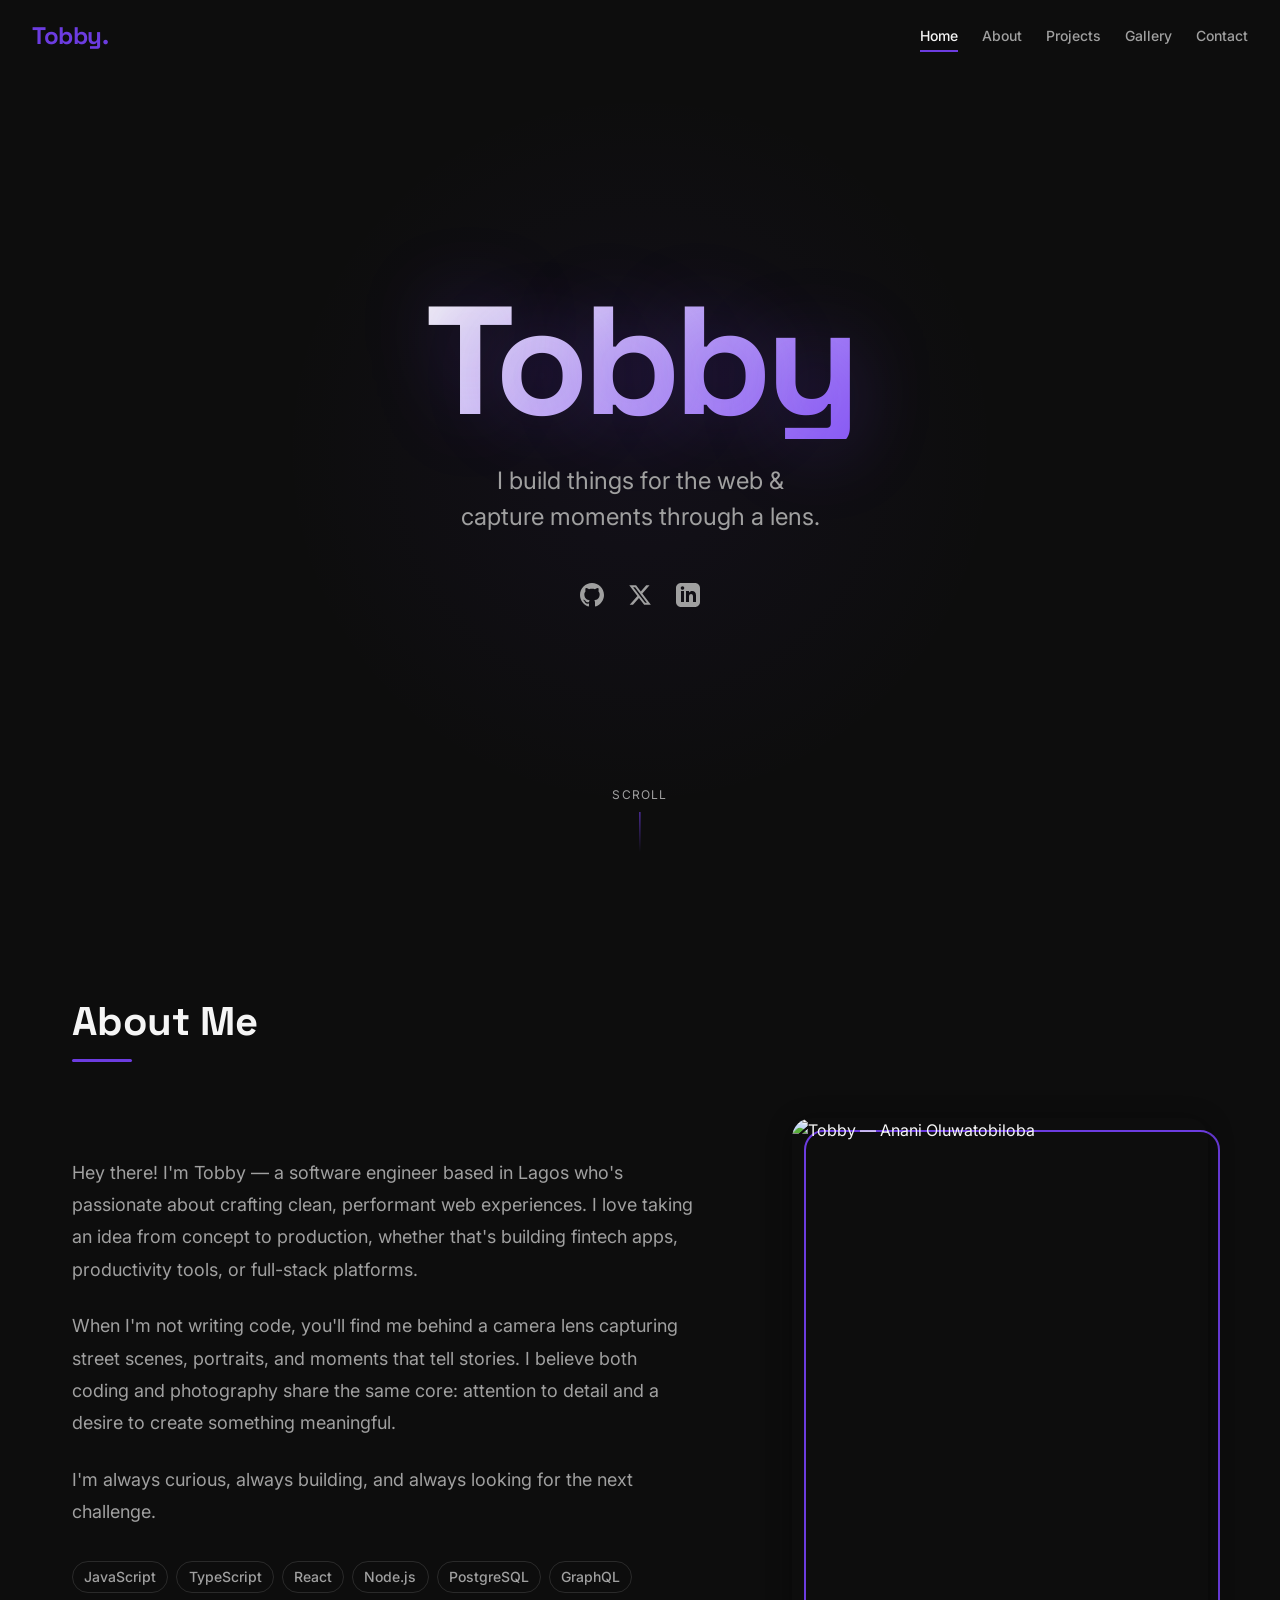
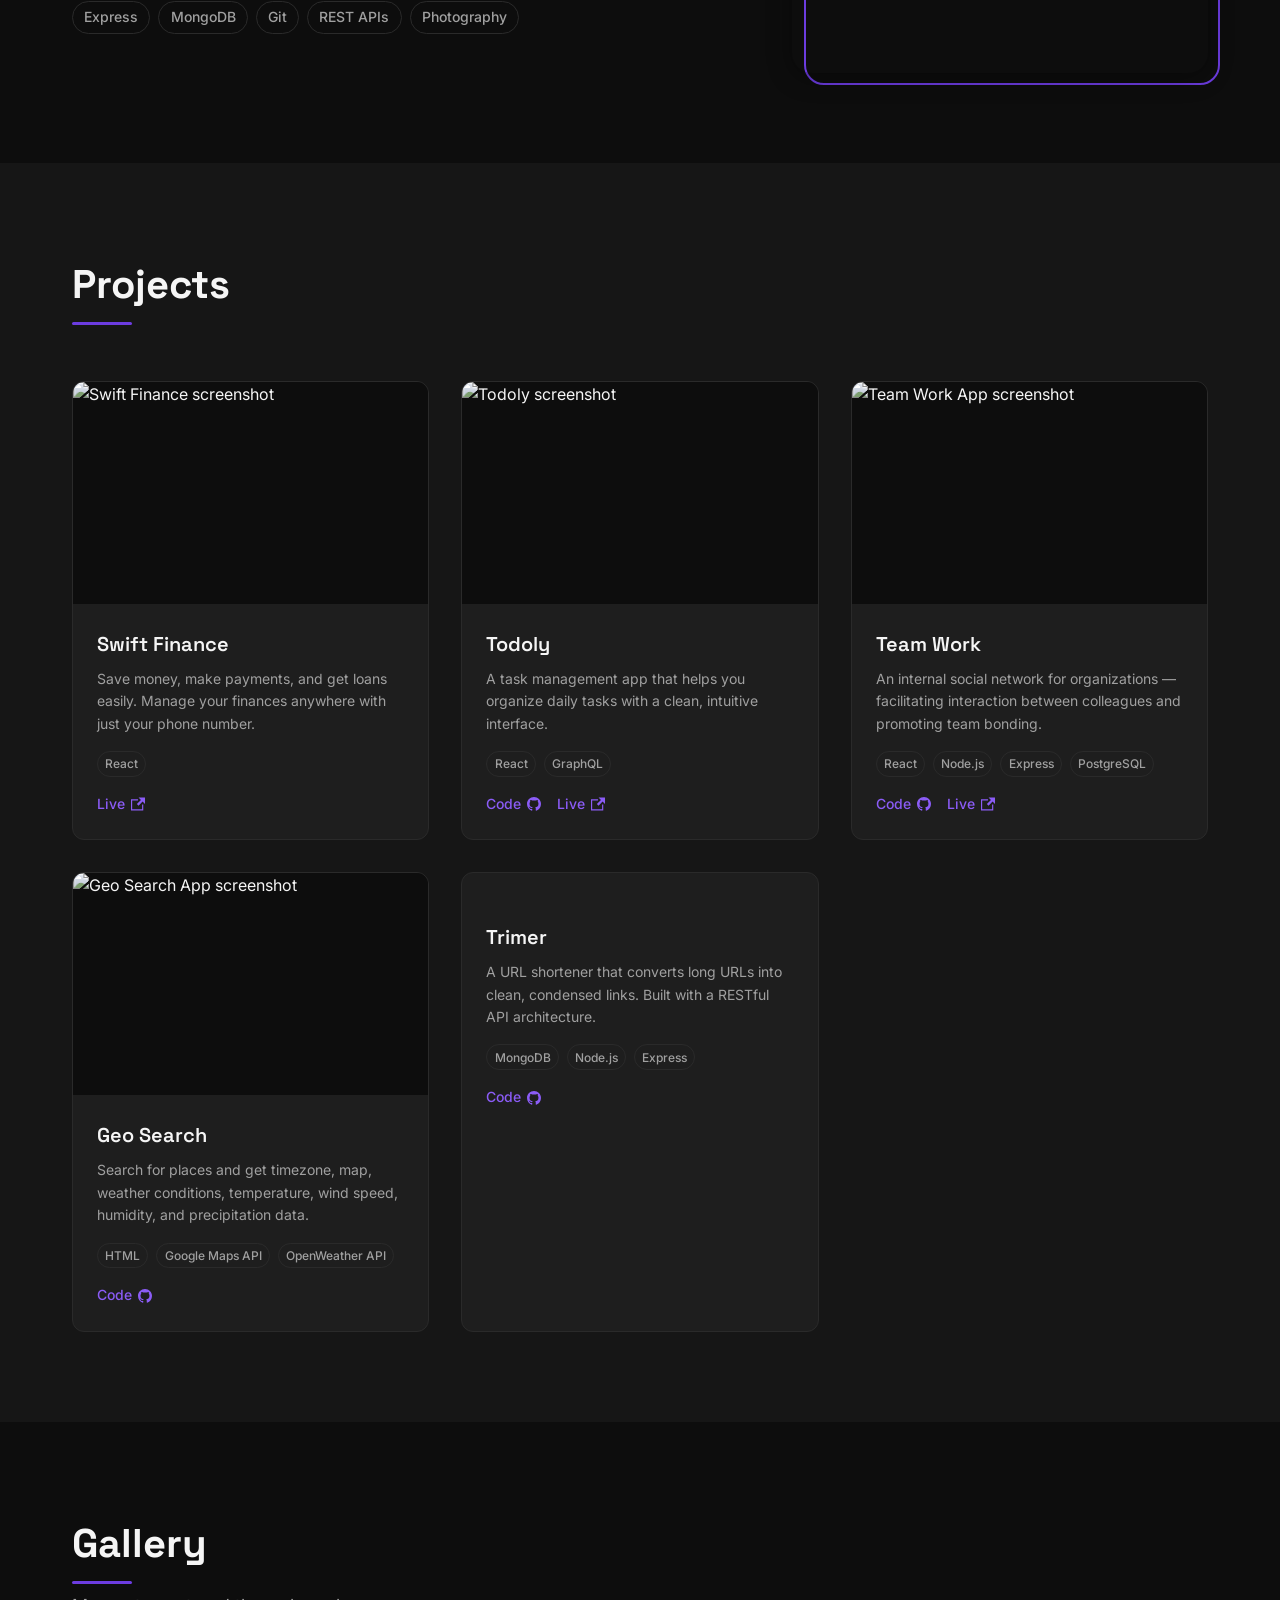
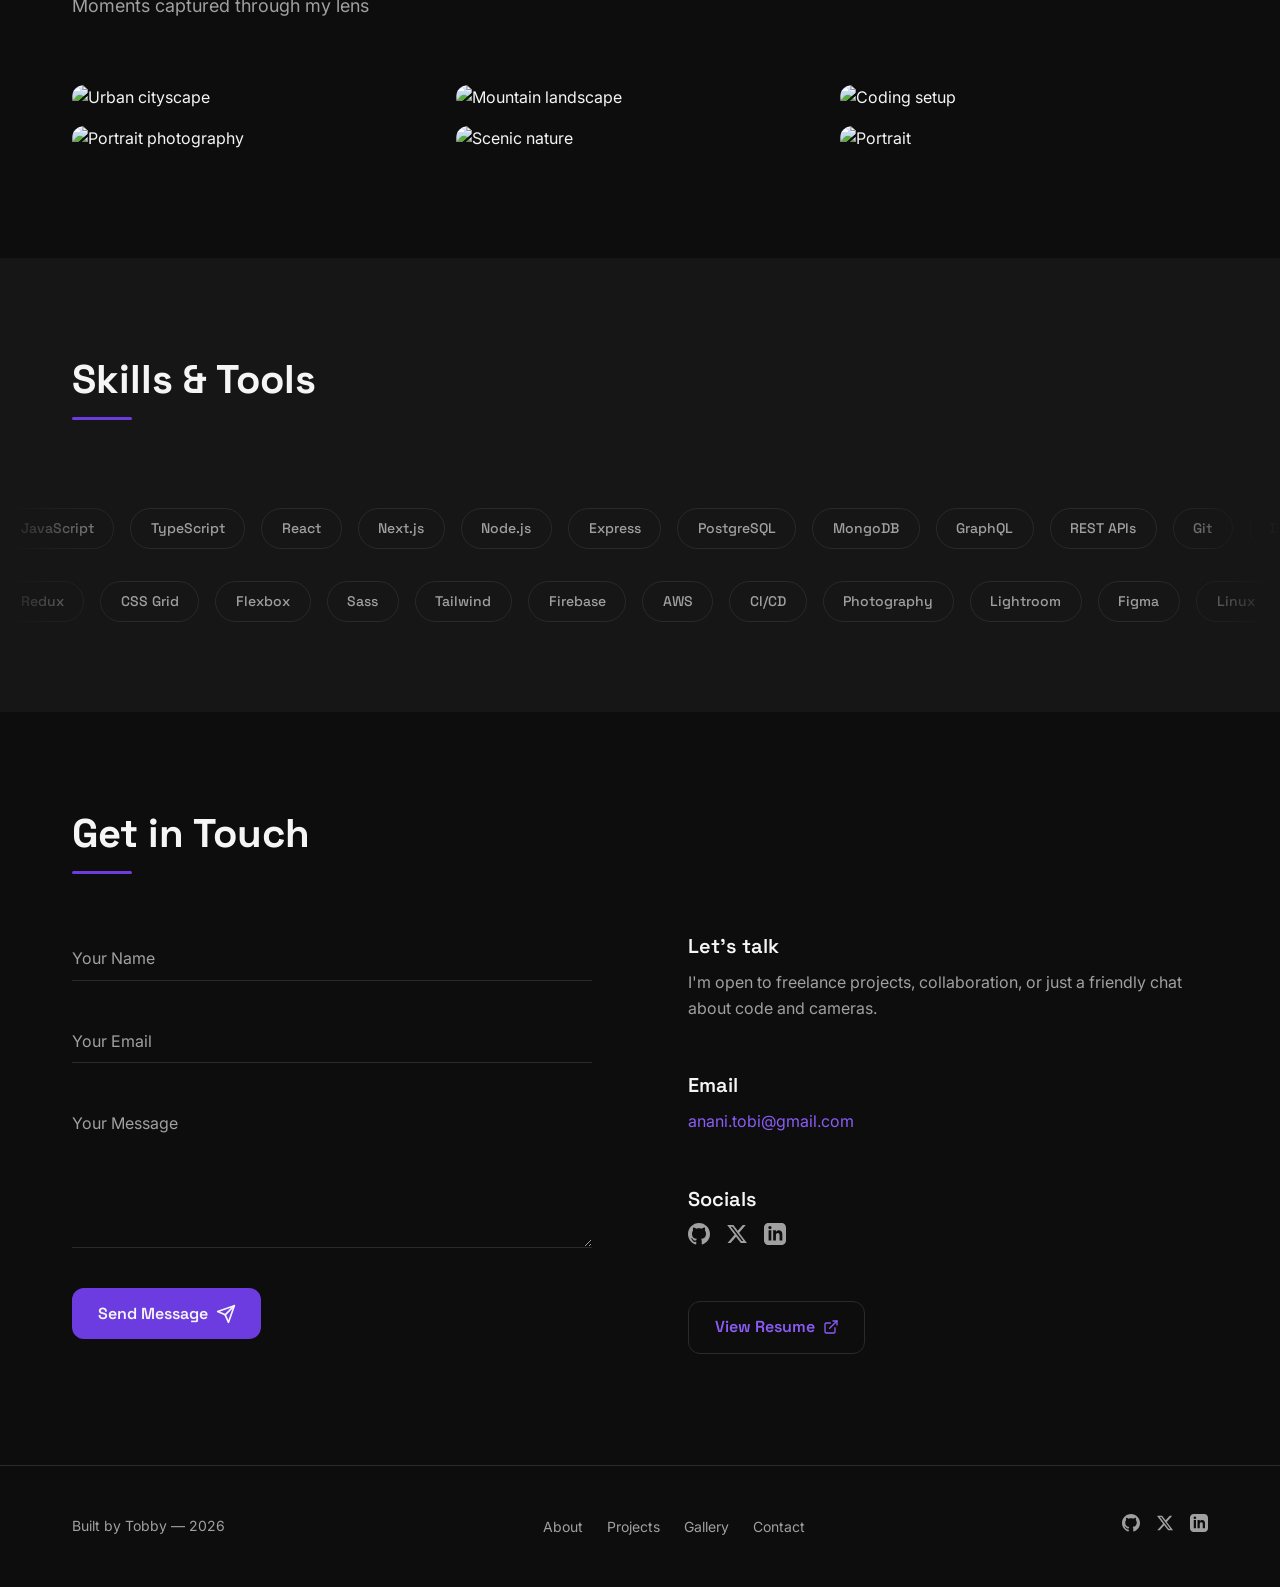
==== index.html @ 3d8ef24a "Add all portfolio versions and update root index Includes v1 assets (css/js), version2, version3 (in" ====
<!DOCTYPE html>
<html lang="en">
<head>
  <meta charset="UTF-8">
  <meta name="viewport" content="width=device-width, initial-scale=1.0">
  <title>Tobby — Software Engineer & Photographer</title>

  <!-- SEO -->
  <meta name="description" content="Tobby (Anani Oluwatobiloba) — Software engineer who builds things for the web and captures moments through a lens.">
  <meta name="author" content="Anani Oluwatobiloba">
  <meta property="og:title" content="Tobby — Software Engineer & Photographer">
  <meta property="og:description" content="I build things for the web & capture moments through a lens.">
  <meta property="og:type" content="website">
  <meta name="twitter:card" content="summary_large_image">
  <meta name="twitter:site" content="@Anani_oluwatobi">
  <meta name="twitter:creator" content="@Anani_oluwatobi">

  <!-- Favicon -->
  <link rel="icon" href="img/favicon.svg" type="image/svg+xml">

  <!-- Fonts -->
  <link rel="preconnect" href="https://fonts.googleapis.com">
  <link rel="preconnect" href="https://fonts.gstatic.com" crossorigin>
  <link href="https://fonts.googleapis.com/css2?family=Space+Grotesk:wght@400;500;600;700&family=Inter:wght@300;400;500;600&display=swap" rel="stylesheet">

  <!-- Styles -->
  <link rel="stylesheet" href="css/style.css">
  <link rel="stylesheet" href="css/animations.css">
</head>
<body>

  <!-- ═══════════════════════════════════════════
       NAVIGATION
  ═══════════════════════════════════════════ -->
  <nav class="nav" id="nav">
    <a href="#" class="nav__brand">Tobby.</a>

    <ul class="nav__links" id="nav-links">
      <li><a href="#hero" class="nav__link active" data-section="hero">Home</a></li>
      <li><a href="#about" class="nav__link" data-section="about">About</a></li>
      <li><a href="#projects" class="nav__link" data-section="projects">Projects</a></li>
      <li><a href="#gallery" class="nav__link" data-section="gallery">Gallery</a></li>
      <li><a href="#contact" class="nav__link" data-section="contact">Contact</a></li>
    </ul>

    <button class="nav__hamburger" id="hamburger" aria-label="Toggle menu" aria-expanded="false">
      <span></span>
      <span></span>
      <span></span>
    </button>
  </nav>

  <!-- Mobile overlay menu -->
  <div class="mobile-menu" id="mobile-menu">
    <ul class="mobile-menu__links">
      <li><a href="#hero" class="mobile-menu__link">Home</a></li>
      <li><a href="#about" class="mobile-menu__link">About</a></li>
      <li><a href="#projects" class="mobile-menu__link">Projects</a></li>
      <li><a href="#gallery" class="mobile-menu__link">Gallery</a></li>
      <li><a href="#contact" class="mobile-menu__link">Contact</a></li>
    </ul>
  </div>

  <!-- ═══════════════════════════════════════════
       HERO
  ═══════════════════════════════════════════ -->
  <section class="hero" id="hero">
    <div class="hero__spotlight" id="hero-spotlight"></div>

    <div class="hero__content">
      <h1 class="hero__name reveal">Tobby</h1>
      <p class="hero__tagline reveal reveal--delay-1">
        I build things for the web &amp;<br>capture moments through a lens.
      </p>

      <div class="hero__socials reveal reveal--delay-2">
        <a href="https://github.com/oluwatobiloba2000" target="_blank" rel="noopener noreferrer" aria-label="GitHub">
          <svg width="24" height="24" viewBox="0 0 24 24" fill="currentColor"><path d="M12 0c-6.626 0-12 5.373-12 12 0 5.302 3.438 9.8 8.207 11.387.599.111.793-.261.793-.577v-2.234c-3.338.726-4.033-1.416-4.033-1.416-.546-1.387-1.333-1.756-1.333-1.756-1.089-.745.083-.729.083-.729 1.205.084 1.839 1.237 1.839 1.237 1.07 1.834 2.807 1.304 3.492.997.107-.775.418-1.305.762-1.604-2.665-.305-5.467-1.334-5.467-5.931 0-1.311.469-2.381 1.236-3.221-.124-.303-.535-1.524.117-3.176 0 0 1.008-.322 3.301 1.23.957-.266 1.983-.399 3.003-.404 1.02.005 2.047.138 3.006.404 2.291-1.552 3.297-1.23 3.297-1.23.653 1.653.242 2.874.118 3.176.77.84 1.235 1.911 1.235 3.221 0 4.609-2.807 5.624-5.479 5.921.43.372.823 1.102.823 2.222v3.293c0 .319.192.694.801.576 4.765-1.589 8.199-6.086 8.199-11.386 0-6.627-5.373-12-12-12z"/></svg>
        </a>
        <a href="https://twitter.com/Anani_oluwatobi" target="_blank" rel="noopener noreferrer" aria-label="Twitter / X">
          <svg width="24" height="24" viewBox="0 0 24 24" fill="currentColor"><path d="M18.244 2.25h3.308l-7.227 8.26 8.502 11.24H16.17l-5.214-6.817L4.99 21.75H1.68l7.73-8.835L1.254 2.25H8.08l4.713 6.231zm-1.161 17.52h1.833L7.084 4.126H5.117z"/></svg>
        </a>
        <a href="https://www.linkedin.com/in/anani-oluwatobi/" target="_blank" rel="noopener noreferrer" aria-label="LinkedIn">
          <svg width="24" height="24" viewBox="0 0 24 24" fill="currentColor"><path d="M19 0h-14c-2.761 0-5 2.239-5 5v14c0 2.761 2.239 5 5 5h14c2.762 0 5-2.239 5-5v-14c0-2.761-2.238-5-5-5zm-11 19h-3v-11h3v11zm-1.5-12.268c-.966 0-1.75-.79-1.75-1.764s.784-1.764 1.75-1.764 1.75.79 1.75 1.764-.783 1.764-1.75 1.764zm13.5 12.268h-3v-5.604c0-3.368-4-3.113-4 0v5.604h-3v-11h3v1.765c1.396-2.586 7-2.777 7 2.476v6.759z"/></svg>
        </a>
      </div>
    </div>

    <div class="hero__scroll-hint">
      <span>scroll</span>
      <div class="hero__scroll-line"></div>
    </div>
  </section>

  <!-- ═══════════════════════════════════════════
       ABOUT
  ═══════════════════════════════════════════ -->
  <section class="about" id="about">
    <div class="container">
      <h2 class="section-title reveal">About Me</h2>

      <div class="about__grid">
        <div class="about__text reveal">
          <p>
            Hey there! I'm Tobby — a software engineer based in Lagos who's passionate about
            crafting clean, performant web experiences. I love taking an idea from concept to
            production, whether that's building fintech apps, productivity tools, or full-stack
            platforms.
          </p>
          <p>
            When I'm not writing code, you'll find me behind a camera lens capturing street
            scenes, portraits, and moments that tell stories. I believe both coding and
            photography share the same core: attention to detail and a desire to create
            something meaningful.
          </p>
          <p>
            I'm always curious, always building, and always looking for the next challenge.
          </p>

          <div class="about__pills">
            <span class="pill">JavaScript</span>
            <span class="pill">TypeScript</span>
            <span class="pill">React</span>
            <span class="pill">Node.js</span>
            <span class="pill">PostgreSQL</span>
            <span class="pill">GraphQL</span>
            <span class="pill">Express</span>
            <span class="pill">MongoDB</span>
            <span class="pill">Git</span>
            <span class="pill">REST APIs</span>
            <span class="pill">Photography</span>
          </div>
        </div>

        <div class="about__photo reveal reveal--delay-1">
          <img
            src="https://res.cloudinary.com/djyyikoe7/image/upload/v1725373267/hr-YLM-9785-bewerkt_bdym1a.jpg"
            alt="Tobby — Anani Oluwatobiloba"
            loading="lazy"
          >
        </div>
      </div>
    </div>
  </section>

  <!-- ═══════════════════════════════════════════
       PROJECTS
  ═══════════════════════════════════════════ -->
  <section class="projects" id="projects">
    <div class="container">
      <h2 class="section-title reveal">Projects</h2>

      <div class="projects__grid">
        <!-- Swift Finance -->
        <article class="project-card reveal">
          <div class="project-card__img">
            <img src="img/illustration/swiftbank.png" alt="Swift Finance screenshot" loading="lazy">
          </div>
          <div class="project-card__body">
            <h3 class="project-card__title">Swift Finance</h3>
            <p class="project-card__desc">
              Save money, make payments, and get loans easily. Manage your finances
              anywhere with just your phone number.
            </p>
            <div class="project-card__stack">
              <span class="pill pill--sm">React</span>
            </div>
            <div class="project-card__links">
              <a href="http://getswiftbank.com" target="_blank" rel="noopener noreferrer" class="project-card__link">
                Live <svg width="14" height="14" viewBox="0 0 24 24" fill="currentColor"><path d="M21 13v10h-21v-19h12v2h-10v15h17v-8h2zm3-12h-10.988l4.035 4-6.977 7.07 2.828 2.828 6.977-7.07 4.125 4.172v-11z"/></svg>
              </a>
            </div>
          </div>
        </article>

        <!-- Todoly -->
        <article class="project-card reveal reveal--delay-1">
          <div class="project-card__img">
            <img src="img/illustration/todoly.png" alt="Todoly screenshot" loading="lazy">
          </div>
          <div class="project-card__body">
            <h3 class="project-card__title">Todoly</h3>
            <p class="project-card__desc">
              A task management app that helps you organize daily tasks with a
              clean, intuitive interface.
            </p>
            <div class="project-card__stack">
              <span class="pill pill--sm">React</span>
              <span class="pill pill--sm">GraphQL</span>
            </div>
            <div class="project-card__links">
              <a href="https://github.com/oluwatobiloba2000/Todoly" target="_blank" rel="noopener noreferrer" class="project-card__link">
                Code <svg width="14" height="14" viewBox="0 0 24 24" fill="currentColor"><path d="M12 0c-6.626 0-12 5.373-12 12 0 5.302 3.438 9.8 8.207 11.387.599.111.793-.261.793-.577v-2.234c-3.338.726-4.033-1.416-4.033-1.416-.546-1.387-1.333-1.756-1.333-1.756-1.089-.745.083-.729.083-.729 1.205.084 1.839 1.237 1.839 1.237 1.07 1.834 2.807 1.304 3.492.997.107-.775.418-1.305.762-1.604-2.665-.305-5.467-1.334-5.467-5.931 0-1.311.469-2.381 1.236-3.221-.124-.303-.535-1.524.117-3.176 0 0 1.008-.322 3.301 1.23.957-.266 1.983-.399 3.003-.404 1.02.005 2.047.138 3.006.404 2.291-1.552 3.297-1.23 3.297-1.23.653 1.653.242 2.874.118 3.176.77.84 1.235 1.911 1.235 3.221 0 4.609-2.807 5.624-5.479 5.921.43.372.823 1.102.823 2.222v3.293c0 .319.192.694.801.576 4.765-1.589 8.199-6.086 8.199-11.386 0-6.627-5.373-12-12-12z"/></svg>
              </a>
              <a href="https://todoly-app.netlify.app/" target="_blank" rel="noopener noreferrer" class="project-card__link">
                Live <svg width="14" height="14" viewBox="0 0 24 24" fill="currentColor"><path d="M21 13v10h-21v-19h12v2h-10v15h17v-8h2zm3-12h-10.988l4.035 4-6.977 7.07 2.828 2.828 6.977-7.07 4.125 4.172v-11z"/></svg>
              </a>
            </div>
          </div>
        </article>

        <!-- Team Work App -->
        <article class="project-card reveal reveal--delay-2">
          <div class="project-card__img">
            <img src="img/illustration/Team work app.png" alt="Team Work App screenshot" loading="lazy">
          </div>
          <div class="project-card__body">
            <h3 class="project-card__title">Team Work</h3>
            <p class="project-card__desc">
              An internal social network for organizations — facilitating interaction
              between colleagues and promoting team bonding.
            </p>
            <div class="project-card__stack">
              <span class="pill pill--sm">React</span>
              <span class="pill pill--sm">Node.js</span>
              <span class="pill pill--sm">Express</span>
              <span class="pill pill--sm">PostgreSQL</span>
            </div>
            <div class="project-card__links">
              <a href="https://github.com/oluwatobiloba2000/team-work" target="_blank" rel="noopener noreferrer" class="project-card__link">
                Code <svg width="14" height="14" viewBox="0 0 24 24" fill="currentColor"><path d="M12 0c-6.626 0-12 5.373-12 12 0 5.302 3.438 9.8 8.207 11.387.599.111.793-.261.793-.577v-2.234c-3.338.726-4.033-1.416-4.033-1.416-.546-1.387-1.333-1.756-1.333-1.756-1.089-.745.083-.729.083-.729 1.205.084 1.839 1.237 1.839 1.237 1.07 1.834 2.807 1.304 3.492.997.107-.775.418-1.305.762-1.604-2.665-.305-5.467-1.334-5.467-5.931 0-1.311.469-2.381 1.236-3.221-.124-.303-.535-1.524.117-3.176 0 0 1.008-.322 3.301 1.23.957-.266 1.983-.399 3.003-.404 1.02.005 2.047.138 3.006.404 2.291-1.552 3.297-1.23 3.297-1.23.653 1.653.242 2.874.118 3.176.77.84 1.235 1.911 1.235 3.221 0 4.609-2.807 5.624-5.479 5.921.43.372.823 1.102.823 2.222v3.293c0 .319.192.694.801.576 4.765-1.589 8.199-6.086 8.199-11.386 0-6.627-5.373-12-12-12z"/></svg>
              </a>
              <a href="https://teamily.netlify.app/" target="_blank" rel="noopener noreferrer" class="project-card__link">
                Live <svg width="14" height="14" viewBox="0 0 24 24" fill="currentColor"><path d="M21 13v10h-21v-19h12v2h-10v15h17v-8h2zm3-12h-10.988l4.035 4-6.977 7.07 2.828 2.828 6.977-7.07 4.125 4.172v-11z"/></svg>
              </a>
            </div>
          </div>
        </article>

        <!-- Geo Search -->
        <article class="project-card reveal">
          <div class="project-card__img">
            <img src="img/illustration/geo search.png" alt="Geo Search App screenshot" loading="lazy">
          </div>
          <div class="project-card__body">
            <h3 class="project-card__title">Geo Search</h3>
            <p class="project-card__desc">
              Search for places and get timezone, map, weather conditions, temperature,
              wind speed, humidity, and precipitation data.
            </p>
            <div class="project-card__stack">
              <span class="pill pill--sm">HTML</span>
              <span class="pill pill--sm">Google Maps API</span>
              <span class="pill pill--sm">OpenWeather API</span>
            </div>
            <div class="project-card__links">
              <a href="https://github.com/oluwatobiloba2000" target="_blank" rel="noopener noreferrer" class="project-card__link">
                Code <svg width="14" height="14" viewBox="0 0 24 24" fill="currentColor"><path d="M12 0c-6.626 0-12 5.373-12 12 0 5.302 3.438 9.8 8.207 11.387.599.111.793-.261.793-.577v-2.234c-3.338.726-4.033-1.416-4.033-1.416-.546-1.387-1.333-1.756-1.333-1.756-1.089-.745.083-.729.083-.729 1.205.084 1.839 1.237 1.839 1.237 1.07 1.834 2.807 1.304 3.492.997.107-.775.418-1.305.762-1.604-2.665-.305-5.467-1.334-5.467-5.931 0-1.311.469-2.381 1.236-3.221-.124-.303-.535-1.524.117-3.176 0 0 1.008-.322 3.301 1.23.957-.266 1.983-.399 3.003-.404 1.02.005 2.047.138 3.006.404 2.291-1.552 3.297-1.23 3.297-1.23.653 1.653.242 2.874.118 3.176.77.84 1.235 1.911 1.235 3.221 0 4.609-2.807 5.624-5.479 5.921.43.372.823 1.102.823 2.222v3.293c0 .319.192.694.801.576 4.765-1.589 8.199-6.086 8.199-11.386 0-6.627-5.373-12-12-12z"/></svg>
              </a>
            </div>
          </div>
        </article>

        <!-- Trimer -->
        <article class="project-card reveal reveal--delay-1">
          <div class="project-card__body project-card__body--no-img">
            <h3 class="project-card__title">Trimer</h3>
            <p class="project-card__desc">
              A URL shortener that converts long URLs into clean, condensed links.
              Built with a RESTful API architecture.
            </p>
            <div class="project-card__stack">
              <span class="pill pill--sm">MongoDB</span>
              <span class="pill pill--sm">Node.js</span>
              <span class="pill pill--sm">Express</span>
            </div>
            <div class="project-card__links">
              <a href="https://github.com/oluwatobiloba2000/trimer" target="_blank" rel="noopener noreferrer" class="project-card__link">
                Code <svg width="14" height="14" viewBox="0 0 24 24" fill="currentColor"><path d="M12 0c-6.626 0-12 5.373-12 12 0 5.302 3.438 9.8 8.207 11.387.599.111.793-.261.793-.577v-2.234c-3.338.726-4.033-1.416-4.033-1.416-.546-1.387-1.333-1.756-1.333-1.756-1.089-.745.083-.729.083-.729 1.205.084 1.839 1.237 1.839 1.237 1.07 1.834 2.807 1.304 3.492.997.107-.775.418-1.305.762-1.604-2.665-.305-5.467-1.334-5.467-5.931 0-1.311.469-2.381 1.236-3.221-.124-.303-.535-1.524.117-3.176 0 0 1.008-.322 3.301 1.23.957-.266 1.983-.399 3.003-.404 1.02.005 2.047.138 3.006.404 2.291-1.552 3.297-1.23 3.297-1.23.653 1.653.242 2.874.118 3.176.77.84 1.235 1.911 1.235 3.221 0 4.609-2.807 5.624-5.479 5.921.43.372.823 1.102.823 2.222v3.293c0 .319.192.694.801.576 4.765-1.589 8.199-6.086 8.199-11.386 0-6.627-5.373-12-12-12z"/></svg>
              </a>
            </div>
          </div>
        </article>
      </div>
    </div>
  </section>

  <!-- ═══════════════════════════════════════════
       PHOTO GALLERY
  ═══════════════════════════════════════════ -->
  <section class="gallery" id="gallery">
    <div class="container">
      <h2 class="section-title reveal">Gallery</h2>
      <p class="gallery__subtitle reveal">Moments captured through my lens</p>

      <div class="gallery__masonry" id="gallery-grid">
        <!-- Placeholder gallery items — replace src with real photos -->
        <figure class="gallery__item reveal" data-index="0">
          <img src="https://images.unsplash.com/photo-1480714378408-67cf0d13bc1b?w=600&q=80" alt="Urban cityscape" loading="lazy">
          <figcaption class="gallery__overlay">
            <span class="gallery__photo-title">Urban Light</span>
            <span class="gallery__photo-location">Lagos, Nigeria</span>
          </figcaption>
        </figure>

        <figure class="gallery__item reveal reveal--delay-1" data-index="1">
          <img src="https://images.unsplash.com/photo-1494790108377-be9c29b29330?w=600&q=80" alt="Portrait photography" loading="lazy">
          <figcaption class="gallery__overlay">
            <span class="gallery__photo-title">Golden Hour</span>
            <span class="gallery__photo-location">Portrait Session</span>
          </figcaption>
        </figure>

        <figure class="gallery__item reveal" data-index="2">
          <img src="https://images.unsplash.com/photo-1519681393784-d120267933ba?w=600&q=80" alt="Mountain landscape" loading="lazy">
          <figcaption class="gallery__overlay">
            <span class="gallery__photo-title">Silent Peaks</span>
            <span class="gallery__photo-location">Landscape</span>
          </figcaption>
        </figure>

        <figure class="gallery__item reveal reveal--delay-1" data-index="3">
          <img src="https://images.unsplash.com/photo-1506744038136-46273834b3fb?w=600&q=80" alt="Scenic nature" loading="lazy">
          <figcaption class="gallery__overlay">
            <span class="gallery__photo-title">Still Waters</span>
            <span class="gallery__photo-location">Nature</span>
          </figcaption>
        </figure>

        <figure class="gallery__item reveal" data-index="4">
          <img src="https://images.unsplash.com/photo-1517694712202-14dd9538aa97?w=600&q=80" alt="Coding setup" loading="lazy">
          <figcaption class="gallery__overlay">
            <span class="gallery__photo-title">Late Night Code</span>
            <span class="gallery__photo-location">Home Studio</span>
          </figcaption>
        </figure>

        <figure class="gallery__item reveal reveal--delay-1" data-index="5">
          <img src="https://images.unsplash.com/photo-1507003211169-0a1dd7228f2d?w=600&q=80" alt="Portrait" loading="lazy">
          <figcaption class="gallery__overlay">
            <span class="gallery__photo-title">Candid</span>
            <span class="gallery__photo-location">Street Photography</span>
          </figcaption>
        </figure>
      </div>
    </div>
  </section>

  <!-- ═══════════════════════════════════════════
       SKILLS MARQUEE
  ═══════════════════════════════════════════ -->
  <section class="skills" id="skills">
    <div class="container">
      <h2 class="section-title reveal">Skills &amp; Tools</h2>
    </div>

    <div class="marquee">
      <div class="marquee__track">
        <div class="marquee__content" aria-hidden="false">
          <span class="marquee__tag">JavaScript</span>
          <span class="marquee__tag">TypeScript</span>
          <span class="marquee__tag">React</span>
          <span class="marquee__tag">Next.js</span>
          <span class="marquee__tag">Node.js</span>
          <span class="marquee__tag">Express</span>
          <span class="marquee__tag">PostgreSQL</span>
          <span class="marquee__tag">MongoDB</span>
          <span class="marquee__tag">GraphQL</span>
          <span class="marquee__tag">REST APIs</span>
          <span class="marquee__tag">Git</span>
          <span class="marquee__tag">Docker</span>
        </div>
        <!-- Duplicate for seamless loop -->
        <div class="marquee__content" aria-hidden="true">
          <span class="marquee__tag">JavaScript</span>
          <span class="marquee__tag">TypeScript</span>
          <span class="marquee__tag">React</span>
          <span class="marquee__tag">Next.js</span>
          <span class="marquee__tag">Node.js</span>
          <span class="marquee__tag">Express</span>
          <span class="marquee__tag">PostgreSQL</span>
          <span class="marquee__tag">MongoDB</span>
          <span class="marquee__tag">GraphQL</span>
          <span class="marquee__tag">REST APIs</span>
          <span class="marquee__tag">Git</span>
          <span class="marquee__tag">Docker</span>
        </div>
      </div>
    </div>

    <div class="marquee marquee--reverse">
      <div class="marquee__track">
        <div class="marquee__content" aria-hidden="false">
          <span class="marquee__tag">Redux</span>
          <span class="marquee__tag">CSS Grid</span>
          <span class="marquee__tag">Flexbox</span>
          <span class="marquee__tag">Sass</span>
          <span class="marquee__tag">Tailwind</span>
          <span class="marquee__tag">Firebase</span>
          <span class="marquee__tag">AWS</span>
          <span class="marquee__tag">CI/CD</span>
          <span class="marquee__tag">Photography</span>
          <span class="marquee__tag">Lightroom</span>
          <span class="marquee__tag">Figma</span>
          <span class="marquee__tag">Linux</span>
        </div>
        <div class="marquee__content" aria-hidden="true">
          <span class="marquee__tag">Redux</span>
          <span class="marquee__tag">CSS Grid</span>
          <span class="marquee__tag">Flexbox</span>
          <span class="marquee__tag">Sass</span>
          <span class="marquee__tag">Tailwind</span>
          <span class="marquee__tag">Firebase</span>
          <span class="marquee__tag">AWS</span>
          <span class="marquee__tag">CI/CD</span>
          <span class="marquee__tag">Photography</span>
          <span class="marquee__tag">Lightroom</span>
          <span class="marquee__tag">Figma</span>
          <span class="marquee__tag">Linux</span>
        </div>
      </div>
    </div>
  </section>

  <!-- ═══════════════════════════════════════════
       CONTACT
  ═══════════════════════════════════════════ -->
  <section class="contact" id="contact">
    <div class="container">
      <h2 class="section-title reveal">Get in Touch</h2>

      <div class="contact__grid">
        <form class="contact__form reveal" id="contact-form" action="https://formspree.io/f/YOUR_FORM_ID" method="POST">
          <div class="form-group">
            <input type="text" id="name" name="name" required autocomplete="name" placeholder=" ">
            <label for="name">Your Name</label>
          </div>
          <div class="form-group">
            <input type="email" id="email" name="email" required autocomplete="email" placeholder=" ">
            <label for="email">Your Email</label>
          </div>
          <div class="form-group">
            <textarea id="message" name="message" rows="5" required placeholder=" "></textarea>
            <label for="message">Your Message</label>
          </div>
          <button type="submit" class="btn btn--primary" id="submit-btn">
            <span>Send Message</span>
            <svg width="20" height="20" viewBox="0 0 24 24" fill="none" stroke="currentColor" stroke-width="2" stroke-linecap="round" stroke-linejoin="round"><line x1="22" y1="2" x2="11" y2="13"></line><polygon points="22 2 15 22 11 13 2 9 22 2"></polygon></svg>
          </button>
          <p class="form-status" id="form-status"></p>
        </form>

        <div class="contact__info reveal reveal--delay-1">
          <div class="contact__info-block">
            <h3>Let's talk</h3>
            <p>
              I'm open to freelance projects, collaboration, or just a friendly chat
              about code and cameras.
            </p>
          </div>

          <div class="contact__info-block">
            <h3>Email</h3>
            <a href="mailto:anani.tobi@gmail.com">anani.tobi@gmail.com</a>
          </div>

          <div class="contact__info-block">
            <h3>Socials</h3>
            <div class="contact__socials">
              <a href="https://github.com/oluwatobiloba2000" target="_blank" rel="noopener noreferrer" aria-label="GitHub">
                <svg width="22" height="22" viewBox="0 0 24 24" fill="currentColor"><path d="M12 0c-6.626 0-12 5.373-12 12 0 5.302 3.438 9.8 8.207 11.387.599.111.793-.261.793-.577v-2.234c-3.338.726-4.033-1.416-4.033-1.416-.546-1.387-1.333-1.756-1.333-1.756-1.089-.745.083-.729.083-.729 1.205.084 1.839 1.237 1.839 1.237 1.07 1.834 2.807 1.304 3.492.997.107-.775.418-1.305.762-1.604-2.665-.305-5.467-1.334-5.467-5.931 0-1.311.469-2.381 1.236-3.221-.124-.303-.535-1.524.117-3.176 0 0 1.008-.322 3.301 1.23.957-.266 1.983-.399 3.003-.404 1.02.005 2.047.138 3.006.404 2.291-1.552 3.297-1.23 3.297-1.23.653 1.653.242 2.874.118 3.176.77.84 1.235 1.911 1.235 3.221 0 4.609-2.807 5.624-5.479 5.921.43.372.823 1.102.823 2.222v3.293c0 .319.192.694.801.576 4.765-1.589 8.199-6.086 8.199-11.386 0-6.627-5.373-12-12-12z"/></svg>
              </a>
              <a href="https://twitter.com/Anani_oluwatobi" target="_blank" rel="noopener noreferrer" aria-label="Twitter / X">
                <svg width="22" height="22" viewBox="0 0 24 24" fill="currentColor"><path d="M18.244 2.25h3.308l-7.227 8.26 8.502 11.24H16.17l-5.214-6.817L4.99 21.75H1.68l7.73-8.835L1.254 2.25H8.08l4.713 6.231zm-1.161 17.52h1.833L7.084 4.126H5.117z"/></svg>
              </a>
              <a href="https://www.linkedin.com/in/anani-oluwatobi/" target="_blank" rel="noopener noreferrer" aria-label="LinkedIn">
                <svg width="22" height="22" viewBox="0 0 24 24" fill="currentColor"><path d="M19 0h-14c-2.761 0-5 2.239-5 5v14c0 2.761 2.239 5 5 5h14c2.762 0 5-2.239 5-5v-14c0-2.761-2.238-5-5-5zm-11 19h-3v-11h3v11zm-1.5-12.268c-.966 0-1.75-.79-1.75-1.764s.784-1.764 1.75-1.764 1.75.79 1.75 1.764-.783 1.764-1.75 1.764zm13.5 12.268h-3v-5.604c0-3.368-4-3.113-4 0v5.604h-3v-11h3v1.765c1.396-2.586 7-2.777 7 2.476v6.759z"/></svg>
              </a>
            </div>
          </div>

          <div class="contact__info-block">
            <a href="https://standardresume.co/r/QdquTFB9p7_ZnbSRKBfSe" target="_blank" rel="noopener noreferrer" class="btn btn--outline">
              View Resume
              <svg width="16" height="16" viewBox="0 0 24 24" fill="none" stroke="currentColor" stroke-width="2" stroke-linecap="round" stroke-linejoin="round"><path d="M18 13v6a2 2 0 0 1-2 2H5a2 2 0 0 1-2-2V8a2 2 0 0 1 2-2h6"></path><polyline points="15 3 21 3 21 9"></polyline><line x1="10" y1="14" x2="21" y2="3"></line></svg>
            </a>
          </div>
        </div>
      </div>
    </div>
  </section>

  <!-- ═══════════════════════════════════════════
       FOOTER
  ═══════════════════════════════════════════ -->
  <footer class="footer">
    <div class="container footer__inner">
      <p class="footer__copy">Built by Tobby &mdash; 2026</p>

      <ul class="footer__links">
        <li><a href="#about">About</a></li>
        <li><a href="#projects">Projects</a></li>
        <li><a href="#gallery">Gallery</a></li>
        <li><a href="#contact">Contact</a></li>
      </ul>

      <div class="footer__socials">
        <a href="https://github.com/oluwatobiloba2000" target="_blank" rel="noopener noreferrer" aria-label="GitHub">
          <svg width="18" height="18" viewBox="0 0 24 24" fill="currentColor"><path d="M12 0c-6.626 0-12 5.373-12 12 0 5.302 3.438 9.8 8.207 11.387.599.111.793-.261.793-.577v-2.234c-3.338.726-4.033-1.416-4.033-1.416-.546-1.387-1.333-1.756-1.333-1.756-1.089-.745.083-.729.083-.729 1.205.084 1.839 1.237 1.839 1.237 1.07 1.834 2.807 1.304 3.492.997.107-.775.418-1.305.762-1.604-2.665-.305-5.467-1.334-5.467-5.931 0-1.311.469-2.381 1.236-3.221-.124-.303-.535-1.524.117-3.176 0 0 1.008-.322 3.301 1.23.957-.266 1.983-.399 3.003-.404 1.02.005 2.047.138 3.006.404 2.291-1.552 3.297-1.23 3.297-1.23.653 1.653.242 2.874.118 3.176.77.84 1.235 1.911 1.235 3.221 0 4.609-2.807 5.624-5.479 5.921.43.372.823 1.102.823 2.222v3.293c0 .319.192.694.801.576 4.765-1.589 8.199-6.086 8.199-11.386 0-6.627-5.373-12-12-12z"/></svg>
        </a>
        <a href="https://twitter.com/Anani_oluwatobi" target="_blank" rel="noopener noreferrer" aria-label="Twitter / X">
          <svg width="18" height="18" viewBox="0 0 24 24" fill="currentColor"><path d="M18.244 2.25h3.308l-7.227 8.26 8.502 11.24H16.17l-5.214-6.817L4.99 21.75H1.68l7.73-8.835L1.254 2.25H8.08l4.713 6.231zm-1.161 17.52h1.833L7.084 4.126H5.117z"/></svg>
        </a>
        <a href="https://www.linkedin.com/in/anani-oluwatobi/" target="_blank" rel="noopener noreferrer" aria-label="LinkedIn">
          <svg width="18" height="18" viewBox="0 0 24 24" fill="currentColor"><path d="M19 0h-14c-2.761 0-5 2.239-5 5v14c0 2.761 2.239 5 5 5h14c2.762 0 5-2.239 5-5v-14c0-2.761-2.238-5-5-5zm-11 19h-3v-11h3v11zm-1.5-12.268c-.966 0-1.75-.79-1.75-1.764s.784-1.764 1.75-1.764 1.75.79 1.75 1.764-.783 1.764-1.75 1.764zm13.5 12.268h-3v-5.604c0-3.368-4-3.113-4 0v5.604h-3v-11h3v1.765c1.396-2.586 7-2.777 7 2.476v6.759z"/></svg>
        </a>
      </div>
    </div>
  </footer>

  <!-- Lightbox -->
  <div class="lightbox" id="lightbox" role="dialog" aria-modal="true" aria-label="Photo viewer">
    <button class="lightbox__close" id="lightbox-close" aria-label="Close lightbox">&times;</button>
    <button class="lightbox__prev" id="lightbox-prev" aria-label="Previous photo">&#8249;</button>
    <button class="lightbox__next" id="lightbox-next" aria-label="Next photo">&#8250;</button>
    <div class="lightbox__img-wrapper">
      <img class="lightbox__img" id="lightbox-img" src="" alt="">
    </div>
    <p class="lightbox__caption" id="lightbox-caption"></p>
  </div>

  <!-- Scripts -->
  <script src="js/main.js"></script>
  <script src="js/lightbox.js"></script>
  <script src="js/form.js"></script>
</body>
</html>
---- css/style.css ----
/* ═══════════════════════════════════════════════
   DESIGN SYSTEM — Custom Properties
   ═══════════════════════════════════════════════ */
:root {
  /* Colors */
  --clr-bg:       #0D0D0D;
  --clr-surface:  #161616;
  --clr-surface-2:#1E1E1E;
  --clr-accent:   #6C3CE0;
  --clr-accent-light: #8B5CF6;
  --clr-text:     #F5F5F5;
  --clr-text-dim: #A0A0A0;
  --clr-border:   #2A2A2A;

  /* Typography */
  --ff-heading: 'Space Grotesk', sans-serif;
  --ff-body:    'Inter', sans-serif;

  --fs-xs:   0.75rem;    /* 12px */
  --fs-sm:   0.875rem;   /* 14px */
  --fs-base: 1rem;       /* 16px */
  --fs-md:   1.125rem;   /* 18px */
  --fs-lg:   1.25rem;    /* 20px */
  --fs-xl:   1.5rem;     /* 24px */
  --fs-2xl:  2rem;       /* 32px */
  --fs-3xl:  2.5rem;     /* 40px */
  --fs-4xl:  3.5rem;     /* 56px */
  --fs-hero: clamp(4rem, 12vw, 10rem);

  /* Spacing */
  --space-xs:  0.5rem;
  --space-sm:  0.75rem;
  --space-md:  1rem;
  --space-lg:  1.5rem;
  --space-xl:  2rem;
  --space-2xl: 3rem;
  --space-3xl: 4rem;
  --space-4xl: 6rem;
  --space-section: clamp(5rem, 10vh, 8rem);

  /* Effects */
  --radius-sm: 6px;
  --radius-md: 12px;
  --radius-lg: 20px;
  --radius-full: 9999px;
  --transition: 0.3s cubic-bezier(0.4, 0, 0.2, 1);
  --shadow-card: 0 4px 24px rgba(0, 0, 0, 0.4);
  --shadow-card-hover: 0 12px 40px rgba(108, 60, 224, 0.15);

  /* Layout */
  --container-max: 1200px;
  --nav-height: 72px;
}

/* ═══════════════════════════════════════════════
   RESET
   ═══════════════════════════════════════════════ */
*, *::before, *::after {
  margin: 0;
  padding: 0;
  box-sizing: border-box;
}

html {
  scroll-behavior: smooth;
  scroll-padding-top: var(--nav-height);
}

body {
  font-family: var(--ff-body);
  font-size: var(--fs-base);
  line-height: 1.6;
  color: var(--clr-text);
  background-color: var(--clr-bg);
  -webkit-font-smoothing: antialiased;
  -moz-osx-font-smoothing: grayscale;
  overflow-x: hidden;
}

a {
  color: inherit;
  text-decoration: none;
}

img {
  max-width: 100%;
  height: auto;
  display: block;
}

ul, ol {
  list-style: none;
}

button {
  cursor: pointer;
  border: none;
  background: none;
  font: inherit;
  color: inherit;
}

input, textarea {
  font: inherit;
  color: inherit;
}

/* ═══════════════════════════════════════════════
   UTILITIES
   ═══════════════════════════════════════════════ */
.container {
  width: 100%;
  max-width: var(--container-max);
  margin: 0 auto;
  padding: 0 var(--space-xl);
}

.section-title {
  font-family: var(--ff-heading);
  font-size: var(--fs-3xl);
  font-weight: 700;
  margin-bottom: var(--space-3xl);
  position: relative;
  display: inline-block;
}

.section-title::after {
  content: '';
  position: absolute;
  bottom: -8px;
  left: 0;
  width: 60px;
  height: 3px;
  background: var(--clr-accent);
  border-radius: var(--radius-full);
}

/* Pills */
.pill {
  display: inline-block;
  padding: 0.3em 0.8em;
  font-size: var(--fs-sm);
  font-weight: 500;
  border: 1px solid var(--clr-border);
  border-radius: var(--radius-full);
  color: var(--clr-text-dim);
  transition: var(--transition);
}

.pill:hover {
  border-color: var(--clr-accent);
  color: var(--clr-accent-light);
}

.pill--sm {
  font-size: var(--fs-xs);
  padding: 0.2em 0.6em;
}

/* Buttons */
.btn {
  display: inline-flex;
  align-items: center;
  gap: var(--space-xs);
  padding: 0.8em 1.6em;
  font-family: var(--ff-heading);
  font-size: var(--fs-base);
  font-weight: 600;
  border-radius: var(--radius-md);
  transition: var(--transition);
  cursor: pointer;
}

.btn--primary {
  background: var(--clr-accent);
  color: var(--clr-text);
  border: none;
}

.btn--primary:hover {
  background: var(--clr-accent-light);
  transform: translateY(-2px);
  box-shadow: 0 6px 20px rgba(108, 60, 224, 0.3);
}

.btn--outline {
  background: transparent;
  color: var(--clr-text);
  border: 1px solid var(--clr-border);
}

.btn--outline:hover {
  border-color: var(--clr-accent);
  color: var(--clr-accent-light);
  transform: translateY(-2px);
}

/* ═══════════════════════════════════════════════
   NAVIGATION
   ═══════════════════════════════════════════════ */
.nav {
  position: fixed;
  top: 0;
  left: 0;
  right: 0;
  z-index: 1000;
  display: flex;
  align-items: center;
  justify-content: space-between;
  height: var(--nav-height);
  padding: 0 var(--space-xl);
  background: transparent;
  transition: background 0.4s ease, backdrop-filter 0.4s ease;
}

.nav--scrolled {
  background: rgba(13, 13, 13, 0.85);
  backdrop-filter: blur(12px);
  -webkit-backdrop-filter: blur(12px);
  border-bottom: 1px solid var(--clr-border);
}

.nav__brand {
  font-family: var(--ff-heading);
  font-size: var(--fs-xl);
  font-weight: 700;
  color: var(--clr-accent);
  letter-spacing: -0.02em;
}

.nav__links {
  display: flex;
  gap: var(--space-lg);
}

.nav__link {
  position: relative;
  font-size: var(--fs-sm);
  font-weight: 500;
  color: var(--clr-text-dim);
  transition: color var(--transition);
  padding: var(--space-xs) 0;
}

.nav__link::after {
  content: '';
  position: absolute;
  bottom: 0;
  left: 0;
  width: 0;
  height: 2px;
  background: var(--clr-accent);
  transition: width var(--transition);
}

.nav__link:hover,
.nav__link.active {
  color: var(--clr-text);
}

.nav__link:hover::after,
.nav__link.active::after {
  width: 100%;
}

/* Hamburger */
.nav__hamburger {
  display: none;
  flex-direction: column;
  gap: 5px;
  padding: var(--space-xs);
  z-index: 1100;
}

.nav__hamburger span {
  display: block;
  width: 24px;
  height: 2px;
  background: var(--clr-text);
  border-radius: 2px;
  transition: var(--transition);
  transform-origin: center;
}

.nav__hamburger.open span:nth-child(1) {
  transform: translateY(7px) rotate(45deg);
}

.nav__hamburger.open span:nth-child(2) {
  opacity: 0;
}

.nav__hamburger.open span:nth-child(3) {
  transform: translateY(-7px) rotate(-45deg);
}

/* Mobile Menu Overlay */
.mobile-menu {
  position: fixed;
  inset: 0;
  z-index: 1050;
  background: rgba(13, 13, 13, 0.97);
  display: flex;
  align-items: center;
  justify-content: center;
  opacity: 0;
  pointer-events: none;
  transition: opacity 0.4s ease;
}

.mobile-menu.open {
  opacity: 1;
  pointer-events: auto;
}

.mobile-menu__links {
  text-align: center;
  display: flex;
  flex-direction: column;
  gap: var(--space-xl);
}

.mobile-menu__link {
  font-family: var(--ff-heading);
  font-size: var(--fs-3xl);
  font-weight: 700;
  color: var(--clr-text);
  opacity: 0;
  transform: translateY(20px);
  transition: opacity 0.4s ease, transform 0.4s ease, color 0.3s ease;
}

.mobile-menu.open .mobile-menu__link {
  opacity: 1;
  transform: translateY(0);
}

.mobile-menu.open li:nth-child(1) .mobile-menu__link { transition-delay: 0.1s; }
.mobile-menu.open li:nth-child(2) .mobile-menu__link { transition-delay: 0.15s; }
.mobile-menu.open li:nth-child(3) .mobile-menu__link { transition-delay: 0.2s; }
.mobile-menu.open li:nth-child(4) .mobile-menu__link { transition-delay: 0.25s; }
.mobile-menu.open li:nth-child(5) .mobile-menu__link { transition-delay: 0.3s; }

.mobile-menu__link:hover {
  color: var(--clr-accent);
}

/* ═══════════════════════════════════════════════
   HERO
   ═══════════════════════════════════════════════ */
.hero {
  position: relative;
  min-height: 100vh;
  display: flex;
  align-items: center;
  justify-content: center;
  overflow: hidden;
}

.hero__spotlight {
  position: absolute;
  inset: 0;
  pointer-events: none;
  background: radial-gradient(
    600px circle at var(--mouse-x, 50%) var(--mouse-y, 50%),
    rgba(108, 60, 224, 0.06),
    transparent 60%
  );
  transition: background 0.15s ease;
}

.hero__content {
  text-align: center;
  z-index: 1;
  padding: var(--space-xl);
}

.hero__name {
  font-family: var(--ff-heading);
  font-size: var(--fs-hero);
  font-weight: 700;
  letter-spacing: -0.04em;
  line-height: 1;
  background: linear-gradient(135deg, var(--clr-text) 0%, var(--clr-accent-light) 100%);
  -webkit-background-clip: text;
  -webkit-text-fill-color: transparent;
  background-clip: text;
  text-shadow: 0 0 80px rgba(108, 60, 224, 0.3);
  margin-bottom: var(--space-lg);
}

.hero__tagline {
  font-size: clamp(var(--fs-md), 2.5vw, var(--fs-xl));
  color: var(--clr-text-dim);
  line-height: 1.5;
  max-width: 600px;
  margin: 0 auto var(--space-2xl);
}

.hero__socials {
  display: flex;
  align-items: center;
  justify-content: center;
  gap: var(--space-lg);
}

.hero__socials a {
  color: var(--clr-text-dim);
  transition: color var(--transition), transform var(--transition);
}

.hero__socials a:hover {
  color: var(--clr-accent-light);
  transform: translateY(-3px);
}

/* Scroll hint */
.hero__scroll-hint {
  position: absolute;
  bottom: var(--space-2xl);
  left: 50%;
  transform: translateX(-50%);
  display: flex;
  flex-direction: column;
  align-items: center;
  gap: var(--space-xs);
  color: var(--clr-text-dim);
  font-size: var(--fs-xs);
  letter-spacing: 0.1em;
  text-transform: uppercase;
}

.hero__scroll-line {
  width: 1px;
  height: 40px;
  background: linear-gradient(to bottom, var(--clr-accent), transparent);
  animation: scrollLine 1.5s ease-in-out infinite;
}

@keyframes scrollLine {
  0%, 100% { opacity: 0.3; transform: scaleY(0.5); }
  50%      { opacity: 1;   transform: scaleY(1); }
}

/* ═══════════════════════════════════════════════
   ABOUT
   ═══════════════════════════════════════════════ */
.about {
  padding: var(--space-section) 0;
}

.about__grid {
  display: grid;
  grid-template-columns: 1.2fr 0.8fr;
  gap: var(--space-4xl);
  align-items: center;
}

.about__text p {
  color: var(--clr-text-dim);
  margin-bottom: var(--space-lg);
  font-size: var(--fs-md);
  line-height: 1.8;
}

.about__pills {
  display: flex;
  flex-wrap: wrap;
  gap: var(--space-xs);
  margin-top: var(--space-xl);
}

.about__photo {
  position: relative;
}

.about__photo img {
  border-radius: var(--radius-lg);
  aspect-ratio: 3/4;
  object-fit: cover;
  width: 100%;
  box-shadow: var(--shadow-card);
}

.about__photo::after {
  content: '';
  position: absolute;
  inset: 12px -12px -12px 12px;
  border: 2px solid var(--clr-accent);
  border-radius: var(--radius-lg);
  z-index: -1;
  transition: var(--transition);
}

.about__photo:hover::after {
  inset: 8px -8px -8px 8px;
}

/* ═══════════════════════════════════════════════
   PROJECTS
   ═══════════════════════════════════════════════ */
.projects {
  padding: var(--space-section) 0;
  background: var(--clr-surface);
}

.projects__grid {
  display: grid;
  grid-template-columns: repeat(auto-fill, minmax(340px, 1fr));
  gap: var(--space-xl);
}

.project-card {
  background: var(--clr-surface-2);
  border-radius: var(--radius-md);
  overflow: hidden;
  border: 1px solid var(--clr-border);
  transition: transform var(--transition), box-shadow var(--transition);
}

.project-card:hover {
  transform: translateY(-6px);
  box-shadow: var(--shadow-card-hover);
}

.project-card__img {
  overflow: hidden;
  aspect-ratio: 16/10;
  background: var(--clr-bg);
}

.project-card__img img {
  width: 100%;
  height: 100%;
  object-fit: cover;
  filter: grayscale(60%);
  transition: filter 0.5s ease, transform 0.5s ease;
}

.project-card:hover .project-card__img img {
  filter: grayscale(0%);
  transform: scale(1.04);
}

.project-card__body {
  padding: var(--space-lg);
}

.project-card__body--no-img {
  padding: var(--space-2xl) var(--space-lg);
}

.project-card__title {
  font-family: var(--ff-heading);
  font-size: var(--fs-lg);
  font-weight: 600;
  margin-bottom: var(--space-xs);
}

.project-card__desc {
  color: var(--clr-text-dim);
  font-size: var(--fs-sm);
  margin-bottom: var(--space-md);
  line-height: 1.6;
}

.project-card__stack {
  display: flex;
  flex-wrap: wrap;
  gap: var(--space-xs);
  margin-bottom: var(--space-md);
}

.project-card__links {
  display: flex;
  gap: var(--space-md);
}

.project-card__link {
  display: inline-flex;
  align-items: center;
  gap: 6px;
  font-size: var(--fs-sm);
  font-weight: 500;
  color: var(--clr-accent-light);
  transition: color var(--transition);
}

.project-card__link:hover {
  color: var(--clr-text);
}

/* ═══════════════════════════════════════════════
   GALLERY
   ═══════════════════════════════════════════════ */
.gallery {
  padding: var(--space-section) 0;
}

.gallery__subtitle {
  color: var(--clr-text-dim);
  margin-top: calc(-1 * var(--space-2xl));
  margin-bottom: var(--space-3xl);
  font-size: var(--fs-md);
}

.gallery__masonry {
  column-count: 3;
  column-gap: var(--space-md);
}

.gallery__item {
  position: relative;
  break-inside: avoid;
  margin-bottom: var(--space-md);
  border-radius: var(--radius-md);
  overflow: hidden;
  cursor: pointer;
}

.gallery__item img {
  width: 100%;
  display: block;
  transition: transform 0.5s ease;
}

.gallery__item:hover img {
  transform: scale(1.05);
}

.gallery__overlay {
  position: absolute;
  inset: 0;
  background: linear-gradient(to top, rgba(0, 0, 0, 0.7) 0%, transparent 60%);
  display: flex;
  flex-direction: column;
  justify-content: flex-end;
  padding: var(--space-lg);
  opacity: 0;
  transition: opacity 0.4s ease;
}

.gallery__item:hover .gallery__overlay {
  opacity: 1;
}

.gallery__photo-title {
  font-family: var(--ff-heading);
  font-size: var(--fs-lg);
  font-weight: 600;
}

.gallery__photo-location {
  font-size: var(--fs-sm);
  color: var(--clr-text-dim);
  margin-top: 2px;
}

/* ═══════════════════════════════════════════════
   SKILLS MARQUEE
   ═══════════════════════════════════════════════ */
.skills {
  padding: var(--space-section) 0;
  background: var(--clr-surface);
  overflow: hidden;
}

.marquee {
  margin-top: var(--space-xl);
  overflow: hidden;
  -webkit-mask-image: linear-gradient(to right, transparent, black 10%, black 90%, transparent);
  mask-image: linear-gradient(to right, transparent, black 10%, black 90%, transparent);
}

.marquee__track {
  display: flex;
  width: max-content;
  animation: marquee-scroll 30s linear infinite;
}

.marquee--reverse .marquee__track {
  animation-direction: reverse;
}

.marquee:hover .marquee__track {
  animation-play-state: paused;
}

.marquee__content {
  display: flex;
  gap: var(--space-md);
  padding-right: var(--space-md);
}

.marquee__tag {
  flex-shrink: 0;
  padding: 0.6em 1.4em;
  font-family: var(--ff-heading);
  font-size: var(--fs-sm);
  font-weight: 500;
  color: var(--clr-text-dim);
  border: 1px solid var(--clr-border);
  border-radius: var(--radius-full);
  white-space: nowrap;
  transition: border-color var(--transition), color var(--transition);
}

.marquee__tag:hover {
  border-color: var(--clr-accent);
  color: var(--clr-accent-light);
}

@keyframes marquee-scroll {
  0%   { transform: translateX(0); }
  100% { transform: translateX(-50%); }
}

/* ═══════════════════════════════════════════════
   CONTACT
   ═══════════════════════════════════════════════ */
.contact {
  padding: var(--space-section) 0;
}

.contact__grid {
  display: grid;
  grid-template-columns: 1fr 1fr;
  gap: var(--space-4xl);
  align-items: start;
}

/* Form */
.form-group {
  position: relative;
  margin-bottom: var(--space-xl);
}

.form-group input,
.form-group textarea {
  width: 100%;
  padding: var(--space-md) 0 var(--space-xs);
  background: transparent;
  border: none;
  border-bottom: 1px solid var(--clr-border);
  outline: none;
  color: var(--clr-text);
  font-size: var(--fs-base);
  transition: border-color var(--transition);
}

.form-group input:focus,
.form-group textarea:focus {
  border-bottom-color: var(--clr-accent);
}

.form-group label {
  position: absolute;
  left: 0;
  top: var(--space-md);
  font-size: var(--fs-base);
  color: var(--clr-text-dim);
  pointer-events: none;
  transition: var(--transition);
}

.form-group input:focus ~ label,
.form-group input:not(:placeholder-shown) ~ label,
.form-group textarea:focus ~ label,
.form-group textarea:not(:placeholder-shown) ~ label {
  top: -6px;
  font-size: var(--fs-xs);
  color: var(--clr-accent-light);
}

/* Hide placeholder but keep :placeholder-shown working */
.form-group input::placeholder,
.form-group textarea::placeholder {
  color: transparent;
}

.form-group textarea {
  resize: vertical;
  min-height: 120px;
}

.form-status {
  margin-top: var(--space-md);
  font-size: var(--fs-sm);
  min-height: 1.4em;
}

.form-status--success {
  color: #4ade80;
}

.form-status--error {
  color: #f87171;
}

/* Contact info */
.contact__info {
  display: flex;
  flex-direction: column;
  gap: var(--space-2xl);
}

.contact__info-block h3 {
  font-family: var(--ff-heading);
  font-size: var(--fs-lg);
  font-weight: 600;
  margin-bottom: var(--space-xs);
}

.contact__info-block p {
  color: var(--clr-text-dim);
  line-height: 1.6;
}

.contact__info-block a {
  color: var(--clr-accent-light);
  transition: color var(--transition);
}

.contact__info-block a:hover {
  color: var(--clr-text);
}

.contact__socials {
  display: flex;
  gap: var(--space-md);
}

.contact__socials a {
  color: var(--clr-text-dim);
  transition: color var(--transition), transform var(--transition);
}

.contact__socials a:hover {
  color: var(--clr-accent-light);
  transform: translateY(-2px);
}

/* ═══════════════════════════════════════════════
   FOOTER
   ═══════════════════════════════════════════════ */
.footer {
  padding: var(--space-2xl) 0;
  border-top: 1px solid var(--clr-border);
}

.footer__inner {
  display: flex;
  align-items: center;
  justify-content: space-between;
  flex-wrap: wrap;
  gap: var(--space-lg);
}

.footer__copy {
  font-size: var(--fs-sm);
  color: var(--clr-text-dim);
}

.footer__links {
  display: flex;
  gap: var(--space-lg);
}

.footer__links a {
  font-size: var(--fs-sm);
  color: var(--clr-text-dim);
  transition: color var(--transition);
}

.footer__links a:hover {
  color: var(--clr-accent-light);
}

.footer__socials {
  display: flex;
  gap: var(--space-md);
}

.footer__socials a {
  color: var(--clr-text-dim);
  transition: color var(--transition);
}

.footer__socials a:hover {
  color: var(--clr-accent-light);
}

/* ═══════════════════════════════════════════════
   LIGHTBOX
   ═══════════════════════════════════════════════ */
.lightbox {
  position: fixed;
  inset: 0;
  z-index: 2000;
  background: rgba(0, 0, 0, 0.95);
  display: flex;
  align-items: center;
  justify-content: center;
  flex-direction: column;
  opacity: 0;
  pointer-events: none;
  transition: opacity 0.3s ease;
}

.lightbox.open {
  opacity: 1;
  pointer-events: auto;
}

.lightbox__img-wrapper {
  max-width: 90vw;
  max-height: 80vh;
  display: flex;
  align-items: center;
  justify-content: center;
}

.lightbox__img {
  max-width: 100%;
  max-height: 80vh;
  object-fit: contain;
  border-radius: var(--radius-sm);
  transition: transform 0.3s ease;
}

.lightbox.open .lightbox__img {
  transform: scale(1);
}

.lightbox__close {
  position: absolute;
  top: var(--space-xl);
  right: var(--space-xl);
  font-size: 2.5rem;
  color: var(--clr-text);
  z-index: 2001;
  transition: color var(--transition);
  line-height: 1;
}

.lightbox__close:hover {
  color: var(--clr-accent-light);
}

.lightbox__prev,
.lightbox__next {
  position: absolute;
  top: 50%;
  transform: translateY(-50%);
  font-size: 3rem;
  color: var(--clr-text);
  z-index: 2001;
  padding: var(--space-md);
  transition: color var(--transition);
  line-height: 1;
}

.lightbox__prev { left: var(--space-xl); }
.lightbox__next { right: var(--space-xl); }

.lightbox__prev:hover,
.lightbox__next:hover {
  color: var(--clr-accent-light);
}

.lightbox__caption {
  margin-top: var(--space-md);
  color: var(--clr-text-dim);
  font-size: var(--fs-sm);
  text-align: center;
}

/* ═══════════════════════════════════════════════
   RESPONSIVE
   ═══════════════════════════════════════════════ */
@media (max-width: 1024px) {
  .about__grid {
    grid-template-columns: 1fr;
    gap: var(--space-2xl);
  }

  .about__photo {
    max-width: 400px;
    order: -1;
  }

  .contact__grid {
    grid-template-columns: 1fr;
    gap: var(--space-2xl);
  }

  .gallery__masonry {
    column-count: 2;
  }
}

@media (max-width: 768px) {
  .nav__links {
    display: none;
  }

  .nav__hamburger {
    display: flex;
  }

  .section-title {
    font-size: var(--fs-2xl);
  }

  .projects__grid {
    grid-template-columns: 1fr;
  }

  .gallery__masonry {
    column-count: 2;
  }

  .footer__inner {
    flex-direction: column;
    text-align: center;
  }

  /* Skills marquee fallback to grid on mobile */
  .marquee__track {
    animation: none;
    flex-wrap: wrap;
    width: 100%;
    padding: 0 var(--space-xl);
  }

  .marquee__content[aria-hidden="true"] {
    display: none;
  }

  .marquee__content {
    flex-wrap: wrap;
    justify-content: center;
  }

  .marquee {
    -webkit-mask-image: none;
    mask-image: none;
  }

  .lightbox__prev,
  .lightbox__next {
    font-size: 2rem;
  }

  .lightbox__prev { left: var(--space-sm); }
  .lightbox__next { right: var(--space-sm); }
}

@media (max-width: 480px) {
  :root {
    --space-xl: 1.25rem;
  }

  .gallery__masonry {
    column-count: 1;
  }

  .hero__name {
    font-size: clamp(3rem, 15vw, 5rem);
  }

  .hero__scroll-hint {
    display: none;
  }
}
---- css/animations.css ----
/* ═══════════════════════════════════════════════
   SCROLL REVEAL SYSTEM
   ═══════════════════════════════════════════════ */
.reveal {
  opacity: 0;
  transform: translateY(30px);
  transition: opacity 0.6s cubic-bezier(0.4, 0, 0.2, 1),
              transform 0.6s cubic-bezier(0.4, 0, 0.2, 1);
}

.reveal--delay-1 {
  transition-delay: 0.15s;
}

.reveal--delay-2 {
  transition-delay: 0.3s;
}

.reveal--delay-3 {
  transition-delay: 0.45s;
}

.reveal--visible {
  opacity: 1;
  transform: translateY(0);
}

/* ═══════════════════════════════════════════════
   HERO LOAD ANIMATION
   ═══════════════════════════════════════════════ */
.hero .reveal {
  /* Override: hero elements use their own load-in timing */
  transition-duration: 0.8s;
}

.hero .reveal--delay-1 {
  transition-delay: 0.3s;
}

.hero .reveal--delay-2 {
  transition-delay: 0.6s;
}

/* ═══════════════════════════════════════════════
   HOVER & INTERACTION ANIMATIONS
   ═══════════════════════════════════════════════ */

/* Nav link underline slide */
@keyframes underline-slide {
  from { width: 0; }
  to   { width: 100%; }
}

/* Project card lift */
.project-card {
  transition: transform 0.4s cubic-bezier(0.4, 0, 0.2, 1),
              box-shadow 0.4s cubic-bezier(0.4, 0, 0.2, 1);
}

/* Gallery image scale */
.gallery__item img {
  transition: transform 0.6s cubic-bezier(0.4, 0, 0.2, 1);
}

/* Gallery overlay fade */
.gallery__overlay {
  transition: opacity 0.4s cubic-bezier(0.4, 0, 0.2, 1);
}

/* Button press feedback */
.btn:active {
  transform: translateY(0) scale(0.98);
}

/* ═══════════════════════════════════════════════
   PULSE GLOW — used on hero name
   ═══════════════════════════════════════════════ */
@keyframes pulse-glow {
  0%, 100% {
    text-shadow: 0 0 60px rgba(108, 60, 224, 0.2);
  }
  50% {
    text-shadow: 0 0 100px rgba(108, 60, 224, 0.35);
  }
}

.hero__name {
  animation: pulse-glow 4s ease-in-out infinite;
}

/* ═══════════════════════════════════════════════
   LOADING SPINNER (for form submit)
   ═══════════════════════════════════════════════ */
@keyframes spin {
  to { transform: rotate(360deg); }
}

.btn--loading {
  position: relative;
  color: transparent !important;
  pointer-events: none;
}

.btn--loading::after {
  content: '';
  position: absolute;
  width: 20px;
  height: 20px;
  border: 2px solid var(--clr-text);
  border-top-color: transparent;
  border-radius: 50%;
  animation: spin 0.6s linear infinite;
}

/* ═══════════════════════════════════════════════
   PREFERS REDUCED MOTION
   ═══════════════════════════════════════════════ */
@media (prefers-reduced-motion: reduce) {
  *,
  *::before,
  *::after {
    animation-duration: 0.01ms !important;
    animation-iteration-count: 1 !important;
    transition-duration: 0.01ms !important;
    scroll-behavior: auto !important;
  }

  .reveal {
    opacity: 1;
    transform: none;
  }

  .marquee__track {
    animation: none;
  }

  .hero__name {
    animation: none;
  }
}
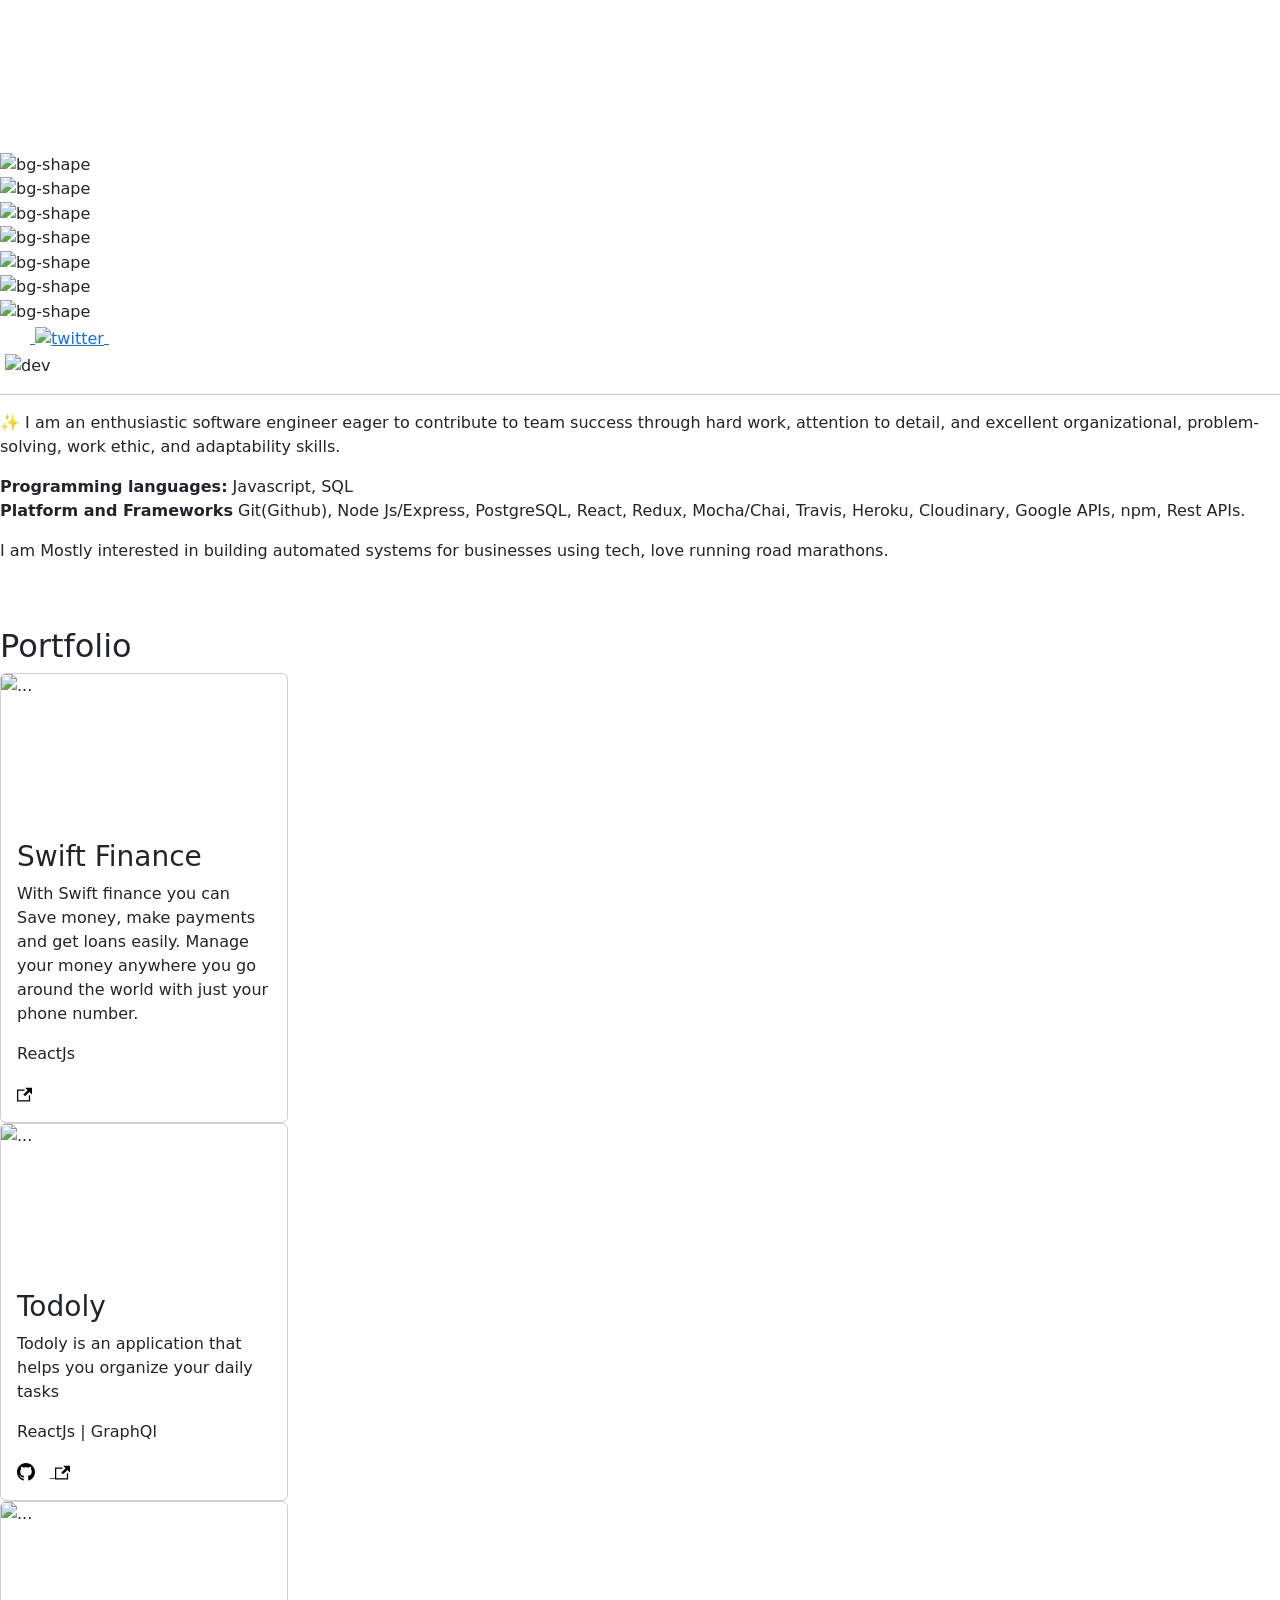
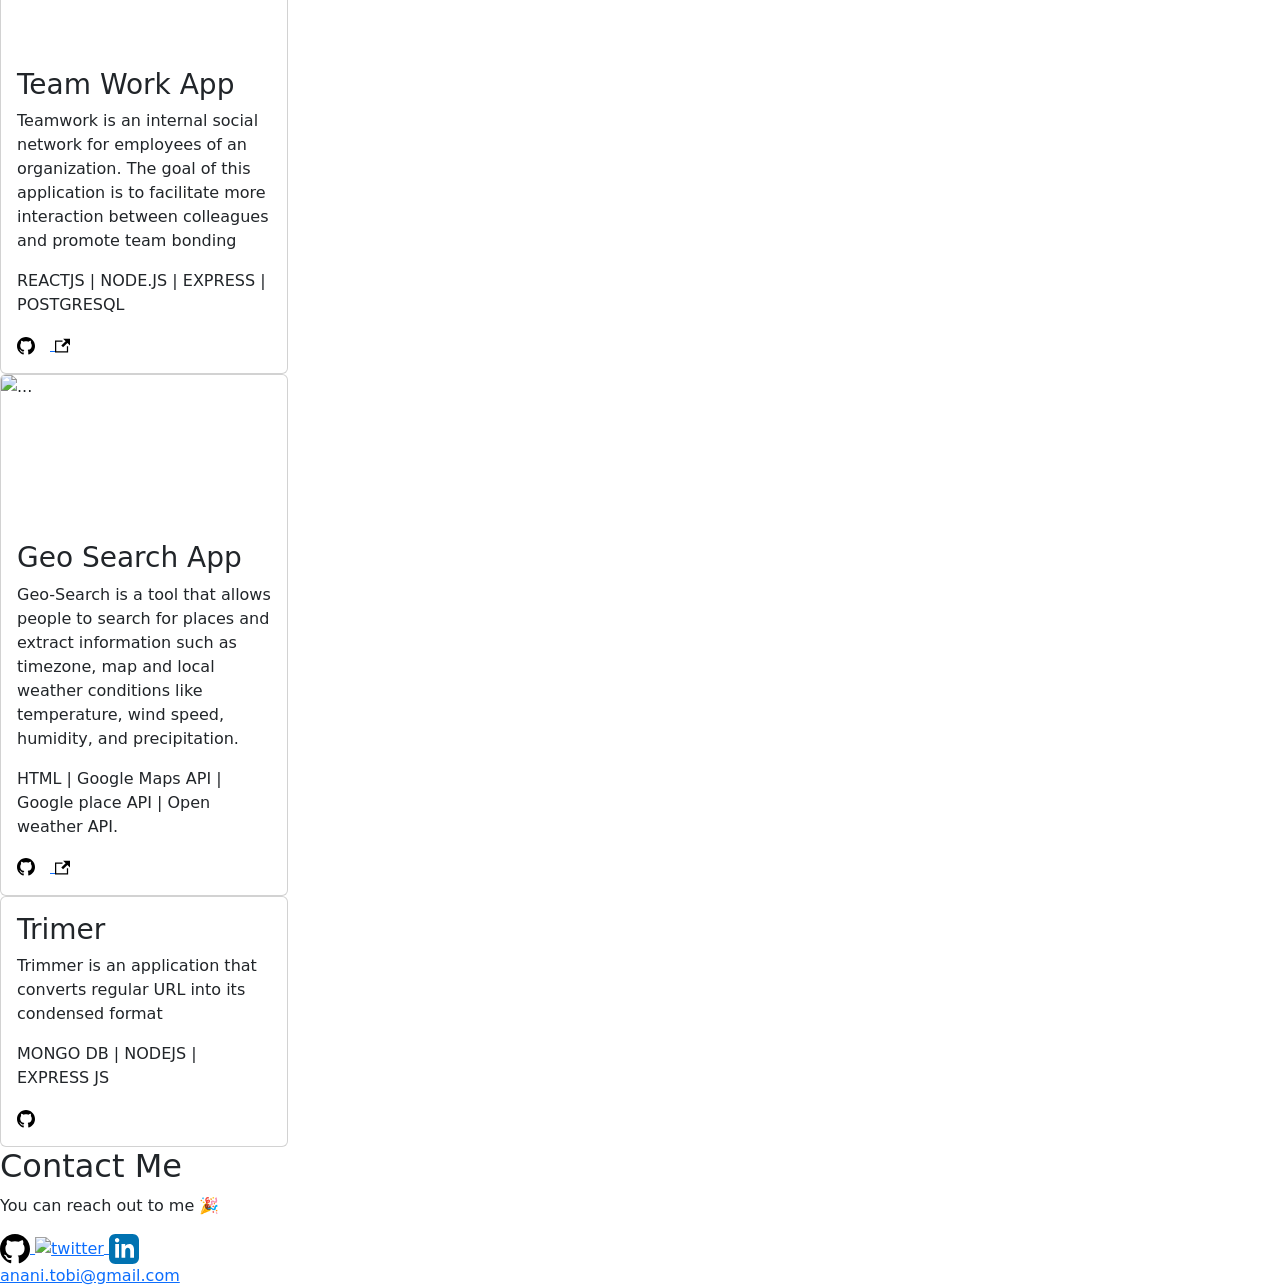
==== commit 0e4aedb9: "Update GitHub profile links to anani-oluwatobi" ====
--- a/index.html
+++ b/index.html
@@ -1,527 +1,291 @@
 <!DOCTYPE html>
 <html lang="en">
 <head>
-  <meta charset="UTF-8">
-  <meta name="viewport" content="width=device-width, initial-scale=1.0">
-  <title>Tobby — Software Engineer & Photographer</title>
-
-  <!-- SEO -->
-  <meta name="description" content="Tobby (Anani Oluwatobiloba) — Software engineer who builds things for the web and captures moments through a lens.">
-  <meta name="author" content="Anani Oluwatobiloba">
-  <meta property="og:title" content="Tobby — Software Engineer & Photographer">
-  <meta property="og:description" content="I build things for the web & capture moments through a lens.">
-  <meta property="og:type" content="website">
-  <meta name="twitter:card" content="summary_large_image">
-  <meta name="twitter:site" content="@Anani_oluwatobi">
-  <meta name="twitter:creator" content="@Anani_oluwatobi">
-
-  <!-- Favicon -->
-  <link rel="icon" href="img/favicon.svg" type="image/svg+xml">
-
-  <!-- Fonts -->
-  <link rel="preconnect" href="https://fonts.googleapis.com">
-  <link rel="preconnect" href="https://fonts.gstatic.com" crossorigin>
-  <link href="https://fonts.googleapis.com/css2?family=Space+Grotesk:wght@400;500;600;700&family=Inter:wght@300;400;500;600&display=swap" rel="stylesheet">
-
-  <!-- Styles -->
-  <link rel="stylesheet" href="css/style.css">
-  <link rel="stylesheet" href="css/animations.css">
+    <meta charset="UTF-8">
+    <meta http-equiv="X-UA-Compatible" content="IE=edge">
+    <meta name="viewport" content="width=device-width, initial-scale=1.0">
+    <meta name="title" property="og:title" content="Anani Oluwatobiloba's portfolio" />
+    <meta name="image" property="og:image" content="https://res.cloudinary.com/oluwatobby/image/upload/v1629381208/portfolio_site_nbuvry.png" />
+    <meta name="description" property="og:description" content="Software Engineer" />
+    <meta name="author" content="Anani Oluwatobiloba" />
+
+    <!-- twitter crawler -->
+    <meta name="twitter:card" content="Anani Oluwatobiloba || Software Engineer" />
+    <meta name="twitter:site" content="@Anani_oluwatobi" />
+    <meta name="twitter:creator" content="@Anani_oluwatobi" />
+    <link rel="preconnect" href="https://fonts.googleapis.com">
+    <link rel="preconnect" href="https://fonts.gstatic.com" crossorigin>
+    <link rel="shortcut icon" href="leaf-pink-round.ico" type="image/x-icon">
+    <link href="https://fonts.googleapis.com/css2?family=Poppins:ital,wght@0,100;0,200;0,300;0,400;0,500;0,600;0,700;0,800;0,900;1,100;1,200;1,300;1,400;1,500;1,600;1,700;1,800;1,900&display=swap" rel="stylesheet">
+    <link href="https://cdn.jsdelivr.net/npm/bootstrap@5.1.0/dist/css/bootstrap.min.css" rel="stylesheet" integrity="sha384-KyZXEAg3QhqLMpG8r+8fhAXLRk2vvoC2f3B09zVXn8CA5QIVfZOJ3BCsw2P0p/We" crossorigin="anonymous">
+    <link rel="stylesheet" href="./index.css">
+    <title>Anani Oluwatobiloba</title>
 </head>
 <body>
-
-  <!-- ═══════════════════════════════════════════
-       NAVIGATION
-  ═══════════════════════════════════════════ -->
-  <nav class="nav" id="nav">
-    <a href="#" class="nav__brand">Tobby.</a>
-
-    <ul class="nav__links" id="nav-links">
-      <li><a href="#hero" class="nav__link active" data-section="hero">Home</a></li>
-      <li><a href="#about" class="nav__link" data-section="about">About</a></li>
-      <li><a href="#projects" class="nav__link" data-section="projects">Projects</a></li>
-      <li><a href="#gallery" class="nav__link" data-section="gallery">Gallery</a></li>
-      <li><a href="#contact" class="nav__link" data-section="contact">Contact</a></li>
-    </ul>
-
-    <button class="nav__hamburger" id="hamburger" aria-label="Toggle menu" aria-expanded="false">
-      <span></span>
-      <span></span>
-      <span></span>
-    </button>
-  </nav>
-
-  <!-- Mobile overlay menu -->
-  <div class="mobile-menu" id="mobile-menu">
-    <ul class="mobile-menu__links">
-      <li><a href="#hero" class="mobile-menu__link">Home</a></li>
-      <li><a href="#about" class="mobile-menu__link">About</a></li>
-      <li><a href="#projects" class="mobile-menu__link">Projects</a></li>
-      <li><a href="#gallery" class="mobile-menu__link">Gallery</a></li>
-      <li><a href="#contact" class="mobile-menu__link">Contact</a></li>
-    </ul>
-  </div>
-
-  <!-- ═══════════════════════════════════════════
-       HERO
-  ═══════════════════════════════════════════ -->
-  <section class="hero" id="hero">
-    <div class="hero__spotlight" id="hero-spotlight"></div>
-
-    <div class="hero__content">
-      <h1 class="hero__name reveal">Tobby</h1>
-      <p class="hero__tagline reveal reveal--delay-1">
-        I build things for the web &amp;<br>capture moments through a lens.
-      </p>
-
-      <div class="hero__socials reveal reveal--delay-2">
-        <a href="https://github.com/oluwatobiloba2000" target="_blank" rel="noopener noreferrer" aria-label="GitHub">
-          <svg width="24" height="24" viewBox="0 0 24 24" fill="currentColor"><path d="M12 0c-6.626 0-12 5.373-12 12 0 5.302 3.438 9.8 8.207 11.387.599.111.793-.261.793-.577v-2.234c-3.338.726-4.033-1.416-4.033-1.416-.546-1.387-1.333-1.756-1.333-1.756-1.089-.745.083-.729.083-.729 1.205.084 1.839 1.237 1.839 1.237 1.07 1.834 2.807 1.304 3.492.997.107-.775.418-1.305.762-1.604-2.665-.305-5.467-1.334-5.467-5.931 0-1.311.469-2.381 1.236-3.221-.124-.303-.535-1.524.117-3.176 0 0 1.008-.322 3.301 1.23.957-.266 1.983-.399 3.003-.404 1.02.005 2.047.138 3.006.404 2.291-1.552 3.297-1.23 3.297-1.23.653 1.653.242 2.874.118 3.176.77.84 1.235 1.911 1.235 3.221 0 4.609-2.807 5.624-5.479 5.921.43.372.823 1.102.823 2.222v3.293c0 .319.192.694.801.576 4.765-1.589 8.199-6.086 8.199-11.386 0-6.627-5.373-12-12-12z"/></svg>
-        </a>
-        <a href="https://twitter.com/Anani_oluwatobi" target="_blank" rel="noopener noreferrer" aria-label="Twitter / X">
-          <svg width="24" height="24" viewBox="0 0 24 24" fill="currentColor"><path d="M18.244 2.25h3.308l-7.227 8.26 8.502 11.24H16.17l-5.214-6.817L4.99 21.75H1.68l7.73-8.835L1.254 2.25H8.08l4.713 6.231zm-1.161 17.52h1.833L7.084 4.126H5.117z"/></svg>
-        </a>
-        <a href="https://www.linkedin.com/in/anani-oluwatobi/" target="_blank" rel="noopener noreferrer" aria-label="LinkedIn">
-          <svg width="24" height="24" viewBox="0 0 24 24" fill="currentColor"><path d="M19 0h-14c-2.761 0-5 2.239-5 5v14c0 2.761 2.239 5 5 5h14c2.762 0 5-2.239 5-5v-14c0-2.761-2.238-5-5-5zm-11 19h-3v-11h3v11zm-1.5-12.268c-.966 0-1.75-.79-1.75-1.764s.784-1.764 1.75-1.764 1.75.79 1.75 1.764-.783 1.764-1.75 1.764zm13.5 12.268h-3v-5.604c0-3.368-4-3.113-4 0v5.604h-3v-11h3v1.765c1.396-2.586 7-2.777 7 2.476v6.759z"/></svg>
-        </a>
+    <header>
+        <nav id="tb-navbar" class="tb-navbar fixed-top navbar navbar-expand-lg navbar-dark">
+            <div class="container-fluid ">
+              <a aria-label="tobi portfolio" class="nav-first-name navbar-brand" href="#">Tobby</a>
+              <a aria-label="tobi portfolio" class="nav-second-name navbar-brand" href="#">Anani Oluwatobiloba</a>
+
+              <button class="navbar-toggler" type="button" data-bs-toggle="collapse" data-bs-target="#navbarSupportedContent" aria-controls="navbarSupportedContent" aria-expanded="false" aria-label="Toggle navigation">
+                <span class="navbar-toggler-icon"></span>
+              </button>
+            </div>
+
+              <div class="collapse navbar-collapse" id="navbarSupportedContent">
+                <ul class="navbar-nav me-auto mb-2 mb-lg-0">
+                  <li class="nav-item">
+                    <a class="nav-link" aria-label="home" aria-current="page" href="#">HOME</a>
+                  </li>
+                  <li class="nav-item">
+                    <a class="nav-link" aria-label="about" href="#about-me">ABOUT</a>
+                  </li>
+                  <li class="nav-item">
+                    <a class="nav-link" aria-label="resume" href="https://standardresume.co/r/QdquTFB9p7_ZnbSRKBfSe" target="_blank" rel="noopener noreferrer">RESUME</a>
+                  </li>
+                  <li class="nav-item">
+                    <a class="nav-link" aria-label="portfolio" href="#portfolio">PORTFOLIO</a>
+                  </li>
+                  <li class="nav-item">
+                    <a class="nav-link" aria-label="contact" href="#contact-me">CONTACT</a>
+                  </li>
+                </ul>
+              </div>
+          </nav>
+        </header>
+
+        <section class="hero-section" id="hero-section">
+            <div class="container">
+                <div class="row">
+                    <div class="tb-hero-title-container col-lg-11 mx-auto">
+                        <h1 class="tb-hero-title text-white font-tertiary">Hi! I’m <br> Oluwatobiloba <br> Software Engineer</h1>
+                    </div>
+                </div>
+            </div>
+
+            <div class="layer-bg w-100">
+              <img class="img-fluid w-100" src="./img/illustration/leaf-bg.png" alt="bg-shape">
+            </div>
+
+            <div class="layer-bg w-100">
+              <img class="img-fluid w-100" src="./img/illustration/leaf-bg.png" alt="bg-shape">
+            </div>
+            <div class="layer" id="l2">
+              <img src="./img/illustration/dots-cyan.png" alt="bg-shape">
+            </div>
+            <div class="layer" id="l3">
+              <img src="./img/illustration/leaf-orange.png" alt="bg-shape">
+            </div>
+            <div class="layer" id="l5">
+              <img src="./img/illustration/leaf-yellow.png" alt="bg-shape">
+            </div>
+            <div class="layer" id="l8">
+              <img src="./img/illustration/leaf-pink-round.png" alt="bg-shape">
+            </div>
+            <div class="layer" id="l9">
+              <img src="./img/illustration/leaf-cyan-2.png" alt="bg-shape">
+            </div>
+
+
+            <!-- special media-->
+          <div class="social-container">
+            <div>
+                <a aria-label="github" target="_blank" rel="noopener noreferrer" href="http://github.com/anani-oluwatobi">
+                    <svg fill="white" xmlns="http://www.w3.org/2000/svg" width="30" height="30" viewBox="0 0 24 24"><path d="M12 0c-6.626 0-12 5.373-12 12 0 5.302 3.438 9.8 8.207 11.387.599.111.793-.261.793-.577v-2.234c-3.338.726-4.033-1.416-4.033-1.416-.546-1.387-1.333-1.756-1.333-1.756-1.089-.745.083-.729.083-.729 1.205.084 1.839 1.237 1.839 1.237 1.07 1.834 2.807 1.304 3.492.997.107-.775.418-1.305.762-1.604-2.665-.305-5.467-1.334-5.467-5.931 0-1.311.469-2.381 1.236-3.221-.124-.303-.535-1.524.117-3.176 0 0 1.008-.322 3.301 1.23.957-.266 1.983-.399 3.003-.404 1.02.005 2.047.138 3.006.404 2.291-1.552 3.297-1.23 3.297-1.23.653 1.653.242 2.874.118 3.176.77.84 1.235 1.911 1.235 3.221 0 4.609-2.807 5.624-5.479 5.921.43.372.823 1.102.823 2.222v3.293c0 .319.192.694.801.576 4.765-1.589 8.199-6.086 8.199-11.386 0-6.627-5.373-12-12-12z"/></svg>
+                </a>
+
+                <a target="_blank" aria-label="twitter" rel="noopener noreferrer" href="https://twitter.com/Anani_oluwatobi">
+                   <img width="40px" height="40px" src="./img/illustration/tw.png" alt="twitter">
+                </a>
+
+                <a target="_blank" aria-label="linkedin" rel="noopener noreferrer" href="https://www.linkedin.com/in/anani-oluwatobi/">
+                    <svg fill="white" xmlns="http://www.w3.org/2000/svg" width="30" height="30" viewBox="0 0 24 24"><path d="M19 0h-14c-2.761 0-5 2.239-5 5v14c0 2.761 2.239 5 5 5h14c2.762 0 5-2.239 5-5v-14c0-2.761-2.238-5-5-5zm-11 19h-3v-11h3v11zm-1.5-12.268c-.966 0-1.75-.79-1.75-1.764s.784-1.764 1.75-1.764 1.75.79 1.75 1.764-.783 1.764-1.75 1.764zm13.5 12.268h-3v-5.604c0-3.368-4-3.113-4 0v5.604h-3v-11h3v1.765c1.396-2.586 7-2.777 7 2.476v6.759z"/></svg>
+                </a>
+            </div>
+          </div>
+
+          <img class="hero-dot-group-attachment" src="./img/illustration/dots-group-v.png" alt=""> 
+          <img class="dev-attachment" src="./img/illustration/dev.svg" alt="dev">
+    </section>
+
+    <!-- about me section -->
+    <section class="about-section">
+      <hr id="about-me"/>
+      <div class="about-me-container">
+        <div class="about-me-container-text">
+          <!-- <h1>About Me</h1> -->
+          <p>
+            ✨ I am an enthusiastic software engineer eager to contribute to team success through hard work, attention to detail, and excellent organizational, problem-solving, work ethic, and adaptability skills.
+          </p>
+          <p>
+            <strong>Programming languages:</strong>
+            Javascript, SQL
+          <br/>
+            <strong>Platform and Frameworks</strong>
+            Git(Github), Node Js/Express, PostgreSQL, React, Redux,  Mocha/Chai,
+            Travis, Heroku, Cloudinary, Google APIs, npm, Rest APIs.
+          </p>
+          <p>I am Mostly interested in building automated systems for
+            businesses using tech, love running road marathons.
+          </p>
+        </div>
+        <img src="https://res.cloudinary.com/djyyikoe7/image/upload/v1725373267/hr-YLM-9785-bewerkt_bdym1a.jpg" alt="">
       </div>
+    </section>
+
+
+    <section class="section-3" id="portfolio" >
+      <img class="section-3-attachment-1" src="./img/illustration/dots-group-v.png" alt=""> 
+      <img class="section-3-attachment-2" src="./img/illustration/leaf-orange.png" alt="">
+      <img class="section-3-attachment-3" src="./img/illustration/dots-group-sm.png" alt="">
+      <h2 class="portfolio-header">Portfolio</h2>
+
+      <div class="portfolio-card-container">
+        <div class="card" style="width: 18rem;">
+          <img height="150px" width="286px" src="./img/illustration/swiftbank.png" class="card-img-top" alt="...">
+          <div class="card-body">
+            <h3 class="card-title">Swift Finance</h3>
+            <p class="card-text">With Swift finance you can Save money, make payments and get loans easily. Manage your money anywhere you go around the world with just your phone number.</p>
+
+            <p class="card-text portfolio-stack">
+               ReactJs
+            </p>
+
+            <div class="portfolio-links">
+              <a aria-label="view live" title="view live" href="http://getswiftbank.com" target="_blank" rel="noopener noreferrer">
+                <svg xmlns="http://www.w3.org/2000/svg" width="15" height="15" viewBox="0 0 24 24"><path d="M21 13v10h-21v-19h12v2h-10v15h17v-8h2zm3-12h-10.988l4.035 4-6.977 7.07 2.828 2.828 6.977-7.07 4.125 4.172v-11z"/></svg>              </a>
+            </div>
+          </div>
+      </div>
+
+      <div class="card" style="width: 18rem;">
+        <img height="150px" width="286px" src="./img/illustration/todoly.png" class="card-img-top" alt="...">
+        <div class="card-body">
+          <h3 class="card-title">Todoly</h3>
+          <p class="card-text">Todoly is an application that helps you organize your daily tasks</p>
+
+          <p class="card-text portfolio-stack">
+             ReactJs   |   GraphQl
+          </p>
+
+          <div class="portfolio-links">
+            <a aria-label="visit github" title="visit github" href="https://github.com/anani-oluwatobi/Todoly">
+              <svg style="margin-right: 15px;" class="github-icon"  xmlns="http://www.w3.org/2000/svg" width="18" height="18" viewBox="0 0 24 24"><path d="M12 0c-6.626 0-12 5.373-12 12 0 5.302 3.438 9.8 8.207 11.387.599.111.793-.261.793-.577v-2.234c-3.338.726-4.033-1.416-4.033-1.416-.546-1.387-1.333-1.756-1.333-1.756-1.089-.745.083-.729.083-.729 1.205.084 1.839 1.237 1.839 1.237 1.07 1.834 2.807 1.304 3.492.997.107-.775.418-1.305.762-1.604-2.665-.305-5.467-1.334-5.467-5.931 0-1.311.469-2.381 1.236-3.221-.124-.303-.535-1.524.117-3.176 0 0 1.008-.322 3.301 1.23.957-.266 1.983-.399 3.003-.404 1.02.005 2.047.138 3.006.404 2.291-1.552 3.297-1.23 3.297-1.23.653 1.653.242 2.874.118 3.176.77.84 1.235 1.911 1.235 3.221 0 4.609-2.807 5.624-5.479 5.921.43.372.823 1.102.823 2.222v3.293c0 .319.192.694.801.576 4.765-1.589 8.199-6.086 8.199-11.386 0-6.627-5.373-12-12-12z"/></svg>
+            </a>
+
+
+            <a aria-label="view live" title="view live" href="https://todoly-app.netlify.app/" target="_blank" rel="noopener noreferrer">
+              <svg xmlns="http://www.w3.org/2000/svg" width="15" height="15" viewBox="0 0 24 24"><path d="M21 13v10h-21v-19h12v2h-10v15h17v-8h2zm3-12h-10.988l4.035 4-6.977 7.07 2.828 2.828 6.977-7.07 4.125 4.172v-11z"/></svg>              </a>
+          </div>
+        </div>
     </div>
 
-    <div class="hero__scroll-hint">
-      <span>scroll</span>
-      <div class="hero__scroll-line"></div>
+    <div class="card" style="width: 18rem;">
+      <img height="150px" width="286px" src="./img/illustration/Team work app.png" class="card-img-top" alt="...">
+      <div class="card-body">
+        <h3 class="card-title">Team Work App</h5>
+        <p class="card-text">Teamwork is an internal social network for employees of an organization. The goal of this application is to facilitate more interaction between colleagues and promote team bonding</p>
+
+        <p class="card-text portfolio-stack">
+          REACTJS | NODE.JS | EXPRESS | POSTGRESQL
+        </p>
+
+        <div class="portfolio-links">
+          <a aria-label="visit github" title="visit github" href="https://github.com/anani-oluwatobi/team-work">
+            <svg style="margin-right: 15px;" class="github-icon"  xmlns="http://www.w3.org/2000/svg" width="18" height="18" viewBox="0 0 24 24"><path d="M12 0c-6.626 0-12 5.373-12 12 0 5.302 3.438 9.8 8.207 11.387.599.111.793-.261.793-.577v-2.234c-3.338.726-4.033-1.416-4.033-1.416-.546-1.387-1.333-1.756-1.333-1.756-1.089-.745.083-.729.083-.729 1.205.084 1.839 1.237 1.839 1.237 1.07 1.834 2.807 1.304 3.492.997.107-.775.418-1.305.762-1.604-2.665-.305-5.467-1.334-5.467-5.931 0-1.311.469-2.381 1.236-3.221-.124-.303-.535-1.524.117-3.176 0 0 1.008-.322 3.301 1.23.957-.266 1.983-.399 3.003-.404 1.02.005 2.047.138 3.006.404 2.291-1.552 3.297-1.23 3.297-1.23.653 1.653.242 2.874.118 3.176.77.84 1.235 1.911 1.235 3.221 0 4.609-2.807 5.624-5.479 5.921.43.372.823 1.102.823 2.222v3.293c0 .319.192.694.801.576 4.765-1.589 8.199-6.086 8.199-11.386 0-6.627-5.373-12-12-12z"/></svg>
+          </a>
+
+
+          <a aria-label="view live" title="view live" href="https://teamily.netlify.app/" target="_blank" rel="noopener noreferrer">
+            <svg xmlns="http://www.w3.org/2000/svg" width="15" height="15" viewBox="0 0 24 24"><path d="M21 13v10h-21v-19h12v2h-10v15h17v-8h2zm3-12h-10.988l4.035 4-6.977 7.07 2.828 2.828 6.977-7.07 4.125 4.172v-11z"/></svg>              </a>
+        </div>
+        </div>
+       </div>
+
+       <div class="card" style="width: 18rem;">
+        <img height="150px" width="286px" src="./img/illustration/geo search.png" class="card-img-top" alt="...">
+        <div class="card-body">
+          <h3 class="card-title">Geo Search App</h3>
+          <p class="card-text">Geo-Search is a tool that allows people to search for places and extract information such as timezone, map and local weather conditions like temperature, wind speed, humidity, and precipitation.</p>
+
+          <p class="card-text portfolio-stack">
+            HTML | Google Maps API | Google place API | Open weather API.
+          </p>
+
+          <div class="portfolio-links">
+            <a aria-label="visit github" title="visit github" href="http://">
+              <svg style="margin-right: 15px;" class="github-icon"  xmlns="http://www.w3.org/2000/svg" width="18" height="18" viewBox="0 0 24 24"><path d="M12 0c-6.626 0-12 5.373-12 12 0 5.302 3.438 9.8 8.207 11.387.599.111.793-.261.793-.577v-2.234c-3.338.726-4.033-1.416-4.033-1.416-.546-1.387-1.333-1.756-1.333-1.756-1.089-.745.083-.729.083-.729 1.205.084 1.839 1.237 1.839 1.237 1.07 1.834 2.807 1.304 3.492.997.107-.775.418-1.305.762-1.604-2.665-.305-5.467-1.334-5.467-5.931 0-1.311.469-2.381 1.236-3.221-.124-.303-.535-1.524.117-3.176 0 0 1.008-.322 3.301 1.23.957-.266 1.983-.399 3.003-.404 1.02.005 2.047.138 3.006.404 2.291-1.552 3.297-1.23 3.297-1.23.653 1.653.242 2.874.118 3.176.77.84 1.235 1.911 1.235 3.221 0 4.609-2.807 5.624-5.479 5.921.43.372.823 1.102.823 2.222v3.293c0 .319.192.694.801.576 4.765-1.589 8.199-6.086 8.199-11.386 0-6.627-5.373-12-12-12z"/></svg>
+            </a>
+
+            <a aria-label="view live" title="view live" href="http://getswiftbank.com" target="_blank" rel="noopener noreferrer">
+              <svg xmlns="http://www.w3.org/2000/svg" width="15" height="15" viewBox="0 0 24 24"><path d="M21 13v10h-21v-19h12v2h-10v15h17v-8h2zm3-12h-10.988l4.035 4-6.977 7.07 2.828 2.828 6.977-7.07 4.125 4.172v-11z"/></svg>              </a>
+          </div>
+          </div>
+         </div>
+
+      <div class="double-card-flex-column" style="width: 18rem">
+         <div class="card double-card" style="width: 18rem">
+           <div class="card-body">
+              <h3 class="card-title">Trimer</h5>
+              <p class="card-text">Trimmer is an application that converts regular URL into its condensed format</p>
+              <p class="card-text portfolio-stack">
+                MONGO DB | NODEJS | EXPRESS JS
+              </p>
+              <div class="portfolio-links">
+                <a  aria-label="visit github" title="visit github" href="https://github.com/anani-oluwatobi/trimer">
+                  <svg class="github-icon"  xmlns="http://www.w3.org/2000/svg" width="18" height="18" viewBox="0 0 24 24"><path d="M12 0c-6.626 0-12 5.373-12 12 0 5.302 3.438 9.8 8.207 11.387.599.111.793-.261.793-.577v-2.234c-3.338.726-4.033-1.416-4.033-1.416-.546-1.387-1.333-1.756-1.333-1.756-1.089-.745.083-.729.083-.729 1.205.084 1.839 1.237 1.839 1.237 1.07 1.834 2.807 1.304 3.492.997.107-.775.418-1.305.762-1.604-2.665-.305-5.467-1.334-5.467-5.931 0-1.311.469-2.381 1.236-3.221-.124-.303-.535-1.524.117-3.176 0 0 1.008-.322 3.301 1.23.957-.266 1.983-.399 3.003-.404 1.02.005 2.047.138 3.006.404 2.291-1.552 3.297-1.23 3.297-1.23.653 1.653.242 2.874.118 3.176.77.84 1.235 1.911 1.235 3.221 0 4.609-2.807 5.624-5.479 5.921.43.372.823 1.102.823 2.222v3.293c0 .319.192.694.801.576 4.765-1.589 8.199-6.086 8.199-11.386 0-6.627-5.373-12-12-12z"/></svg>
+                </a>
+               </div>
+            </div>
+           </div>
+
+           <!-- <div class="card" style="width: 18rem;">
+            <div class="card-body">
+               <h5 class="card-title">Trimer</h5>
+               <p class="card-text">Trimmer is an application that converts regular URL into its condensed format</p>
+               <p class="card-text portfolio-stack">
+                 MONGO DB | NODEJS | EXPRESS JS
+               </p>
+               <div class="portfolio-links">
+                 <a title="visit github" href="https://github.com/anani-oluwatobi/trimer">
+                   <svg class="github-icon"  xmlns="http://www.w3.org/2000/svg" width="18" height="18" viewBox="0 0 24 24"><path d="M12 0c-6.626 0-12 5.373-12 12 0 5.302 3.438 9.8 8.207 11.387.599.111.793-.261.793-.577v-2.234c-3.338.726-4.033-1.416-4.033-1.416-.546-1.387-1.333-1.756-1.333-1.756-1.089-.745.083-.729.083-.729 1.205.084 1.839 1.237 1.839 1.237 1.07 1.834 2.807 1.304 3.492.997.107-.775.418-1.305.762-1.604-2.665-.305-5.467-1.334-5.467-5.931 0-1.311.469-2.381 1.236-3.221-.124-.303-.535-1.524.117-3.176 0 0 1.008-.322 3.301 1.23.957-.266 1.983-.399 3.003-.404 1.02.005 2.047.138 3.006.404 2.291-1.552 3.297-1.23 3.297-1.23.653 1.653.242 2.874.118 3.176.77.84 1.235 1.911 1.235 3.221 0 4.609-2.807 5.624-5.479 5.921.43.372.823 1.102.823 2.222v3.293c0 .319.192.694.801.576 4.765-1.589 8.199-6.086 8.199-11.386 0-6.627-5.373-12-12-12z"/></svg>
+                 </a>
+                </div>
+             </div> -->
+            </div>
+         </div>
+
+      </div>
+    </section>
+
+  <section class="contact-section" id="contact-me" backgroundColor="white">
+    <h2 class="contact-header-text">Contact Me</h2>
+    <p >You can reach out to me 🎉</p>
+    <div class="contact-social-media">
+         <!-- special media logins-->
+
+          <div>
+              <a target="_blank" aria-label="github" rel="noopener noreferrer" href="http://github.com/anani-oluwatobi">
+                  <svg fill="black" xmlns="http://www.w3.org/2000/svg" width="30" height="30" viewBox="0 0 24 24"><path d="M12 0c-6.626 0-12 5.373-12 12 0 5.302 3.438 9.8 8.207 11.387.599.111.793-.261.793-.577v-2.234c-3.338.726-4.033-1.416-4.033-1.416-.546-1.387-1.333-1.756-1.333-1.756-1.089-.745.083-.729.083-.729 1.205.084 1.839 1.237 1.839 1.237 1.07 1.834 2.807 1.304 3.492.997.107-.775.418-1.305.762-1.604-2.665-.305-5.467-1.334-5.467-5.931 0-1.311.469-2.381 1.236-3.221-.124-.303-.535-1.524.117-3.176 0 0 1.008-.322 3.301 1.23.957-.266 1.983-.399 3.003-.404 1.02.005 2.047.138 3.006.404 2.291-1.552 3.297-1.23 3.297-1.23.653 1.653.242 2.874.118 3.176.77.84 1.235 1.911 1.235 3.221 0 4.609-2.807 5.624-5.479 5.921.43.372.823 1.102.823 2.222v3.293c0 .319.192.694.801.576 4.765-1.589 8.199-6.086 8.199-11.386 0-6.627-5.373-12-12-12z"/></svg>
+              </a>
+
+              <a rel="noopener noreferrer" aria-label="twitter" target="_blank" href="https://twitter.com/Anani_oluwatobi">
+                 <img width="40px" height="40px" src="./img/illustration/tw.png" alt="twitter">
+              </a>
+
+              <a rel="noopener noreferrer" aria-label="linkedin" target="_blank" href="https://www.linkedin.com/in/anani-oluwatobi/">
+                  <svg fill="#0072b1" xmlns="http://www.w3.org/2000/svg" width="30" height="30" viewBox="0 0 24 24"><path d="M19 0h-14c-2.761 0-5 2.239-5 5v14c0 2.761 2.239 5 5 5h14c2.762 0 5-2.239 5-5v-14c0-2.761-2.238-5-5-5zm-11 19h-3v-11h3v11zm-1.5-12.268c-.966 0-1.75-.79-1.75-1.764s.784-1.764 1.75-1.764 1.75.79 1.75 1.764-.783 1.764-1.75 1.764zm13.5 12.268h-3v-5.604c0-3.368-4-3.113-4 0v5.604h-3v-11h3v1.765c1.396-2.586 7-2.777 7 2.476v6.759z"/></svg>
+              </a>
+          </div>
+
+        <a rel="noopener noreferrer" aria-label="email address" target="_blank" href="mailto:anani.tobi@gmail.com">anani.tobi@gmail.com</a>
     </div>
   </section>
 
-  <!-- ═══════════════════════════════════════════
-       ABOUT
-  ═══════════════════════════════════════════ -->
-  <section class="about" id="about">
-    <div class="container">
-      <h2 class="section-title reveal">About Me</h2>
-
-      <div class="about__grid">
-        <div class="about__text reveal">
-          <p>
-            Hey there! I'm Tobby — a software engineer based in Lagos who's passionate about
-            crafting clean, performant web experiences. I love taking an idea from concept to
-            production, whether that's building fintech apps, productivity tools, or full-stack
-            platforms.
-          </p>
-          <p>
-            When I'm not writing code, you'll find me behind a camera lens capturing street
-            scenes, portraits, and moments that tell stories. I believe both coding and
-            photography share the same core: attention to detail and a desire to create
-            something meaningful.
-          </p>
-          <p>
-            I'm always curious, always building, and always looking for the next challenge.
-          </p>
-
-          <div class="about__pills">
-            <span class="pill">JavaScript</span>
-            <span class="pill">TypeScript</span>
-            <span class="pill">React</span>
-            <span class="pill">Node.js</span>
-            <span class="pill">PostgreSQL</span>
-            <span class="pill">GraphQL</span>
-            <span class="pill">Express</span>
-            <span class="pill">MongoDB</span>
-            <span class="pill">Git</span>
-            <span class="pill">REST APIs</span>
-            <span class="pill">Photography</span>
-          </div>
-        </div>
-
-        <div class="about__photo reveal reveal--delay-1">
-          <img
-            src="https://res.cloudinary.com/djyyikoe7/image/upload/v1725373267/hr-YLM-9785-bewerkt_bdym1a.jpg"
-            alt="Tobby — Anani Oluwatobiloba"
-            loading="lazy"
-          >
-        </div>
-      </div>
-    </div>
-  </section>
-
-  <!-- ═══════════════════════════════════════════
-       PROJECTS
-  ═══════════════════════════════════════════ -->
-  <section class="projects" id="projects">
-    <div class="container">
-      <h2 class="section-title reveal">Projects</h2>
-
-      <div class="projects__grid">
-        <!-- Swift Finance -->
-        <article class="project-card reveal">
-          <div class="project-card__img">
-            <img src="img/illustration/swiftbank.png" alt="Swift Finance screenshot" loading="lazy">
-          </div>
-          <div class="project-card__body">
-            <h3 class="project-card__title">Swift Finance</h3>
-            <p class="project-card__desc">
-              Save money, make payments, and get loans easily. Manage your finances
-              anywhere with just your phone number.
-            </p>
-            <div class="project-card__stack">
-              <span class="pill pill--sm">React</span>
-            </div>
-            <div class="project-card__links">
-              <a href="http://getswiftbank.com" target="_blank" rel="noopener noreferrer" class="project-card__link">
-                Live <svg width="14" height="14" viewBox="0 0 24 24" fill="currentColor"><path d="M21 13v10h-21v-19h12v2h-10v15h17v-8h2zm3-12h-10.988l4.035 4-6.977 7.07 2.828 2.828 6.977-7.07 4.125 4.172v-11z"/></svg>
-              </a>
-            </div>
-          </div>
-        </article>
-
-        <!-- Todoly -->
-        <article class="project-card reveal reveal--delay-1">
-          <div class="project-card__img">
-            <img src="img/illustration/todoly.png" alt="Todoly screenshot" loading="lazy">
-          </div>
-          <div class="project-card__body">
-            <h3 class="project-card__title">Todoly</h3>
-            <p class="project-card__desc">
-              A task management app that helps you organize daily tasks with a
-              clean, intuitive interface.
-            </p>
-            <div class="project-card__stack">
-              <span class="pill pill--sm">React</span>
-              <span class="pill pill--sm">GraphQL</span>
-            </div>
-            <div class="project-card__links">
-              <a href="https://github.com/oluwatobiloba2000/Todoly" target="_blank" rel="noopener noreferrer" class="project-card__link">
-                Code <svg width="14" height="14" viewBox="0 0 24 24" fill="currentColor"><path d="M12 0c-6.626 0-12 5.373-12 12 0 5.302 3.438 9.8 8.207 11.387.599.111.793-.261.793-.577v-2.234c-3.338.726-4.033-1.416-4.033-1.416-.546-1.387-1.333-1.756-1.333-1.756-1.089-.745.083-.729.083-.729 1.205.084 1.839 1.237 1.839 1.237 1.07 1.834 2.807 1.304 3.492.997.107-.775.418-1.305.762-1.604-2.665-.305-5.467-1.334-5.467-5.931 0-1.311.469-2.381 1.236-3.221-.124-.303-.535-1.524.117-3.176 0 0 1.008-.322 3.301 1.23.957-.266 1.983-.399 3.003-.404 1.02.005 2.047.138 3.006.404 2.291-1.552 3.297-1.23 3.297-1.23.653 1.653.242 2.874.118 3.176.77.84 1.235 1.911 1.235 3.221 0 4.609-2.807 5.624-5.479 5.921.43.372.823 1.102.823 2.222v3.293c0 .319.192.694.801.576 4.765-1.589 8.199-6.086 8.199-11.386 0-6.627-5.373-12-12-12z"/></svg>
-              </a>
-              <a href="https://todoly-app.netlify.app/" target="_blank" rel="noopener noreferrer" class="project-card__link">
-                Live <svg width="14" height="14" viewBox="0 0 24 24" fill="currentColor"><path d="M21 13v10h-21v-19h12v2h-10v15h17v-8h2zm3-12h-10.988l4.035 4-6.977 7.07 2.828 2.828 6.977-7.07 4.125 4.172v-11z"/></svg>
-              </a>
-            </div>
-          </div>
-        </article>
-
-        <!-- Team Work App -->
-        <article class="project-card reveal reveal--delay-2">
-          <div class="project-card__img">
-            <img src="img/illustration/Team work app.png" alt="Team Work App screenshot" loading="lazy">
-          </div>
-          <div class="project-card__body">
-            <h3 class="project-card__title">Team Work</h3>
-            <p class="project-card__desc">
-              An internal social network for organizations — facilitating interaction
-              between colleagues and promoting team bonding.
-            </p>
-            <div class="project-card__stack">
-              <span class="pill pill--sm">React</span>
-              <span class="pill pill--sm">Node.js</span>
-              <span class="pill pill--sm">Express</span>
-              <span class="pill pill--sm">PostgreSQL</span>
-            </div>
-            <div class="project-card__links">
-              <a href="https://github.com/oluwatobiloba2000/team-work" target="_blank" rel="noopener noreferrer" class="project-card__link">
-                Code <svg width="14" height="14" viewBox="0 0 24 24" fill="currentColor"><path d="M12 0c-6.626 0-12 5.373-12 12 0 5.302 3.438 9.8 8.207 11.387.599.111.793-.261.793-.577v-2.234c-3.338.726-4.033-1.416-4.033-1.416-.546-1.387-1.333-1.756-1.333-1.756-1.089-.745.083-.729.083-.729 1.205.084 1.839 1.237 1.839 1.237 1.07 1.834 2.807 1.304 3.492.997.107-.775.418-1.305.762-1.604-2.665-.305-5.467-1.334-5.467-5.931 0-1.311.469-2.381 1.236-3.221-.124-.303-.535-1.524.117-3.176 0 0 1.008-.322 3.301 1.23.957-.266 1.983-.399 3.003-.404 1.02.005 2.047.138 3.006.404 2.291-1.552 3.297-1.23 3.297-1.23.653 1.653.242 2.874.118 3.176.77.84 1.235 1.911 1.235 3.221 0 4.609-2.807 5.624-5.479 5.921.43.372.823 1.102.823 2.222v3.293c0 .319.192.694.801.576 4.765-1.589 8.199-6.086 8.199-11.386 0-6.627-5.373-12-12-12z"/></svg>
-              </a>
-              <a href="https://teamily.netlify.app/" target="_blank" rel="noopener noreferrer" class="project-card__link">
-                Live <svg width="14" height="14" viewBox="0 0 24 24" fill="currentColor"><path d="M21 13v10h-21v-19h12v2h-10v15h17v-8h2zm3-12h-10.988l4.035 4-6.977 7.07 2.828 2.828 6.977-7.07 4.125 4.172v-11z"/></svg>
-              </a>
-            </div>
-          </div>
-        </article>
-
-        <!-- Geo Search -->
-        <article class="project-card reveal">
-          <div class="project-card__img">
-            <img src="img/illustration/geo search.png" alt="Geo Search App screenshot" loading="lazy">
-          </div>
-          <div class="project-card__body">
-            <h3 class="project-card__title">Geo Search</h3>
-            <p class="project-card__desc">
-              Search for places and get timezone, map, weather conditions, temperature,
-              wind speed, humidity, and precipitation data.
-            </p>
-            <div class="project-card__stack">
-              <span class="pill pill--sm">HTML</span>
-              <span class="pill pill--sm">Google Maps API</span>
-              <span class="pill pill--sm">OpenWeather API</span>
-            </div>
-            <div class="project-card__links">
-              <a href="https://github.com/oluwatobiloba2000" target="_blank" rel="noopener noreferrer" class="project-card__link">
-                Code <svg width="14" height="14" viewBox="0 0 24 24" fill="currentColor"><path d="M12 0c-6.626 0-12 5.373-12 12 0 5.302 3.438 9.8 8.207 11.387.599.111.793-.261.793-.577v-2.234c-3.338.726-4.033-1.416-4.033-1.416-.546-1.387-1.333-1.756-1.333-1.756-1.089-.745.083-.729.083-.729 1.205.084 1.839 1.237 1.839 1.237 1.07 1.834 2.807 1.304 3.492.997.107-.775.418-1.305.762-1.604-2.665-.305-5.467-1.334-5.467-5.931 0-1.311.469-2.381 1.236-3.221-.124-.303-.535-1.524.117-3.176 0 0 1.008-.322 3.301 1.23.957-.266 1.983-.399 3.003-.404 1.02.005 2.047.138 3.006.404 2.291-1.552 3.297-1.23 3.297-1.23.653 1.653.242 2.874.118 3.176.77.84 1.235 1.911 1.235 3.221 0 4.609-2.807 5.624-5.479 5.921.43.372.823 1.102.823 2.222v3.293c0 .319.192.694.801.576 4.765-1.589 8.199-6.086 8.199-11.386 0-6.627-5.373-12-12-12z"/></svg>
-              </a>
-            </div>
-          </div>
-        </article>
-
-        <!-- Trimer -->
-        <article class="project-card reveal reveal--delay-1">
-          <div class="project-card__body project-card__body--no-img">
-            <h3 class="project-card__title">Trimer</h3>
-            <p class="project-card__desc">
-              A URL shortener that converts long URLs into clean, condensed links.
-              Built with a RESTful API architecture.
-            </p>
-            <div class="project-card__stack">
-              <span class="pill pill--sm">MongoDB</span>
-              <span class="pill pill--sm">Node.js</span>
-              <span class="pill pill--sm">Express</span>
-            </div>
-            <div class="project-card__links">
-              <a href="https://github.com/oluwatobiloba2000/trimer" target="_blank" rel="noopener noreferrer" class="project-card__link">
-                Code <svg width="14" height="14" viewBox="0 0 24 24" fill="currentColor"><path d="M12 0c-6.626 0-12 5.373-12 12 0 5.302 3.438 9.8 8.207 11.387.599.111.793-.261.793-.577v-2.234c-3.338.726-4.033-1.416-4.033-1.416-.546-1.387-1.333-1.756-1.333-1.756-1.089-.745.083-.729.083-.729 1.205.084 1.839 1.237 1.839 1.237 1.07 1.834 2.807 1.304 3.492.997.107-.775.418-1.305.762-1.604-2.665-.305-5.467-1.334-5.467-5.931 0-1.311.469-2.381 1.236-3.221-.124-.303-.535-1.524.117-3.176 0 0 1.008-.322 3.301 1.23.957-.266 1.983-.399 3.003-.404 1.02.005 2.047.138 3.006.404 2.291-1.552 3.297-1.23 3.297-1.23.653 1.653.242 2.874.118 3.176.77.84 1.235 1.911 1.235 3.221 0 4.609-2.807 5.624-5.479 5.921.43.372.823 1.102.823 2.222v3.293c0 .319.192.694.801.576 4.765-1.589 8.199-6.086 8.199-11.386 0-6.627-5.373-12-12-12z"/></svg>
-              </a>
-            </div>
-          </div>
-        </article>
-      </div>
-    </div>
-  </section>
-
-  <!-- ═══════════════════════════════════════════
-       PHOTO GALLERY
-  ═══════════════════════════════════════════ -->
-  <section class="gallery" id="gallery">
-    <div class="container">
-      <h2 class="section-title reveal">Gallery</h2>
-      <p class="gallery__subtitle reveal">Moments captured through my lens</p>
-
-      <div class="gallery__masonry" id="gallery-grid">
-        <!-- Placeholder gallery items — replace src with real photos -->
-        <figure class="gallery__item reveal" data-index="0">
-          <img src="https://images.unsplash.com/photo-1480714378408-67cf0d13bc1b?w=600&q=80" alt="Urban cityscape" loading="lazy">
-          <figcaption class="gallery__overlay">
-            <span class="gallery__photo-title">Urban Light</span>
-            <span class="gallery__photo-location">Lagos, Nigeria</span>
-          </figcaption>
-        </figure>
-
-        <figure class="gallery__item reveal reveal--delay-1" data-index="1">
-          <img src="https://images.unsplash.com/photo-1494790108377-be9c29b29330?w=600&q=80" alt="Portrait photography" loading="lazy">
-          <figcaption class="gallery__overlay">
-            <span class="gallery__photo-title">Golden Hour</span>
-            <span class="gallery__photo-location">Portrait Session</span>
-          </figcaption>
-        </figure>
-
-        <figure class="gallery__item reveal" data-index="2">
-          <img src="https://images.unsplash.com/photo-1519681393784-d120267933ba?w=600&q=80" alt="Mountain landscape" loading="lazy">
-          <figcaption class="gallery__overlay">
-            <span class="gallery__photo-title">Silent Peaks</span>
-            <span class="gallery__photo-location">Landscape</span>
-          </figcaption>
-        </figure>
-
-        <figure class="gallery__item reveal reveal--delay-1" data-index="3">
-          <img src="https://images.unsplash.com/photo-1506744038136-46273834b3fb?w=600&q=80" alt="Scenic nature" loading="lazy">
-          <figcaption class="gallery__overlay">
-            <span class="gallery__photo-title">Still Waters</span>
-            <span class="gallery__photo-location">Nature</span>
-          </figcaption>
-        </figure>
-
-        <figure class="gallery__item reveal" data-index="4">
-          <img src="https://images.unsplash.com/photo-1517694712202-14dd9538aa97?w=600&q=80" alt="Coding setup" loading="lazy">
-          <figcaption class="gallery__overlay">
-            <span class="gallery__photo-title">Late Night Code</span>
-            <span class="gallery__photo-location">Home Studio</span>
-          </figcaption>
-        </figure>
-
-        <figure class="gallery__item reveal reveal--delay-1" data-index="5">
-          <img src="https://images.unsplash.com/photo-1507003211169-0a1dd7228f2d?w=600&q=80" alt="Portrait" loading="lazy">
-          <figcaption class="gallery__overlay">
-            <span class="gallery__photo-title">Candid</span>
-            <span class="gallery__photo-location">Street Photography</span>
-          </figcaption>
-        </figure>
-      </div>
-    </div>
-  </section>
-
-  <!-- ═══════════════════════════════════════════
-       SKILLS MARQUEE
-  ═══════════════════════════════════════════ -->
-  <section class="skills" id="skills">
-    <div class="container">
-      <h2 class="section-title reveal">Skills &amp; Tools</h2>
-    </div>
-
-    <div class="marquee">
-      <div class="marquee__track">
-        <div class="marquee__content" aria-hidden="false">
-          <span class="marquee__tag">JavaScript</span>
-          <span class="marquee__tag">TypeScript</span>
-          <span class="marquee__tag">React</span>
-          <span class="marquee__tag">Next.js</span>
-          <span class="marquee__tag">Node.js</span>
-          <span class="marquee__tag">Express</span>
-          <span class="marquee__tag">PostgreSQL</span>
-          <span class="marquee__tag">MongoDB</span>
-          <span class="marquee__tag">GraphQL</span>
-          <span class="marquee__tag">REST APIs</span>
-          <span class="marquee__tag">Git</span>
-          <span class="marquee__tag">Docker</span>
-        </div>
-        <!-- Duplicate for seamless loop -->
-        <div class="marquee__content" aria-hidden="true">
-          <span class="marquee__tag">JavaScript</span>
-          <span class="marquee__tag">TypeScript</span>
-          <span class="marquee__tag">React</span>
-          <span class="marquee__tag">Next.js</span>
-          <span class="marquee__tag">Node.js</span>
-          <span class="marquee__tag">Express</span>
-          <span class="marquee__tag">PostgreSQL</span>
-          <span class="marquee__tag">MongoDB</span>
-          <span class="marquee__tag">GraphQL</span>
-          <span class="marquee__tag">REST APIs</span>
-          <span class="marquee__tag">Git</span>
-          <span class="marquee__tag">Docker</span>
-        </div>
-      </div>
-    </div>
-
-    <div class="marquee marquee--reverse">
-      <div class="marquee__track">
-        <div class="marquee__content" aria-hidden="false">
-          <span class="marquee__tag">Redux</span>
-          <span class="marquee__tag">CSS Grid</span>
-          <span class="marquee__tag">Flexbox</span>
-          <span class="marquee__tag">Sass</span>
-          <span class="marquee__tag">Tailwind</span>
-          <span class="marquee__tag">Firebase</span>
-          <span class="marquee__tag">AWS</span>
-          <span class="marquee__tag">CI/CD</span>
-          <span class="marquee__tag">Photography</span>
-          <span class="marquee__tag">Lightroom</span>
-          <span class="marquee__tag">Figma</span>
-          <span class="marquee__tag">Linux</span>
-        </div>
-        <div class="marquee__content" aria-hidden="true">
-          <span class="marquee__tag">Redux</span>
-          <span class="marquee__tag">CSS Grid</span>
-          <span class="marquee__tag">Flexbox</span>
-          <span class="marquee__tag">Sass</span>
-          <span class="marquee__tag">Tailwind</span>
-          <span class="marquee__tag">Firebase</span>
-          <span class="marquee__tag">AWS</span>
-          <span class="marquee__tag">CI/CD</span>
-          <span class="marquee__tag">Photography</span>
-          <span class="marquee__tag">Lightroom</span>
-          <span class="marquee__tag">Figma</span>
-          <span class="marquee__tag">Linux</span>
-        </div>
-      </div>
-    </div>
-  </section>
-
-  <!-- ═══════════════════════════════════════════
-       CONTACT
-  ═══════════════════════════════════════════ -->
-  <section class="contact" id="contact">
-    <div class="container">
-      <h2 class="section-title reveal">Get in Touch</h2>
-
-      <div class="contact__grid">
-        <form class="contact__form reveal" id="contact-form" action="https://formspree.io/f/YOUR_FORM_ID" method="POST">
-          <div class="form-group">
-            <input type="text" id="name" name="name" required autocomplete="name" placeholder=" ">
-            <label for="name">Your Name</label>
-          </div>
-          <div class="form-group">
-            <input type="email" id="email" name="email" required autocomplete="email" placeholder=" ">
-            <label for="email">Your Email</label>
-          </div>
-          <div class="form-group">
-            <textarea id="message" name="message" rows="5" required placeholder=" "></textarea>
-            <label for="message">Your Message</label>
-          </div>
-          <button type="submit" class="btn btn--primary" id="submit-btn">
-            <span>Send Message</span>
-            <svg width="20" height="20" viewBox="0 0 24 24" fill="none" stroke="currentColor" stroke-width="2" stroke-linecap="round" stroke-linejoin="round"><line x1="22" y1="2" x2="11" y2="13"></line><polygon points="22 2 15 22 11 13 2 9 22 2"></polygon></svg>
-          </button>
-          <p class="form-status" id="form-status"></p>
-        </form>
-
-        <div class="contact__info reveal reveal--delay-1">
-          <div class="contact__info-block">
-            <h3>Let's talk</h3>
-            <p>
-              I'm open to freelance projects, collaboration, or just a friendly chat
-              about code and cameras.
-            </p>
-          </div>
-
-          <div class="contact__info-block">
-            <h3>Email</h3>
-            <a href="mailto:anani.tobi@gmail.com">anani.tobi@gmail.com</a>
-          </div>
-
-          <div class="contact__info-block">
-            <h3>Socials</h3>
-            <div class="contact__socials">
-              <a href="https://github.com/oluwatobiloba2000" target="_blank" rel="noopener noreferrer" aria-label="GitHub">
-                <svg width="22" height="22" viewBox="0 0 24 24" fill="currentColor"><path d="M12 0c-6.626 0-12 5.373-12 12 0 5.302 3.438 9.8 8.207 11.387.599.111.793-.261.793-.577v-2.234c-3.338.726-4.033-1.416-4.033-1.416-.546-1.387-1.333-1.756-1.333-1.756-1.089-.745.083-.729.083-.729 1.205.084 1.839 1.237 1.839 1.237 1.07 1.834 2.807 1.304 3.492.997.107-.775.418-1.305.762-1.604-2.665-.305-5.467-1.334-5.467-5.931 0-1.311.469-2.381 1.236-3.221-.124-.303-.535-1.524.117-3.176 0 0 1.008-.322 3.301 1.23.957-.266 1.983-.399 3.003-.404 1.02.005 2.047.138 3.006.404 2.291-1.552 3.297-1.23 3.297-1.23.653 1.653.242 2.874.118 3.176.77.84 1.235 1.911 1.235 3.221 0 4.609-2.807 5.624-5.479 5.921.43.372.823 1.102.823 2.222v3.293c0 .319.192.694.801.576 4.765-1.589 8.199-6.086 8.199-11.386 0-6.627-5.373-12-12-12z"/></svg>
-              </a>
-              <a href="https://twitter.com/Anani_oluwatobi" target="_blank" rel="noopener noreferrer" aria-label="Twitter / X">
-                <svg width="22" height="22" viewBox="0 0 24 24" fill="currentColor"><path d="M18.244 2.25h3.308l-7.227 8.26 8.502 11.24H16.17l-5.214-6.817L4.99 21.75H1.68l7.73-8.835L1.254 2.25H8.08l4.713 6.231zm-1.161 17.52h1.833L7.084 4.126H5.117z"/></svg>
-              </a>
-              <a href="https://www.linkedin.com/in/anani-oluwatobi/" target="_blank" rel="noopener noreferrer" aria-label="LinkedIn">
-                <svg width="22" height="22" viewBox="0 0 24 24" fill="currentColor"><path d="M19 0h-14c-2.761 0-5 2.239-5 5v14c0 2.761 2.239 5 5 5h14c2.762 0 5-2.239 5-5v-14c0-2.761-2.238-5-5-5zm-11 19h-3v-11h3v11zm-1.5-12.268c-.966 0-1.75-.79-1.75-1.764s.784-1.764 1.75-1.764 1.75.79 1.75 1.764-.783 1.764-1.75 1.764zm13.5 12.268h-3v-5.604c0-3.368-4-3.113-4 0v5.604h-3v-11h3v1.765c1.396-2.586 7-2.777 7 2.476v6.759z"/></svg>
-              </a>
-            </div>
-          </div>
-
-          <div class="contact__info-block">
-            <a href="https://standardresume.co/r/QdquTFB9p7_ZnbSRKBfSe" target="_blank" rel="noopener noreferrer" class="btn btn--outline">
-              View Resume
-              <svg width="16" height="16" viewBox="0 0 24 24" fill="none" stroke="currentColor" stroke-width="2" stroke-linecap="round" stroke-linejoin="round"><path d="M18 13v6a2 2 0 0 1-2 2H5a2 2 0 0 1-2-2V8a2 2 0 0 1 2-2h6"></path><polyline points="15 3 21 3 21 9"></polyline><line x1="10" y1="14" x2="21" y2="3"></line></svg>
-            </a>
-          </div>
-        </div>
-      </div>
-    </div>
-  </section>
-
-  <!-- ═══════════════════════════════════════════
-       FOOTER
-  ═══════════════════════════════════════════ -->
-  <footer class="footer">
-    <div class="container footer__inner">
-      <p class="footer__copy">Built by Tobby &mdash; 2026</p>
-
-      <ul class="footer__links">
-        <li><a href="#about">About</a></li>
-        <li><a href="#projects">Projects</a></li>
-        <li><a href="#gallery">Gallery</a></li>
-        <li><a href="#contact">Contact</a></li>
-      </ul>
-
-      <div class="footer__socials">
-        <a href="https://github.com/oluwatobiloba2000" target="_blank" rel="noopener noreferrer" aria-label="GitHub">
-          <svg width="18" height="18" viewBox="0 0 24 24" fill="currentColor"><path d="M12 0c-6.626 0-12 5.373-12 12 0 5.302 3.438 9.8 8.207 11.387.599.111.793-.261.793-.577v-2.234c-3.338.726-4.033-1.416-4.033-1.416-.546-1.387-1.333-1.756-1.333-1.756-1.089-.745.083-.729.083-.729 1.205.084 1.839 1.237 1.839 1.237 1.07 1.834 2.807 1.304 3.492.997.107-.775.418-1.305.762-1.604-2.665-.305-5.467-1.334-5.467-5.931 0-1.311.469-2.381 1.236-3.221-.124-.303-.535-1.524.117-3.176 0 0 1.008-.322 3.301 1.23.957-.266 1.983-.399 3.003-.404 1.02.005 2.047.138 3.006.404 2.291-1.552 3.297-1.23 3.297-1.23.653 1.653.242 2.874.118 3.176.77.84 1.235 1.911 1.235 3.221 0 4.609-2.807 5.624-5.479 5.921.43.372.823 1.102.823 2.222v3.293c0 .319.192.694.801.576 4.765-1.589 8.199-6.086 8.199-11.386 0-6.627-5.373-12-12-12z"/></svg>
-        </a>
-        <a href="https://twitter.com/Anani_oluwatobi" target="_blank" rel="noopener noreferrer" aria-label="Twitter / X">
-          <svg width="18" height="18" viewBox="0 0 24 24" fill="currentColor"><path d="M18.244 2.25h3.308l-7.227 8.26 8.502 11.24H16.17l-5.214-6.817L4.99 21.75H1.68l7.73-8.835L1.254 2.25H8.08l4.713 6.231zm-1.161 17.52h1.833L7.084 4.126H5.117z"/></svg>
-        </a>
-        <a href="https://www.linkedin.com/in/anani-oluwatobi/" target="_blank" rel="noopener noreferrer" aria-label="LinkedIn">
-          <svg width="18" height="18" viewBox="0 0 24 24" fill="currentColor"><path d="M19 0h-14c-2.761 0-5 2.239-5 5v14c0 2.761 2.239 5 5 5h14c2.762 0 5-2.239 5-5v-14c0-2.761-2.238-5-5-5zm-11 19h-3v-11h3v11zm-1.5-12.268c-.966 0-1.75-.79-1.75-1.764s.784-1.764 1.75-1.764 1.75.79 1.75 1.764-.783 1.764-1.75 1.764zm13.5 12.268h-3v-5.604c0-3.368-4-3.113-4 0v5.604h-3v-11h3v1.765c1.396-2.586 7-2.777 7 2.476v6.759z"/></svg>
-        </a>
-      </div>
-    </div>
-  </footer>
-
-  <!-- Lightbox -->
-  <div class="lightbox" id="lightbox" role="dialog" aria-modal="true" aria-label="Photo viewer">
-    <button class="lightbox__close" id="lightbox-close" aria-label="Close lightbox">&times;</button>
-    <button class="lightbox__prev" id="lightbox-prev" aria-label="Previous photo">&#8249;</button>
-    <button class="lightbox__next" id="lightbox-next" aria-label="Next photo">&#8250;</button>
-    <div class="lightbox__img-wrapper">
-      <img class="lightbox__img" id="lightbox-img" src="" alt="">
-    </div>
-    <p class="lightbox__caption" id="lightbox-caption"></p>
-  </div>
-
-  <!-- Scripts -->
-  <script src="js/main.js"></script>
-  <script src="js/lightbox.js"></script>
-  <script src="js/form.js"></script>
+
+  <script defer src="https://cdn.jsdelivr.net/npm/bootstrap@5.1.0/dist/js/bootstrap.bundle.min.js" integrity="sha384-U1DAWAznBHeqEIlVSCgzq+c9gqGAJn5c/t99JyeKa9xxaYpSvHU5awsuZVVFIhvj" crossorigin="anonymous"></script>
+    <script src="./index.js"></script>
+
 </body>
 </html>
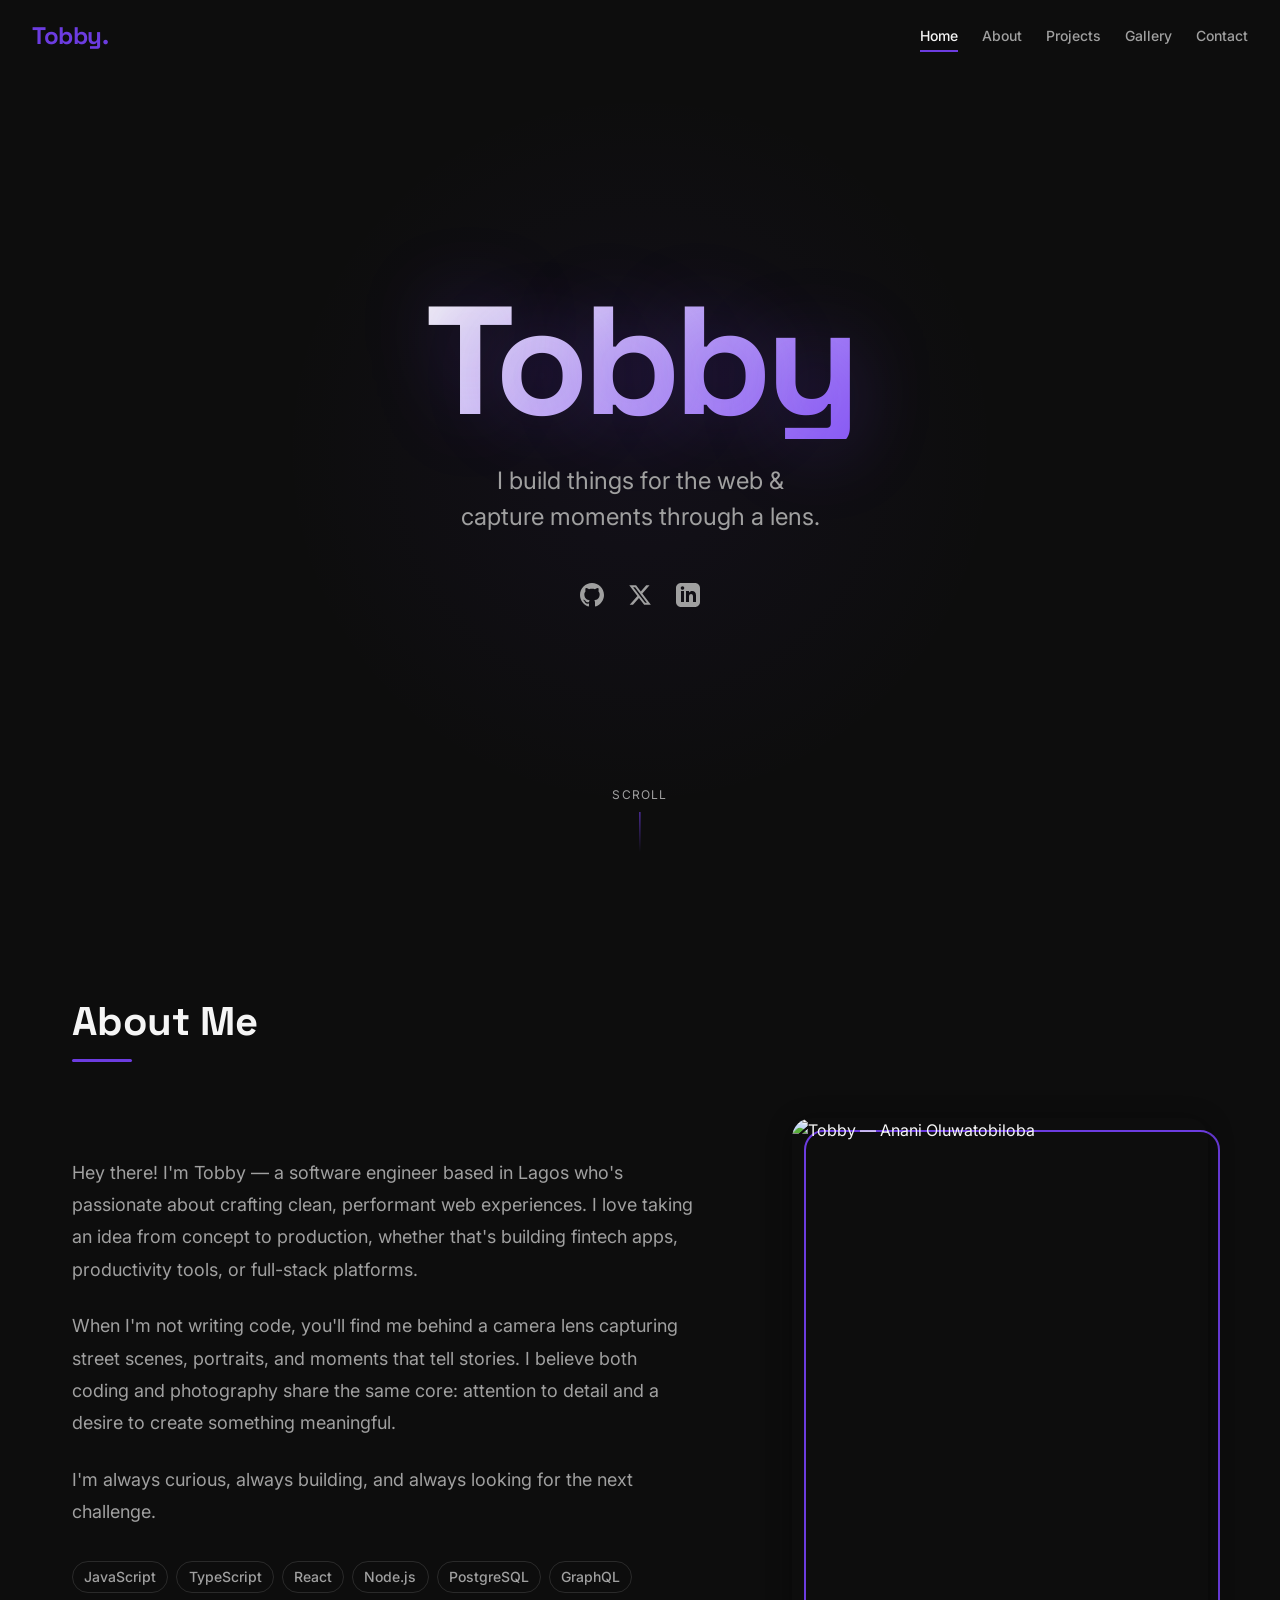
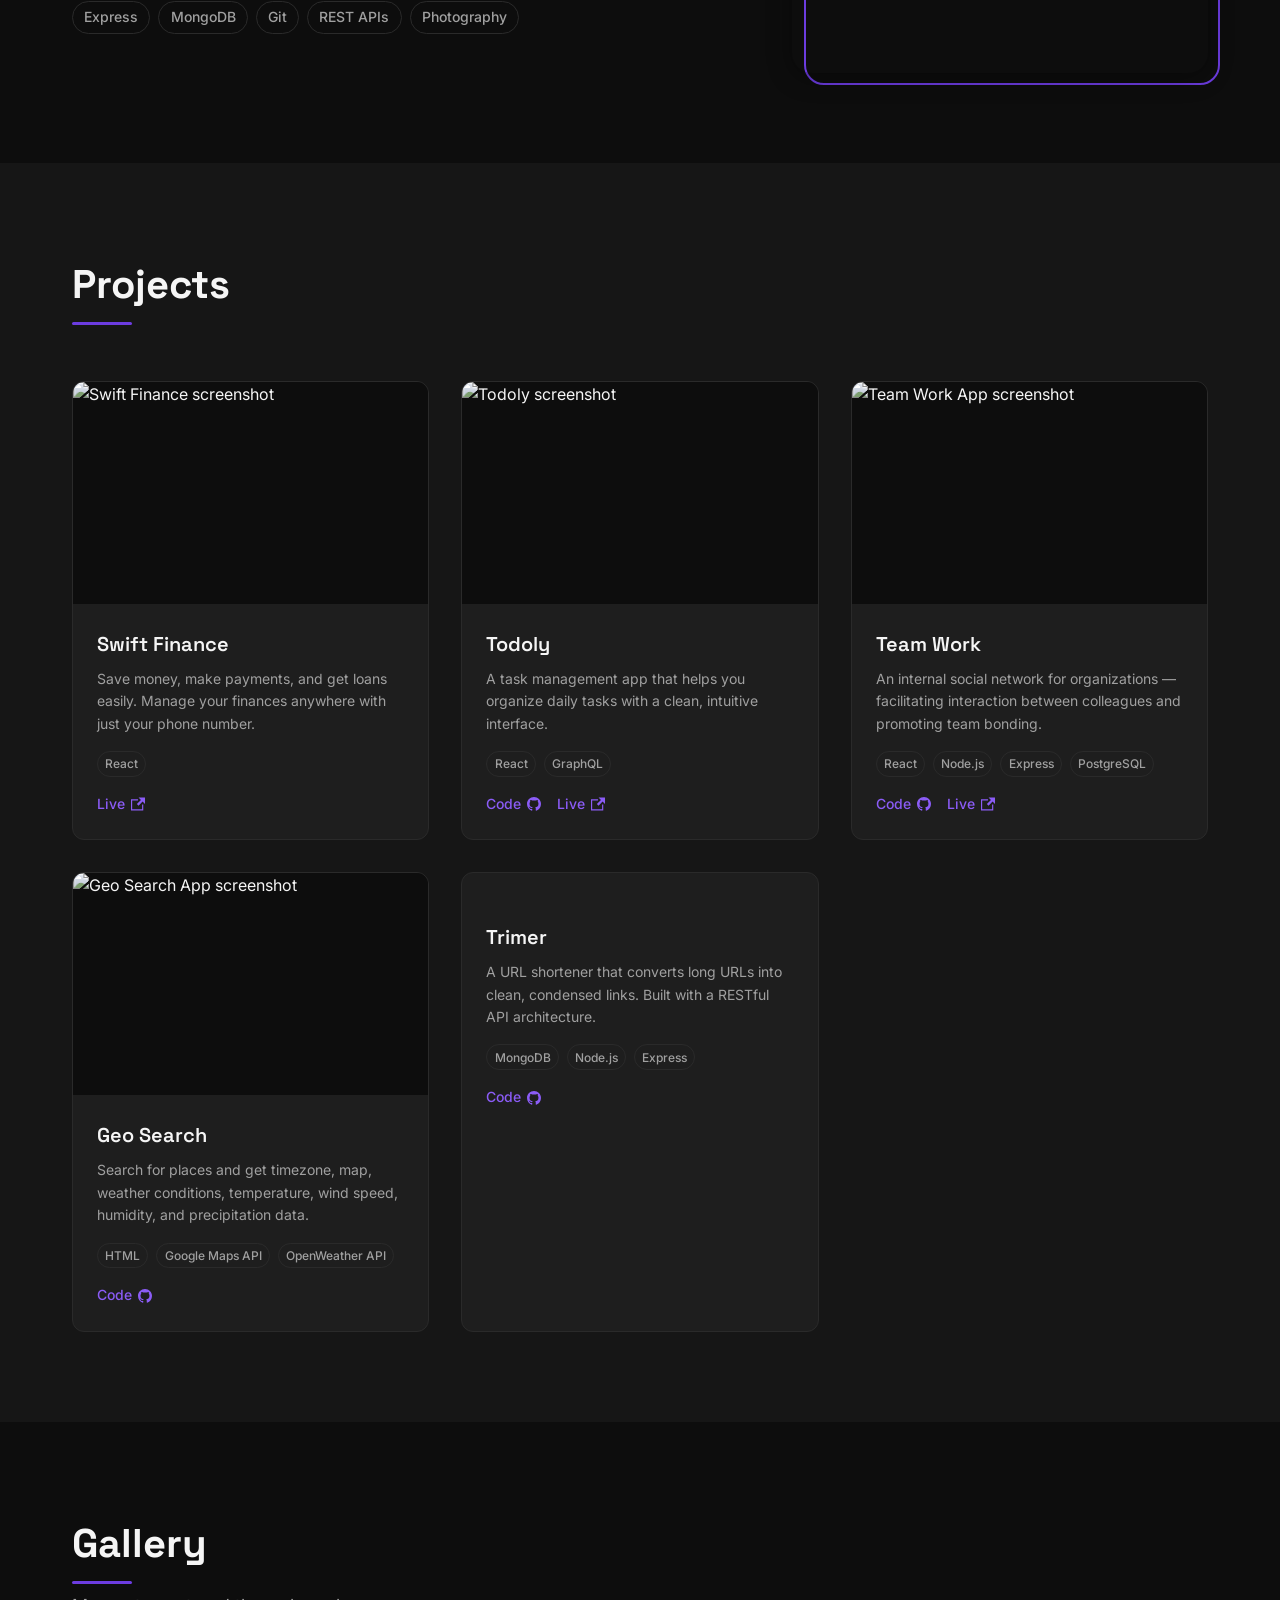
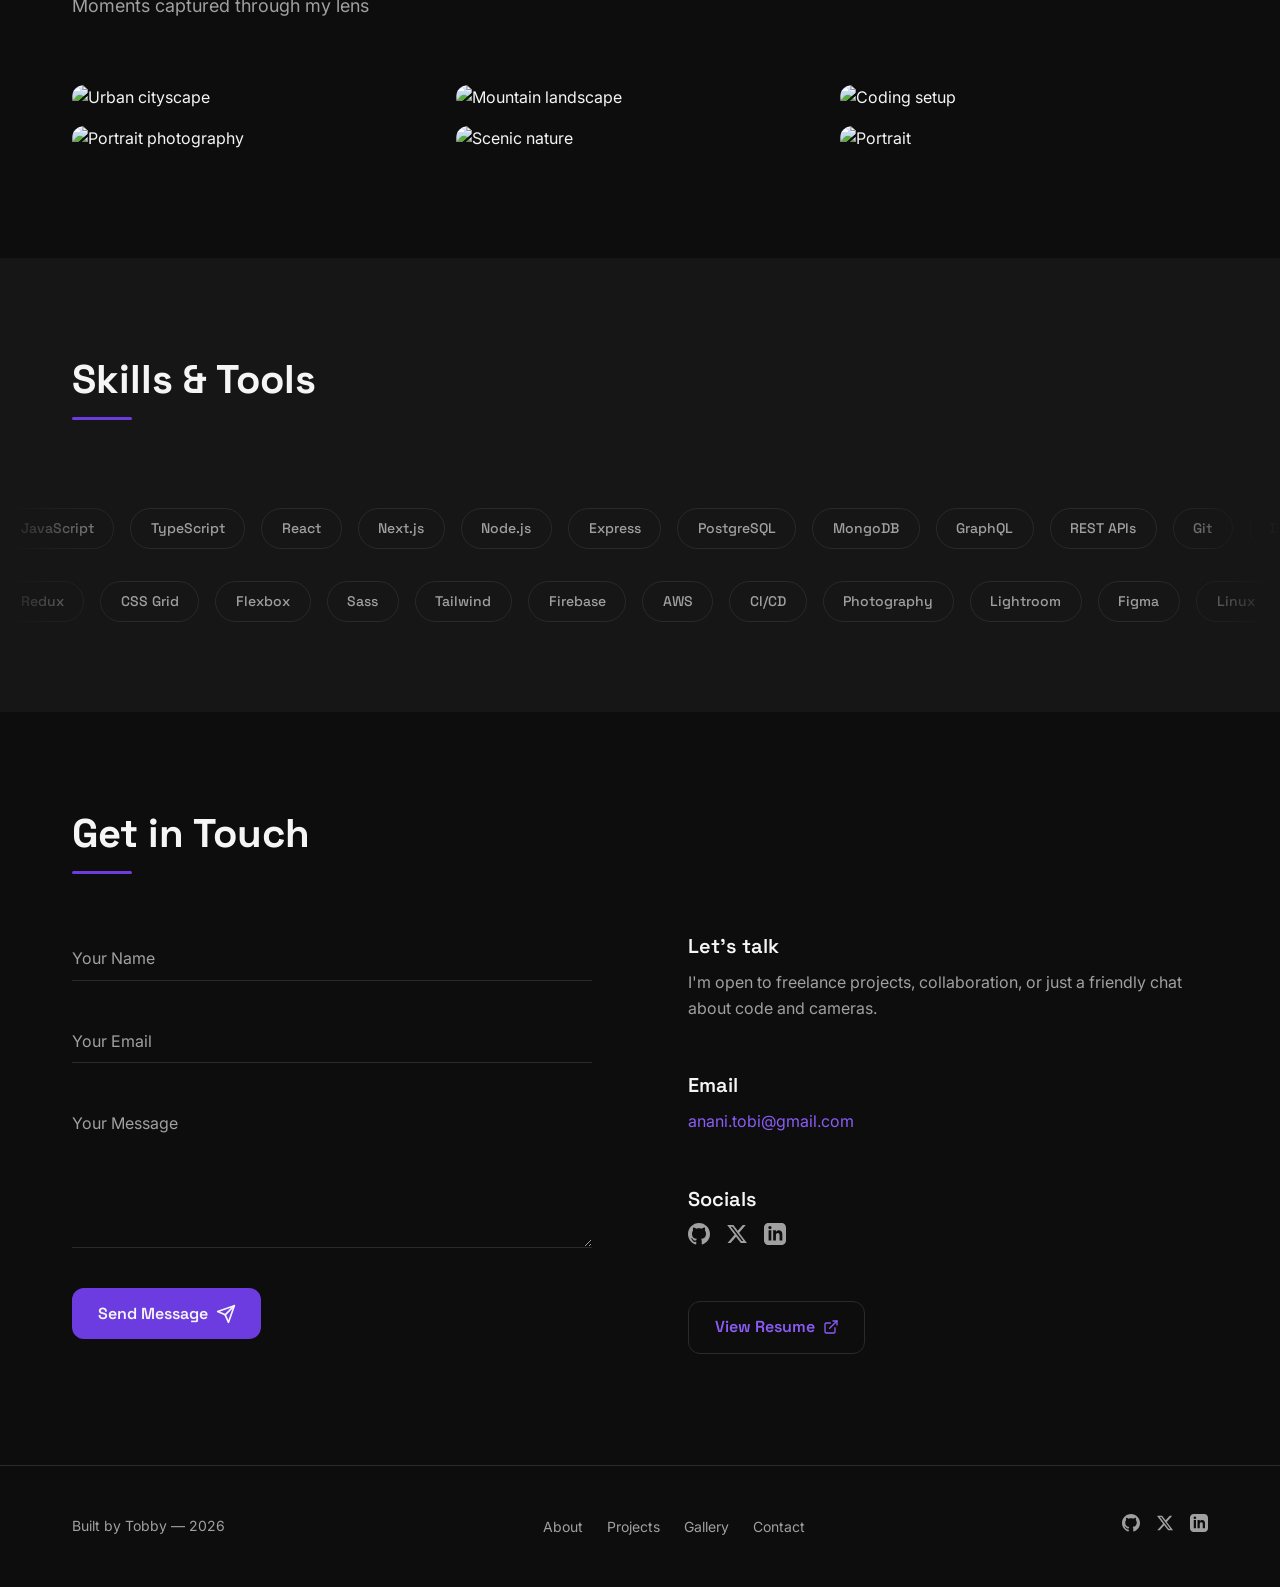
==== commit a1d2fc21: "Update GitHub profile links to anani-oluwatobi" ====
--- a/index.html
+++ b/index.html
@@ -1,291 +1,527 @@
 <!DOCTYPE html>
 <html lang="en">
 <head>
-    <meta charset="UTF-8">
-    <meta http-equiv="X-UA-Compatible" content="IE=edge">
-    <meta name="viewport" content="width=device-width, initial-scale=1.0">
-    <meta name="title" property="og:title" content="Anani Oluwatobiloba's portfolio" />
-    <meta name="image" property="og:image" content="https://res.cloudinary.com/oluwatobby/image/upload/v1629381208/portfolio_site_nbuvry.png" />
-    <meta name="description" property="og:description" content="Software Engineer" />
-    <meta name="author" content="Anani Oluwatobiloba" />
-
-    <!-- twitter crawler -->
-    <meta name="twitter:card" content="Anani Oluwatobiloba || Software Engineer" />
-    <meta name="twitter:site" content="@Anani_oluwatobi" />
-    <meta name="twitter:creator" content="@Anani_oluwatobi" />
-    <link rel="preconnect" href="https://fonts.googleapis.com">
-    <link rel="preconnect" href="https://fonts.gstatic.com" crossorigin>
-    <link rel="shortcut icon" href="leaf-pink-round.ico" type="image/x-icon">
-    <link href="https://fonts.googleapis.com/css2?family=Poppins:ital,wght@0,100;0,200;0,300;0,400;0,500;0,600;0,700;0,800;0,900;1,100;1,200;1,300;1,400;1,500;1,600;1,700;1,800;1,900&display=swap" rel="stylesheet">
-    <link href="https://cdn.jsdelivr.net/npm/bootstrap@5.1.0/dist/css/bootstrap.min.css" rel="stylesheet" integrity="sha384-KyZXEAg3QhqLMpG8r+8fhAXLRk2vvoC2f3B09zVXn8CA5QIVfZOJ3BCsw2P0p/We" crossorigin="anonymous">
-    <link rel="stylesheet" href="./index.css">
-    <title>Anani Oluwatobiloba</title>
+  <meta charset="UTF-8">
+  <meta name="viewport" content="width=device-width, initial-scale=1.0">
+  <title>Tobby — Software Engineer & Photographer</title>
+
+  <!-- SEO -->
+  <meta name="description" content="Tobby (Anani Oluwatobiloba) — Software engineer who builds things for the web and captures moments through a lens.">
+  <meta name="author" content="Anani Oluwatobiloba">
+  <meta property="og:title" content="Tobby — Software Engineer & Photographer">
+  <meta property="og:description" content="I build things for the web & capture moments through a lens.">
+  <meta property="og:type" content="website">
+  <meta name="twitter:card" content="summary_large_image">
+  <meta name="twitter:site" content="@Anani_oluwatobi">
+  <meta name="twitter:creator" content="@Anani_oluwatobi">
+
+  <!-- Favicon -->
+  <link rel="icon" href="img/favicon.svg" type="image/svg+xml">
+
+  <!-- Fonts -->
+  <link rel="preconnect" href="https://fonts.googleapis.com">
+  <link rel="preconnect" href="https://fonts.gstatic.com" crossorigin>
+  <link href="https://fonts.googleapis.com/css2?family=Space+Grotesk:wght@400;500;600;700&family=Inter:wght@300;400;500;600&display=swap" rel="stylesheet">
+
+  <!-- Styles -->
+  <link rel="stylesheet" href="css/style.css">
+  <link rel="stylesheet" href="css/animations.css">
 </head>
 <body>
-    <header>
-        <nav id="tb-navbar" class="tb-navbar fixed-top navbar navbar-expand-lg navbar-dark">
-            <div class="container-fluid ">
-              <a aria-label="tobi portfolio" class="nav-first-name navbar-brand" href="#">Tobby</a>
-              <a aria-label="tobi portfolio" class="nav-second-name navbar-brand" href="#">Anani Oluwatobiloba</a>
-
-              <button class="navbar-toggler" type="button" data-bs-toggle="collapse" data-bs-target="#navbarSupportedContent" aria-controls="navbarSupportedContent" aria-expanded="false" aria-label="Toggle navigation">
-                <span class="navbar-toggler-icon"></span>
-              </button>
-            </div>
-
-              <div class="collapse navbar-collapse" id="navbarSupportedContent">
-                <ul class="navbar-nav me-auto mb-2 mb-lg-0">
-                  <li class="nav-item">
-                    <a class="nav-link" aria-label="home" aria-current="page" href="#">HOME</a>
-                  </li>
-                  <li class="nav-item">
-                    <a class="nav-link" aria-label="about" href="#about-me">ABOUT</a>
-                  </li>
-                  <li class="nav-item">
-                    <a class="nav-link" aria-label="resume" href="https://standardresume.co/r/QdquTFB9p7_ZnbSRKBfSe" target="_blank" rel="noopener noreferrer">RESUME</a>
-                  </li>
-                  <li class="nav-item">
-                    <a class="nav-link" aria-label="portfolio" href="#portfolio">PORTFOLIO</a>
-                  </li>
-                  <li class="nav-item">
-                    <a class="nav-link" aria-label="contact" href="#contact-me">CONTACT</a>
-                  </li>
-                </ul>
-              </div>
-          </nav>
-        </header>
-
-        <section class="hero-section" id="hero-section">
-            <div class="container">
-                <div class="row">
-                    <div class="tb-hero-title-container col-lg-11 mx-auto">
-                        <h1 class="tb-hero-title text-white font-tertiary">Hi! I’m <br> Oluwatobiloba <br> Software Engineer</h1>
-                    </div>
-                </div>
-            </div>
-
-            <div class="layer-bg w-100">
-              <img class="img-fluid w-100" src="./img/illustration/leaf-bg.png" alt="bg-shape">
-            </div>
-
-            <div class="layer-bg w-100">
-              <img class="img-fluid w-100" src="./img/illustration/leaf-bg.png" alt="bg-shape">
-            </div>
-            <div class="layer" id="l2">
-              <img src="./img/illustration/dots-cyan.png" alt="bg-shape">
-            </div>
-            <div class="layer" id="l3">
-              <img src="./img/illustration/leaf-orange.png" alt="bg-shape">
-            </div>
-            <div class="layer" id="l5">
-              <img src="./img/illustration/leaf-yellow.png" alt="bg-shape">
-            </div>
-            <div class="layer" id="l8">
-              <img src="./img/illustration/leaf-pink-round.png" alt="bg-shape">
-            </div>
-            <div class="layer" id="l9">
-              <img src="./img/illustration/leaf-cyan-2.png" alt="bg-shape">
-            </div>
-
-
-            <!-- special media-->
-          <div class="social-container">
-            <div>
-                <a aria-label="github" target="_blank" rel="noopener noreferrer" href="http://github.com/anani-oluwatobi">
-                    <svg fill="white" xmlns="http://www.w3.org/2000/svg" width="30" height="30" viewBox="0 0 24 24"><path d="M12 0c-6.626 0-12 5.373-12 12 0 5.302 3.438 9.8 8.207 11.387.599.111.793-.261.793-.577v-2.234c-3.338.726-4.033-1.416-4.033-1.416-.546-1.387-1.333-1.756-1.333-1.756-1.089-.745.083-.729.083-.729 1.205.084 1.839 1.237 1.839 1.237 1.07 1.834 2.807 1.304 3.492.997.107-.775.418-1.305.762-1.604-2.665-.305-5.467-1.334-5.467-5.931 0-1.311.469-2.381 1.236-3.221-.124-.303-.535-1.524.117-3.176 0 0 1.008-.322 3.301 1.23.957-.266 1.983-.399 3.003-.404 1.02.005 2.047.138 3.006.404 2.291-1.552 3.297-1.23 3.297-1.23.653 1.653.242 2.874.118 3.176.77.84 1.235 1.911 1.235 3.221 0 4.609-2.807 5.624-5.479 5.921.43.372.823 1.102.823 2.222v3.293c0 .319.192.694.801.576 4.765-1.589 8.199-6.086 8.199-11.386 0-6.627-5.373-12-12-12z"/></svg>
-                </a>
-
-                <a target="_blank" aria-label="twitter" rel="noopener noreferrer" href="https://twitter.com/Anani_oluwatobi">
-                   <img width="40px" height="40px" src="./img/illustration/tw.png" alt="twitter">
-                </a>
-
-                <a target="_blank" aria-label="linkedin" rel="noopener noreferrer" href="https://www.linkedin.com/in/anani-oluwatobi/">
-                    <svg fill="white" xmlns="http://www.w3.org/2000/svg" width="30" height="30" viewBox="0 0 24 24"><path d="M19 0h-14c-2.761 0-5 2.239-5 5v14c0 2.761 2.239 5 5 5h14c2.762 0 5-2.239 5-5v-14c0-2.761-2.238-5-5-5zm-11 19h-3v-11h3v11zm-1.5-12.268c-.966 0-1.75-.79-1.75-1.764s.784-1.764 1.75-1.764 1.75.79 1.75 1.764-.783 1.764-1.75 1.764zm13.5 12.268h-3v-5.604c0-3.368-4-3.113-4 0v5.604h-3v-11h3v1.765c1.396-2.586 7-2.777 7 2.476v6.759z"/></svg>
-                </a>
-            </div>
-          </div>
-
-          <img class="hero-dot-group-attachment" src="./img/illustration/dots-group-v.png" alt=""> 
-          <img class="dev-attachment" src="./img/illustration/dev.svg" alt="dev">
-    </section>
-
-    <!-- about me section -->
-    <section class="about-section">
-      <hr id="about-me"/>
-      <div class="about-me-container">
-        <div class="about-me-container-text">
-          <!-- <h1>About Me</h1> -->
+
+  <!-- ═══════════════════════════════════════════
+       NAVIGATION
+  ═══════════════════════════════════════════ -->
+  <nav class="nav" id="nav">
+    <a href="#" class="nav__brand">Tobby.</a>
+
+    <ul class="nav__links" id="nav-links">
+      <li><a href="#hero" class="nav__link active" data-section="hero">Home</a></li>
+      <li><a href="#about" class="nav__link" data-section="about">About</a></li>
+      <li><a href="#projects" class="nav__link" data-section="projects">Projects</a></li>
+      <li><a href="#gallery" class="nav__link" data-section="gallery">Gallery</a></li>
+      <li><a href="#contact" class="nav__link" data-section="contact">Contact</a></li>
+    </ul>
+
+    <button class="nav__hamburger" id="hamburger" aria-label="Toggle menu" aria-expanded="false">
+      <span></span>
+      <span></span>
+      <span></span>
+    </button>
+  </nav>
+
+  <!-- Mobile overlay menu -->
+  <div class="mobile-menu" id="mobile-menu">
+    <ul class="mobile-menu__links">
+      <li><a href="#hero" class="mobile-menu__link">Home</a></li>
+      <li><a href="#about" class="mobile-menu__link">About</a></li>
+      <li><a href="#projects" class="mobile-menu__link">Projects</a></li>
+      <li><a href="#gallery" class="mobile-menu__link">Gallery</a></li>
+      <li><a href="#contact" class="mobile-menu__link">Contact</a></li>
+    </ul>
+  </div>
+
+  <!-- ═══════════════════════════════════════════
+       HERO
+  ═══════════════════════════════════════════ -->
+  <section class="hero" id="hero">
+    <div class="hero__spotlight" id="hero-spotlight"></div>
+
+    <div class="hero__content">
+      <h1 class="hero__name reveal">Tobby</h1>
+      <p class="hero__tagline reveal reveal--delay-1">
+        I build things for the web &amp;<br>capture moments through a lens.
+      </p>
+
+      <div class="hero__socials reveal reveal--delay-2">
+        <a href="https://github.com/anani-oluwatobi" target="_blank" rel="noopener noreferrer" aria-label="GitHub">
+          <svg width="24" height="24" viewBox="0 0 24 24" fill="currentColor"><path d="M12 0c-6.626 0-12 5.373-12 12 0 5.302 3.438 9.8 8.207 11.387.599.111.793-.261.793-.577v-2.234c-3.338.726-4.033-1.416-4.033-1.416-.546-1.387-1.333-1.756-1.333-1.756-1.089-.745.083-.729.083-.729 1.205.084 1.839 1.237 1.839 1.237 1.07 1.834 2.807 1.304 3.492.997.107-.775.418-1.305.762-1.604-2.665-.305-5.467-1.334-5.467-5.931 0-1.311.469-2.381 1.236-3.221-.124-.303-.535-1.524.117-3.176 0 0 1.008-.322 3.301 1.23.957-.266 1.983-.399 3.003-.404 1.02.005 2.047.138 3.006.404 2.291-1.552 3.297-1.23 3.297-1.23.653 1.653.242 2.874.118 3.176.77.84 1.235 1.911 1.235 3.221 0 4.609-2.807 5.624-5.479 5.921.43.372.823 1.102.823 2.222v3.293c0 .319.192.694.801.576 4.765-1.589 8.199-6.086 8.199-11.386 0-6.627-5.373-12-12-12z"/></svg>
+        </a>
+        <a href="https://twitter.com/Anani_oluwatobi" target="_blank" rel="noopener noreferrer" aria-label="Twitter / X">
+          <svg width="24" height="24" viewBox="0 0 24 24" fill="currentColor"><path d="M18.244 2.25h3.308l-7.227 8.26 8.502 11.24H16.17l-5.214-6.817L4.99 21.75H1.68l7.73-8.835L1.254 2.25H8.08l4.713 6.231zm-1.161 17.52h1.833L7.084 4.126H5.117z"/></svg>
+        </a>
+        <a href="https://www.linkedin.com/in/anani-oluwatobi/" target="_blank" rel="noopener noreferrer" aria-label="LinkedIn">
+          <svg width="24" height="24" viewBox="0 0 24 24" fill="currentColor"><path d="M19 0h-14c-2.761 0-5 2.239-5 5v14c0 2.761 2.239 5 5 5h14c2.762 0 5-2.239 5-5v-14c0-2.761-2.238-5-5-5zm-11 19h-3v-11h3v11zm-1.5-12.268c-.966 0-1.75-.79-1.75-1.764s.784-1.764 1.75-1.764 1.75.79 1.75 1.764-.783 1.764-1.75 1.764zm13.5 12.268h-3v-5.604c0-3.368-4-3.113-4 0v5.604h-3v-11h3v1.765c1.396-2.586 7-2.777 7 2.476v6.759z"/></svg>
+        </a>
+      </div>
+    </div>
+
+    <div class="hero__scroll-hint">
+      <span>scroll</span>
+      <div class="hero__scroll-line"></div>
+    </div>
+  </section>
+
+  <!-- ═══════════════════════════════════════════
+       ABOUT
+  ═══════════════════════════════════════════ -->
+  <section class="about" id="about">
+    <div class="container">
+      <h2 class="section-title reveal">About Me</h2>
+
+      <div class="about__grid">
+        <div class="about__text reveal">
           <p>
-            ✨ I am an enthusiastic software engineer eager to contribute to team success through hard work, attention to detail, and excellent organizational, problem-solving, work ethic, and adaptability skills.
+            Hey there! I'm Tobby — a software engineer based in Lagos who's passionate about
+            crafting clean, performant web experiences. I love taking an idea from concept to
+            production, whether that's building fintech apps, productivity tools, or full-stack
+            platforms.
           </p>
           <p>
-            <strong>Programming languages:</strong>
-            Javascript, SQL
-          <br/>
-            <strong>Platform and Frameworks</strong>
-            Git(Github), Node Js/Express, PostgreSQL, React, Redux,  Mocha/Chai,
-            Travis, Heroku, Cloudinary, Google APIs, npm, Rest APIs.
+            When I'm not writing code, you'll find me behind a camera lens capturing street
+            scenes, portraits, and moments that tell stories. I believe both coding and
+            photography share the same core: attention to detail and a desire to create
+            something meaningful.
           </p>
-          <p>I am Mostly interested in building automated systems for
-            businesses using tech, love running road marathons.
+          <p>
+            I'm always curious, always building, and always looking for the next challenge.
           </p>
-        </div>
-        <img src="https://res.cloudinary.com/djyyikoe7/image/upload/v1725373267/hr-YLM-9785-bewerkt_bdym1a.jpg" alt="">
-      </div>
-    </section>
-
-
-    <section class="section-3" id="portfolio" >
-      <img class="section-3-attachment-1" src="./img/illustration/dots-group-v.png" alt=""> 
-      <img class="section-3-attachment-2" src="./img/illustration/leaf-orange.png" alt="">
-      <img class="section-3-attachment-3" src="./img/illustration/dots-group-sm.png" alt="">
-      <h2 class="portfolio-header">Portfolio</h2>
-
-      <div class="portfolio-card-container">
-        <div class="card" style="width: 18rem;">
-          <img height="150px" width="286px" src="./img/illustration/swiftbank.png" class="card-img-top" alt="...">
-          <div class="card-body">
-            <h3 class="card-title">Swift Finance</h3>
-            <p class="card-text">With Swift finance you can Save money, make payments and get loans easily. Manage your money anywhere you go around the world with just your phone number.</p>
-
-            <p class="card-text portfolio-stack">
-               ReactJs
+
+          <div class="about__pills">
+            <span class="pill">JavaScript</span>
+            <span class="pill">TypeScript</span>
+            <span class="pill">React</span>
+            <span class="pill">Node.js</span>
+            <span class="pill">PostgreSQL</span>
+            <span class="pill">GraphQL</span>
+            <span class="pill">Express</span>
+            <span class="pill">MongoDB</span>
+            <span class="pill">Git</span>
+            <span class="pill">REST APIs</span>
+            <span class="pill">Photography</span>
+          </div>
+        </div>
+
+        <div class="about__photo reveal reveal--delay-1">
+          <img
+            src="https://res.cloudinary.com/djyyikoe7/image/upload/v1725373267/hr-YLM-9785-bewerkt_bdym1a.jpg"
+            alt="Tobby — Anani Oluwatobiloba"
+            loading="lazy"
+          >
+        </div>
+      </div>
+    </div>
+  </section>
+
+  <!-- ═══════════════════════════════════════════
+       PROJECTS
+  ═══════════════════════════════════════════ -->
+  <section class="projects" id="projects">
+    <div class="container">
+      <h2 class="section-title reveal">Projects</h2>
+
+      <div class="projects__grid">
+        <!-- Swift Finance -->
+        <article class="project-card reveal">
+          <div class="project-card__img">
+            <img src="img/illustration/swiftbank.png" alt="Swift Finance screenshot" loading="lazy">
+          </div>
+          <div class="project-card__body">
+            <h3 class="project-card__title">Swift Finance</h3>
+            <p class="project-card__desc">
+              Save money, make payments, and get loans easily. Manage your finances
+              anywhere with just your phone number.
             </p>
-
-            <div class="portfolio-links">
-              <a aria-label="view live" title="view live" href="http://getswiftbank.com" target="_blank" rel="noopener noreferrer">
-                <svg xmlns="http://www.w3.org/2000/svg" width="15" height="15" viewBox="0 0 24 24"><path d="M21 13v10h-21v-19h12v2h-10v15h17v-8h2zm3-12h-10.988l4.035 4-6.977 7.07 2.828 2.828 6.977-7.07 4.125 4.172v-11z"/></svg>              </a>
-            </div>
-          </div>
-      </div>
-
-      <div class="card" style="width: 18rem;">
-        <img height="150px" width="286px" src="./img/illustration/todoly.png" class="card-img-top" alt="...">
-        <div class="card-body">
-          <h3 class="card-title">Todoly</h3>
-          <p class="card-text">Todoly is an application that helps you organize your daily tasks</p>
-
-          <p class="card-text portfolio-stack">
-             ReactJs   |   GraphQl
-          </p>
-
-          <div class="portfolio-links">
-            <a aria-label="visit github" title="visit github" href="https://github.com/anani-oluwatobi/Todoly">
-              <svg style="margin-right: 15px;" class="github-icon"  xmlns="http://www.w3.org/2000/svg" width="18" height="18" viewBox="0 0 24 24"><path d="M12 0c-6.626 0-12 5.373-12 12 0 5.302 3.438 9.8 8.207 11.387.599.111.793-.261.793-.577v-2.234c-3.338.726-4.033-1.416-4.033-1.416-.546-1.387-1.333-1.756-1.333-1.756-1.089-.745.083-.729.083-.729 1.205.084 1.839 1.237 1.839 1.237 1.07 1.834 2.807 1.304 3.492.997.107-.775.418-1.305.762-1.604-2.665-.305-5.467-1.334-5.467-5.931 0-1.311.469-2.381 1.236-3.221-.124-.303-.535-1.524.117-3.176 0 0 1.008-.322 3.301 1.23.957-.266 1.983-.399 3.003-.404 1.02.005 2.047.138 3.006.404 2.291-1.552 3.297-1.23 3.297-1.23.653 1.653.242 2.874.118 3.176.77.84 1.235 1.911 1.235 3.221 0 4.609-2.807 5.624-5.479 5.921.43.372.823 1.102.823 2.222v3.293c0 .319.192.694.801.576 4.765-1.589 8.199-6.086 8.199-11.386 0-6.627-5.373-12-12-12z"/></svg>
+            <div class="project-card__stack">
+              <span class="pill pill--sm">React</span>
+            </div>
+            <div class="project-card__links">
+              <a href="http://getswiftbank.com" target="_blank" rel="noopener noreferrer" class="project-card__link">
+                Live <svg width="14" height="14" viewBox="0 0 24 24" fill="currentColor"><path d="M21 13v10h-21v-19h12v2h-10v15h17v-8h2zm3-12h-10.988l4.035 4-6.977 7.07 2.828 2.828 6.977-7.07 4.125 4.172v-11z"/></svg>
+              </a>
+            </div>
+          </div>
+        </article>
+
+        <!-- Todoly -->
+        <article class="project-card reveal reveal--delay-1">
+          <div class="project-card__img">
+            <img src="img/illustration/todoly.png" alt="Todoly screenshot" loading="lazy">
+          </div>
+          <div class="project-card__body">
+            <h3 class="project-card__title">Todoly</h3>
+            <p class="project-card__desc">
+              A task management app that helps you organize daily tasks with a
+              clean, intuitive interface.
+            </p>
+            <div class="project-card__stack">
+              <span class="pill pill--sm">React</span>
+              <span class="pill pill--sm">GraphQL</span>
+            </div>
+            <div class="project-card__links">
+              <a href="https://github.com/anani-oluwatobi/Todoly" target="_blank" rel="noopener noreferrer" class="project-card__link">
+                Code <svg width="14" height="14" viewBox="0 0 24 24" fill="currentColor"><path d="M12 0c-6.626 0-12 5.373-12 12 0 5.302 3.438 9.8 8.207 11.387.599.111.793-.261.793-.577v-2.234c-3.338.726-4.033-1.416-4.033-1.416-.546-1.387-1.333-1.756-1.333-1.756-1.089-.745.083-.729.083-.729 1.205.084 1.839 1.237 1.839 1.237 1.07 1.834 2.807 1.304 3.492.997.107-.775.418-1.305.762-1.604-2.665-.305-5.467-1.334-5.467-5.931 0-1.311.469-2.381 1.236-3.221-.124-.303-.535-1.524.117-3.176 0 0 1.008-.322 3.301 1.23.957-.266 1.983-.399 3.003-.404 1.02.005 2.047.138 3.006.404 2.291-1.552 3.297-1.23 3.297-1.23.653 1.653.242 2.874.118 3.176.77.84 1.235 1.911 1.235 3.221 0 4.609-2.807 5.624-5.479 5.921.43.372.823 1.102.823 2.222v3.293c0 .319.192.694.801.576 4.765-1.589 8.199-6.086 8.199-11.386 0-6.627-5.373-12-12-12z"/></svg>
+              </a>
+              <a href="https://todoly-app.netlify.app/" target="_blank" rel="noopener noreferrer" class="project-card__link">
+                Live <svg width="14" height="14" viewBox="0 0 24 24" fill="currentColor"><path d="M21 13v10h-21v-19h12v2h-10v15h17v-8h2zm3-12h-10.988l4.035 4-6.977 7.07 2.828 2.828 6.977-7.07 4.125 4.172v-11z"/></svg>
+              </a>
+            </div>
+          </div>
+        </article>
+
+        <!-- Team Work App -->
+        <article class="project-card reveal reveal--delay-2">
+          <div class="project-card__img">
+            <img src="img/illustration/Team work app.png" alt="Team Work App screenshot" loading="lazy">
+          </div>
+          <div class="project-card__body">
+            <h3 class="project-card__title">Team Work</h3>
+            <p class="project-card__desc">
+              An internal social network for organizations — facilitating interaction
+              between colleagues and promoting team bonding.
+            </p>
+            <div class="project-card__stack">
+              <span class="pill pill--sm">React</span>
+              <span class="pill pill--sm">Node.js</span>
+              <span class="pill pill--sm">Express</span>
+              <span class="pill pill--sm">PostgreSQL</span>
+            </div>
+            <div class="project-card__links">
+              <a href="https://github.com/anani-oluwatobi/team-work" target="_blank" rel="noopener noreferrer" class="project-card__link">
+                Code <svg width="14" height="14" viewBox="0 0 24 24" fill="currentColor"><path d="M12 0c-6.626 0-12 5.373-12 12 0 5.302 3.438 9.8 8.207 11.387.599.111.793-.261.793-.577v-2.234c-3.338.726-4.033-1.416-4.033-1.416-.546-1.387-1.333-1.756-1.333-1.756-1.089-.745.083-.729.083-.729 1.205.084 1.839 1.237 1.839 1.237 1.07 1.834 2.807 1.304 3.492.997.107-.775.418-1.305.762-1.604-2.665-.305-5.467-1.334-5.467-5.931 0-1.311.469-2.381 1.236-3.221-.124-.303-.535-1.524.117-3.176 0 0 1.008-.322 3.301 1.23.957-.266 1.983-.399 3.003-.404 1.02.005 2.047.138 3.006.404 2.291-1.552 3.297-1.23 3.297-1.23.653 1.653.242 2.874.118 3.176.77.84 1.235 1.911 1.235 3.221 0 4.609-2.807 5.624-5.479 5.921.43.372.823 1.102.823 2.222v3.293c0 .319.192.694.801.576 4.765-1.589 8.199-6.086 8.199-11.386 0-6.627-5.373-12-12-12z"/></svg>
+              </a>
+              <a href="https://teamily.netlify.app/" target="_blank" rel="noopener noreferrer" class="project-card__link">
+                Live <svg width="14" height="14" viewBox="0 0 24 24" fill="currentColor"><path d="M21 13v10h-21v-19h12v2h-10v15h17v-8h2zm3-12h-10.988l4.035 4-6.977 7.07 2.828 2.828 6.977-7.07 4.125 4.172v-11z"/></svg>
+              </a>
+            </div>
+          </div>
+        </article>
+
+        <!-- Geo Search -->
+        <article class="project-card reveal">
+          <div class="project-card__img">
+            <img src="img/illustration/geo search.png" alt="Geo Search App screenshot" loading="lazy">
+          </div>
+          <div class="project-card__body">
+            <h3 class="project-card__title">Geo Search</h3>
+            <p class="project-card__desc">
+              Search for places and get timezone, map, weather conditions, temperature,
+              wind speed, humidity, and precipitation data.
+            </p>
+            <div class="project-card__stack">
+              <span class="pill pill--sm">HTML</span>
+              <span class="pill pill--sm">Google Maps API</span>
+              <span class="pill pill--sm">OpenWeather API</span>
+            </div>
+            <div class="project-card__links">
+              <a href="https://github.com/anani-oluwatobi" target="_blank" rel="noopener noreferrer" class="project-card__link">
+                Code <svg width="14" height="14" viewBox="0 0 24 24" fill="currentColor"><path d="M12 0c-6.626 0-12 5.373-12 12 0 5.302 3.438 9.8 8.207 11.387.599.111.793-.261.793-.577v-2.234c-3.338.726-4.033-1.416-4.033-1.416-.546-1.387-1.333-1.756-1.333-1.756-1.089-.745.083-.729.083-.729 1.205.084 1.839 1.237 1.839 1.237 1.07 1.834 2.807 1.304 3.492.997.107-.775.418-1.305.762-1.604-2.665-.305-5.467-1.334-5.467-5.931 0-1.311.469-2.381 1.236-3.221-.124-.303-.535-1.524.117-3.176 0 0 1.008-.322 3.301 1.23.957-.266 1.983-.399 3.003-.404 1.02.005 2.047.138 3.006.404 2.291-1.552 3.297-1.23 3.297-1.23.653 1.653.242 2.874.118 3.176.77.84 1.235 1.911 1.235 3.221 0 4.609-2.807 5.624-5.479 5.921.43.372.823 1.102.823 2.222v3.293c0 .319.192.694.801.576 4.765-1.589 8.199-6.086 8.199-11.386 0-6.627-5.373-12-12-12z"/></svg>
+              </a>
+            </div>
+          </div>
+        </article>
+
+        <!-- Trimer -->
+        <article class="project-card reveal reveal--delay-1">
+          <div class="project-card__body project-card__body--no-img">
+            <h3 class="project-card__title">Trimer</h3>
+            <p class="project-card__desc">
+              A URL shortener that converts long URLs into clean, condensed links.
+              Built with a RESTful API architecture.
+            </p>
+            <div class="project-card__stack">
+              <span class="pill pill--sm">MongoDB</span>
+              <span class="pill pill--sm">Node.js</span>
+              <span class="pill pill--sm">Express</span>
+            </div>
+            <div class="project-card__links">
+              <a href="https://github.com/anani-oluwatobi/trimer" target="_blank" rel="noopener noreferrer" class="project-card__link">
+                Code <svg width="14" height="14" viewBox="0 0 24 24" fill="currentColor"><path d="M12 0c-6.626 0-12 5.373-12 12 0 5.302 3.438 9.8 8.207 11.387.599.111.793-.261.793-.577v-2.234c-3.338.726-4.033-1.416-4.033-1.416-.546-1.387-1.333-1.756-1.333-1.756-1.089-.745.083-.729.083-.729 1.205.084 1.839 1.237 1.839 1.237 1.07 1.834 2.807 1.304 3.492.997.107-.775.418-1.305.762-1.604-2.665-.305-5.467-1.334-5.467-5.931 0-1.311.469-2.381 1.236-3.221-.124-.303-.535-1.524.117-3.176 0 0 1.008-.322 3.301 1.23.957-.266 1.983-.399 3.003-.404 1.02.005 2.047.138 3.006.404 2.291-1.552 3.297-1.23 3.297-1.23.653 1.653.242 2.874.118 3.176.77.84 1.235 1.911 1.235 3.221 0 4.609-2.807 5.624-5.479 5.921.43.372.823 1.102.823 2.222v3.293c0 .319.192.694.801.576 4.765-1.589 8.199-6.086 8.199-11.386 0-6.627-5.373-12-12-12z"/></svg>
+              </a>
+            </div>
+          </div>
+        </article>
+      </div>
+    </div>
+  </section>
+
+  <!-- ═══════════════════════════════════════════
+       PHOTO GALLERY
+  ═══════════════════════════════════════════ -->
+  <section class="gallery" id="gallery">
+    <div class="container">
+      <h2 class="section-title reveal">Gallery</h2>
+      <p class="gallery__subtitle reveal">Moments captured through my lens</p>
+
+      <div class="gallery__masonry" id="gallery-grid">
+        <!-- Placeholder gallery items — replace src with real photos -->
+        <figure class="gallery__item reveal" data-index="0">
+          <img src="https://images.unsplash.com/photo-1480714378408-67cf0d13bc1b?w=600&q=80" alt="Urban cityscape" loading="lazy">
+          <figcaption class="gallery__overlay">
+            <span class="gallery__photo-title">Urban Light</span>
+            <span class="gallery__photo-location">Lagos, Nigeria</span>
+          </figcaption>
+        </figure>
+
+        <figure class="gallery__item reveal reveal--delay-1" data-index="1">
+          <img src="https://images.unsplash.com/photo-1494790108377-be9c29b29330?w=600&q=80" alt="Portrait photography" loading="lazy">
+          <figcaption class="gallery__overlay">
+            <span class="gallery__photo-title">Golden Hour</span>
+            <span class="gallery__photo-location">Portrait Session</span>
+          </figcaption>
+        </figure>
+
+        <figure class="gallery__item reveal" data-index="2">
+          <img src="https://images.unsplash.com/photo-1519681393784-d120267933ba?w=600&q=80" alt="Mountain landscape" loading="lazy">
+          <figcaption class="gallery__overlay">
+            <span class="gallery__photo-title">Silent Peaks</span>
+            <span class="gallery__photo-location">Landscape</span>
+          </figcaption>
+        </figure>
+
+        <figure class="gallery__item reveal reveal--delay-1" data-index="3">
+          <img src="https://images.unsplash.com/photo-1506744038136-46273834b3fb?w=600&q=80" alt="Scenic nature" loading="lazy">
+          <figcaption class="gallery__overlay">
+            <span class="gallery__photo-title">Still Waters</span>
+            <span class="gallery__photo-location">Nature</span>
+          </figcaption>
+        </figure>
+
+        <figure class="gallery__item reveal" data-index="4">
+          <img src="https://images.unsplash.com/photo-1517694712202-14dd9538aa97?w=600&q=80" alt="Coding setup" loading="lazy">
+          <figcaption class="gallery__overlay">
+            <span class="gallery__photo-title">Late Night Code</span>
+            <span class="gallery__photo-location">Home Studio</span>
+          </figcaption>
+        </figure>
+
+        <figure class="gallery__item reveal reveal--delay-1" data-index="5">
+          <img src="https://images.unsplash.com/photo-1507003211169-0a1dd7228f2d?w=600&q=80" alt="Portrait" loading="lazy">
+          <figcaption class="gallery__overlay">
+            <span class="gallery__photo-title">Candid</span>
+            <span class="gallery__photo-location">Street Photography</span>
+          </figcaption>
+        </figure>
+      </div>
+    </div>
+  </section>
+
+  <!-- ═══════════════════════════════════════════
+       SKILLS MARQUEE
+  ═══════════════════════════════════════════ -->
+  <section class="skills" id="skills">
+    <div class="container">
+      <h2 class="section-title reveal">Skills &amp; Tools</h2>
+    </div>
+
+    <div class="marquee">
+      <div class="marquee__track">
+        <div class="marquee__content" aria-hidden="false">
+          <span class="marquee__tag">JavaScript</span>
+          <span class="marquee__tag">TypeScript</span>
+          <span class="marquee__tag">React</span>
+          <span class="marquee__tag">Next.js</span>
+          <span class="marquee__tag">Node.js</span>
+          <span class="marquee__tag">Express</span>
+          <span class="marquee__tag">PostgreSQL</span>
+          <span class="marquee__tag">MongoDB</span>
+          <span class="marquee__tag">GraphQL</span>
+          <span class="marquee__tag">REST APIs</span>
+          <span class="marquee__tag">Git</span>
+          <span class="marquee__tag">Docker</span>
+        </div>
+        <!-- Duplicate for seamless loop -->
+        <div class="marquee__content" aria-hidden="true">
+          <span class="marquee__tag">JavaScript</span>
+          <span class="marquee__tag">TypeScript</span>
+          <span class="marquee__tag">React</span>
+          <span class="marquee__tag">Next.js</span>
+          <span class="marquee__tag">Node.js</span>
+          <span class="marquee__tag">Express</span>
+          <span class="marquee__tag">PostgreSQL</span>
+          <span class="marquee__tag">MongoDB</span>
+          <span class="marquee__tag">GraphQL</span>
+          <span class="marquee__tag">REST APIs</span>
+          <span class="marquee__tag">Git</span>
+          <span class="marquee__tag">Docker</span>
+        </div>
+      </div>
+    </div>
+
+    <div class="marquee marquee--reverse">
+      <div class="marquee__track">
+        <div class="marquee__content" aria-hidden="false">
+          <span class="marquee__tag">Redux</span>
+          <span class="marquee__tag">CSS Grid</span>
+          <span class="marquee__tag">Flexbox</span>
+          <span class="marquee__tag">Sass</span>
+          <span class="marquee__tag">Tailwind</span>
+          <span class="marquee__tag">Firebase</span>
+          <span class="marquee__tag">AWS</span>
+          <span class="marquee__tag">CI/CD</span>
+          <span class="marquee__tag">Photography</span>
+          <span class="marquee__tag">Lightroom</span>
+          <span class="marquee__tag">Figma</span>
+          <span class="marquee__tag">Linux</span>
+        </div>
+        <div class="marquee__content" aria-hidden="true">
+          <span class="marquee__tag">Redux</span>
+          <span class="marquee__tag">CSS Grid</span>
+          <span class="marquee__tag">Flexbox</span>
+          <span class="marquee__tag">Sass</span>
+          <span class="marquee__tag">Tailwind</span>
+          <span class="marquee__tag">Firebase</span>
+          <span class="marquee__tag">AWS</span>
+          <span class="marquee__tag">CI/CD</span>
+          <span class="marquee__tag">Photography</span>
+          <span class="marquee__tag">Lightroom</span>
+          <span class="marquee__tag">Figma</span>
+          <span class="marquee__tag">Linux</span>
+        </div>
+      </div>
+    </div>
+  </section>
+
+  <!-- ═══════════════════════════════════════════
+       CONTACT
+  ═══════════════════════════════════════════ -->
+  <section class="contact" id="contact">
+    <div class="container">
+      <h2 class="section-title reveal">Get in Touch</h2>
+
+      <div class="contact__grid">
+        <form class="contact__form reveal" id="contact-form" action="https://formspree.io/f/YOUR_FORM_ID" method="POST">
+          <div class="form-group">
+            <input type="text" id="name" name="name" required autocomplete="name" placeholder=" ">
+            <label for="name">Your Name</label>
+          </div>
+          <div class="form-group">
+            <input type="email" id="email" name="email" required autocomplete="email" placeholder=" ">
+            <label for="email">Your Email</label>
+          </div>
+          <div class="form-group">
+            <textarea id="message" name="message" rows="5" required placeholder=" "></textarea>
+            <label for="message">Your Message</label>
+          </div>
+          <button type="submit" class="btn btn--primary" id="submit-btn">
+            <span>Send Message</span>
+            <svg width="20" height="20" viewBox="0 0 24 24" fill="none" stroke="currentColor" stroke-width="2" stroke-linecap="round" stroke-linejoin="round"><line x1="22" y1="2" x2="11" y2="13"></line><polygon points="22 2 15 22 11 13 2 9 22 2"></polygon></svg>
+          </button>
+          <p class="form-status" id="form-status"></p>
+        </form>
+
+        <div class="contact__info reveal reveal--delay-1">
+          <div class="contact__info-block">
+            <h3>Let's talk</h3>
+            <p>
+              I'm open to freelance projects, collaboration, or just a friendly chat
+              about code and cameras.
+            </p>
+          </div>
+
+          <div class="contact__info-block">
+            <h3>Email</h3>
+            <a href="mailto:anani.tobi@gmail.com">anani.tobi@gmail.com</a>
+          </div>
+
+          <div class="contact__info-block">
+            <h3>Socials</h3>
+            <div class="contact__socials">
+              <a href="https://github.com/anani-oluwatobi" target="_blank" rel="noopener noreferrer" aria-label="GitHub">
+                <svg width="22" height="22" viewBox="0 0 24 24" fill="currentColor"><path d="M12 0c-6.626 0-12 5.373-12 12 0 5.302 3.438 9.8 8.207 11.387.599.111.793-.261.793-.577v-2.234c-3.338.726-4.033-1.416-4.033-1.416-.546-1.387-1.333-1.756-1.333-1.756-1.089-.745.083-.729.083-.729 1.205.084 1.839 1.237 1.839 1.237 1.07 1.834 2.807 1.304 3.492.997.107-.775.418-1.305.762-1.604-2.665-.305-5.467-1.334-5.467-5.931 0-1.311.469-2.381 1.236-3.221-.124-.303-.535-1.524.117-3.176 0 0 1.008-.322 3.301 1.23.957-.266 1.983-.399 3.003-.404 1.02.005 2.047.138 3.006.404 2.291-1.552 3.297-1.23 3.297-1.23.653 1.653.242 2.874.118 3.176.77.84 1.235 1.911 1.235 3.221 0 4.609-2.807 5.624-5.479 5.921.43.372.823 1.102.823 2.222v3.293c0 .319.192.694.801.576 4.765-1.589 8.199-6.086 8.199-11.386 0-6.627-5.373-12-12-12z"/></svg>
+              </a>
+              <a href="https://twitter.com/Anani_oluwatobi" target="_blank" rel="noopener noreferrer" aria-label="Twitter / X">
+                <svg width="22" height="22" viewBox="0 0 24 24" fill="currentColor"><path d="M18.244 2.25h3.308l-7.227 8.26 8.502 11.24H16.17l-5.214-6.817L4.99 21.75H1.68l7.73-8.835L1.254 2.25H8.08l4.713 6.231zm-1.161 17.52h1.833L7.084 4.126H5.117z"/></svg>
+              </a>
+              <a href="https://www.linkedin.com/in/anani-oluwatobi/" target="_blank" rel="noopener noreferrer" aria-label="LinkedIn">
+                <svg width="22" height="22" viewBox="0 0 24 24" fill="currentColor"><path d="M19 0h-14c-2.761 0-5 2.239-5 5v14c0 2.761 2.239 5 5 5h14c2.762 0 5-2.239 5-5v-14c0-2.761-2.238-5-5-5zm-11 19h-3v-11h3v11zm-1.5-12.268c-.966 0-1.75-.79-1.75-1.764s.784-1.764 1.75-1.764 1.75.79 1.75 1.764-.783 1.764-1.75 1.764zm13.5 12.268h-3v-5.604c0-3.368-4-3.113-4 0v5.604h-3v-11h3v1.765c1.396-2.586 7-2.777 7 2.476v6.759z"/></svg>
+              </a>
+            </div>
+          </div>
+
+          <div class="contact__info-block">
+            <a href="https://standardresume.co/r/QdquTFB9p7_ZnbSRKBfSe" target="_blank" rel="noopener noreferrer" class="btn btn--outline">
+              View Resume
+              <svg width="16" height="16" viewBox="0 0 24 24" fill="none" stroke="currentColor" stroke-width="2" stroke-linecap="round" stroke-linejoin="round"><path d="M18 13v6a2 2 0 0 1-2 2H5a2 2 0 0 1-2-2V8a2 2 0 0 1 2-2h6"></path><polyline points="15 3 21 3 21 9"></polyline><line x1="10" y1="14" x2="21" y2="3"></line></svg>
             </a>
-
-
-            <a aria-label="view live" title="view live" href="https://todoly-app.netlify.app/" target="_blank" rel="noopener noreferrer">
-              <svg xmlns="http://www.w3.org/2000/svg" width="15" height="15" viewBox="0 0 24 24"><path d="M21 13v10h-21v-19h12v2h-10v15h17v-8h2zm3-12h-10.988l4.035 4-6.977 7.07 2.828 2.828 6.977-7.07 4.125 4.172v-11z"/></svg>              </a>
-          </div>
-        </div>
-    </div>
-
-    <div class="card" style="width: 18rem;">
-      <img height="150px" width="286px" src="./img/illustration/Team work app.png" class="card-img-top" alt="...">
-      <div class="card-body">
-        <h3 class="card-title">Team Work App</h5>
-        <p class="card-text">Teamwork is an internal social network for employees of an organization. The goal of this application is to facilitate more interaction between colleagues and promote team bonding</p>
-
-        <p class="card-text portfolio-stack">
-          REACTJS | NODE.JS | EXPRESS | POSTGRESQL
-        </p>
-
-        <div class="portfolio-links">
-          <a aria-label="visit github" title="visit github" href="https://github.com/anani-oluwatobi/team-work">
-            <svg style="margin-right: 15px;" class="github-icon"  xmlns="http://www.w3.org/2000/svg" width="18" height="18" viewBox="0 0 24 24"><path d="M12 0c-6.626 0-12 5.373-12 12 0 5.302 3.438 9.8 8.207 11.387.599.111.793-.261.793-.577v-2.234c-3.338.726-4.033-1.416-4.033-1.416-.546-1.387-1.333-1.756-1.333-1.756-1.089-.745.083-.729.083-.729 1.205.084 1.839 1.237 1.839 1.237 1.07 1.834 2.807 1.304 3.492.997.107-.775.418-1.305.762-1.604-2.665-.305-5.467-1.334-5.467-5.931 0-1.311.469-2.381 1.236-3.221-.124-.303-.535-1.524.117-3.176 0 0 1.008-.322 3.301 1.23.957-.266 1.983-.399 3.003-.404 1.02.005 2.047.138 3.006.404 2.291-1.552 3.297-1.23 3.297-1.23.653 1.653.242 2.874.118 3.176.77.84 1.235 1.911 1.235 3.221 0 4.609-2.807 5.624-5.479 5.921.43.372.823 1.102.823 2.222v3.293c0 .319.192.694.801.576 4.765-1.589 8.199-6.086 8.199-11.386 0-6.627-5.373-12-12-12z"/></svg>
-          </a>
-
-
-          <a aria-label="view live" title="view live" href="https://teamily.netlify.app/" target="_blank" rel="noopener noreferrer">
-            <svg xmlns="http://www.w3.org/2000/svg" width="15" height="15" viewBox="0 0 24 24"><path d="M21 13v10h-21v-19h12v2h-10v15h17v-8h2zm3-12h-10.988l4.035 4-6.977 7.07 2.828 2.828 6.977-7.07 4.125 4.172v-11z"/></svg>              </a>
-        </div>
-        </div>
-       </div>
-
-       <div class="card" style="width: 18rem;">
-        <img height="150px" width="286px" src="./img/illustration/geo search.png" class="card-img-top" alt="...">
-        <div class="card-body">
-          <h3 class="card-title">Geo Search App</h3>
-          <p class="card-text">Geo-Search is a tool that allows people to search for places and extract information such as timezone, map and local weather conditions like temperature, wind speed, humidity, and precipitation.</p>
-
-          <p class="card-text portfolio-stack">
-            HTML | Google Maps API | Google place API | Open weather API.
-          </p>
-
-          <div class="portfolio-links">
-            <a aria-label="visit github" title="visit github" href="http://">
-              <svg style="margin-right: 15px;" class="github-icon"  xmlns="http://www.w3.org/2000/svg" width="18" height="18" viewBox="0 0 24 24"><path d="M12 0c-6.626 0-12 5.373-12 12 0 5.302 3.438 9.8 8.207 11.387.599.111.793-.261.793-.577v-2.234c-3.338.726-4.033-1.416-4.033-1.416-.546-1.387-1.333-1.756-1.333-1.756-1.089-.745.083-.729.083-.729 1.205.084 1.839 1.237 1.839 1.237 1.07 1.834 2.807 1.304 3.492.997.107-.775.418-1.305.762-1.604-2.665-.305-5.467-1.334-5.467-5.931 0-1.311.469-2.381 1.236-3.221-.124-.303-.535-1.524.117-3.176 0 0 1.008-.322 3.301 1.23.957-.266 1.983-.399 3.003-.404 1.02.005 2.047.138 3.006.404 2.291-1.552 3.297-1.23 3.297-1.23.653 1.653.242 2.874.118 3.176.77.84 1.235 1.911 1.235 3.221 0 4.609-2.807 5.624-5.479 5.921.43.372.823 1.102.823 2.222v3.293c0 .319.192.694.801.576 4.765-1.589 8.199-6.086 8.199-11.386 0-6.627-5.373-12-12-12z"/></svg>
-            </a>
-
-            <a aria-label="view live" title="view live" href="http://getswiftbank.com" target="_blank" rel="noopener noreferrer">
-              <svg xmlns="http://www.w3.org/2000/svg" width="15" height="15" viewBox="0 0 24 24"><path d="M21 13v10h-21v-19h12v2h-10v15h17v-8h2zm3-12h-10.988l4.035 4-6.977 7.07 2.828 2.828 6.977-7.07 4.125 4.172v-11z"/></svg>              </a>
-          </div>
-          </div>
-         </div>
-
-      <div class="double-card-flex-column" style="width: 18rem">
-         <div class="card double-card" style="width: 18rem">
-           <div class="card-body">
-              <h3 class="card-title">Trimer</h5>
-              <p class="card-text">Trimmer is an application that converts regular URL into its condensed format</p>
-              <p class="card-text portfolio-stack">
-                MONGO DB | NODEJS | EXPRESS JS
-              </p>
-              <div class="portfolio-links">
-                <a  aria-label="visit github" title="visit github" href="https://github.com/anani-oluwatobi/trimer">
-                  <svg class="github-icon"  xmlns="http://www.w3.org/2000/svg" width="18" height="18" viewBox="0 0 24 24"><path d="M12 0c-6.626 0-12 5.373-12 12 0 5.302 3.438 9.8 8.207 11.387.599.111.793-.261.793-.577v-2.234c-3.338.726-4.033-1.416-4.033-1.416-.546-1.387-1.333-1.756-1.333-1.756-1.089-.745.083-.729.083-.729 1.205.084 1.839 1.237 1.839 1.237 1.07 1.834 2.807 1.304 3.492.997.107-.775.418-1.305.762-1.604-2.665-.305-5.467-1.334-5.467-5.931 0-1.311.469-2.381 1.236-3.221-.124-.303-.535-1.524.117-3.176 0 0 1.008-.322 3.301 1.23.957-.266 1.983-.399 3.003-.404 1.02.005 2.047.138 3.006.404 2.291-1.552 3.297-1.23 3.297-1.23.653 1.653.242 2.874.118 3.176.77.84 1.235 1.911 1.235 3.221 0 4.609-2.807 5.624-5.479 5.921.43.372.823 1.102.823 2.222v3.293c0 .319.192.694.801.576 4.765-1.589 8.199-6.086 8.199-11.386 0-6.627-5.373-12-12-12z"/></svg>
-                </a>
-               </div>
-            </div>
-           </div>
-
-           <!-- <div class="card" style="width: 18rem;">
-            <div class="card-body">
-               <h5 class="card-title">Trimer</h5>
-               <p class="card-text">Trimmer is an application that converts regular URL into its condensed format</p>
-               <p class="card-text portfolio-stack">
-                 MONGO DB | NODEJS | EXPRESS JS
-               </p>
-               <div class="portfolio-links">
-                 <a title="visit github" href="https://github.com/anani-oluwatobi/trimer">
-                   <svg class="github-icon"  xmlns="http://www.w3.org/2000/svg" width="18" height="18" viewBox="0 0 24 24"><path d="M12 0c-6.626 0-12 5.373-12 12 0 5.302 3.438 9.8 8.207 11.387.599.111.793-.261.793-.577v-2.234c-3.338.726-4.033-1.416-4.033-1.416-.546-1.387-1.333-1.756-1.333-1.756-1.089-.745.083-.729.083-.729 1.205.084 1.839 1.237 1.839 1.237 1.07 1.834 2.807 1.304 3.492.997.107-.775.418-1.305.762-1.604-2.665-.305-5.467-1.334-5.467-5.931 0-1.311.469-2.381 1.236-3.221-.124-.303-.535-1.524.117-3.176 0 0 1.008-.322 3.301 1.23.957-.266 1.983-.399 3.003-.404 1.02.005 2.047.138 3.006.404 2.291-1.552 3.297-1.23 3.297-1.23.653 1.653.242 2.874.118 3.176.77.84 1.235 1.911 1.235 3.221 0 4.609-2.807 5.624-5.479 5.921.43.372.823 1.102.823 2.222v3.293c0 .319.192.694.801.576 4.765-1.589 8.199-6.086 8.199-11.386 0-6.627-5.373-12-12-12z"/></svg>
-                 </a>
-                </div>
-             </div> -->
-            </div>
-         </div>
-
-      </div>
-    </section>
-
-  <section class="contact-section" id="contact-me" backgroundColor="white">
-    <h2 class="contact-header-text">Contact Me</h2>
-    <p >You can reach out to me 🎉</p>
-    <div class="contact-social-media">
-         <!-- special media logins-->
-
-          <div>
-              <a target="_blank" aria-label="github" rel="noopener noreferrer" href="http://github.com/anani-oluwatobi">
-                  <svg fill="black" xmlns="http://www.w3.org/2000/svg" width="30" height="30" viewBox="0 0 24 24"><path d="M12 0c-6.626 0-12 5.373-12 12 0 5.302 3.438 9.8 8.207 11.387.599.111.793-.261.793-.577v-2.234c-3.338.726-4.033-1.416-4.033-1.416-.546-1.387-1.333-1.756-1.333-1.756-1.089-.745.083-.729.083-.729 1.205.084 1.839 1.237 1.839 1.237 1.07 1.834 2.807 1.304 3.492.997.107-.775.418-1.305.762-1.604-2.665-.305-5.467-1.334-5.467-5.931 0-1.311.469-2.381 1.236-3.221-.124-.303-.535-1.524.117-3.176 0 0 1.008-.322 3.301 1.23.957-.266 1.983-.399 3.003-.404 1.02.005 2.047.138 3.006.404 2.291-1.552 3.297-1.23 3.297-1.23.653 1.653.242 2.874.118 3.176.77.84 1.235 1.911 1.235 3.221 0 4.609-2.807 5.624-5.479 5.921.43.372.823 1.102.823 2.222v3.293c0 .319.192.694.801.576 4.765-1.589 8.199-6.086 8.199-11.386 0-6.627-5.373-12-12-12z"/></svg>
-              </a>
-
-              <a rel="noopener noreferrer" aria-label="twitter" target="_blank" href="https://twitter.com/Anani_oluwatobi">
-                 <img width="40px" height="40px" src="./img/illustration/tw.png" alt="twitter">
-              </a>
-
-              <a rel="noopener noreferrer" aria-label="linkedin" target="_blank" href="https://www.linkedin.com/in/anani-oluwatobi/">
-                  <svg fill="#0072b1" xmlns="http://www.w3.org/2000/svg" width="30" height="30" viewBox="0 0 24 24"><path d="M19 0h-14c-2.761 0-5 2.239-5 5v14c0 2.761 2.239 5 5 5h14c2.762 0 5-2.239 5-5v-14c0-2.761-2.238-5-5-5zm-11 19h-3v-11h3v11zm-1.5-12.268c-.966 0-1.75-.79-1.75-1.764s.784-1.764 1.75-1.764 1.75.79 1.75 1.764-.783 1.764-1.75 1.764zm13.5 12.268h-3v-5.604c0-3.368-4-3.113-4 0v5.604h-3v-11h3v1.765c1.396-2.586 7-2.777 7 2.476v6.759z"/></svg>
-              </a>
-          </div>
-
-        <a rel="noopener noreferrer" aria-label="email address" target="_blank" href="mailto:anani.tobi@gmail.com">anani.tobi@gmail.com</a>
+          </div>
+        </div>
+      </div>
     </div>
   </section>
 
-
-  <script defer src="https://cdn.jsdelivr.net/npm/bootstrap@5.1.0/dist/js/bootstrap.bundle.min.js" integrity="sha384-U1DAWAznBHeqEIlVSCgzq+c9gqGAJn5c/t99JyeKa9xxaYpSvHU5awsuZVVFIhvj" crossorigin="anonymous"></script>
-    <script src="./index.js"></script>
-
+  <!-- ═══════════════════════════════════════════
+       FOOTER
+  ═══════════════════════════════════════════ -->
+  <footer class="footer">
+    <div class="container footer__inner">
+      <p class="footer__copy">Built by Tobby &mdash; 2026</p>
+
+      <ul class="footer__links">
+        <li><a href="#about">About</a></li>
+        <li><a href="#projects">Projects</a></li>
+        <li><a href="#gallery">Gallery</a></li>
+        <li><a href="#contact">Contact</a></li>
+      </ul>
+
+      <div class="footer__socials">
+        <a href="https://github.com/anani-oluwatobi" target="_blank" rel="noopener noreferrer" aria-label="GitHub">
+          <svg width="18" height="18" viewBox="0 0 24 24" fill="currentColor"><path d="M12 0c-6.626 0-12 5.373-12 12 0 5.302 3.438 9.8 8.207 11.387.599.111.793-.261.793-.577v-2.234c-3.338.726-4.033-1.416-4.033-1.416-.546-1.387-1.333-1.756-1.333-1.756-1.089-.745.083-.729.083-.729 1.205.084 1.839 1.237 1.839 1.237 1.07 1.834 2.807 1.304 3.492.997.107-.775.418-1.305.762-1.604-2.665-.305-5.467-1.334-5.467-5.931 0-1.311.469-2.381 1.236-3.221-.124-.303-.535-1.524.117-3.176 0 0 1.008-.322 3.301 1.23.957-.266 1.983-.399 3.003-.404 1.02.005 2.047.138 3.006.404 2.291-1.552 3.297-1.23 3.297-1.23.653 1.653.242 2.874.118 3.176.77.84 1.235 1.911 1.235 3.221 0 4.609-2.807 5.624-5.479 5.921.43.372.823 1.102.823 2.222v3.293c0 .319.192.694.801.576 4.765-1.589 8.199-6.086 8.199-11.386 0-6.627-5.373-12-12-12z"/></svg>
+        </a>
+        <a href="https://twitter.com/Anani_oluwatobi" target="_blank" rel="noopener noreferrer" aria-label="Twitter / X">
+          <svg width="18" height="18" viewBox="0 0 24 24" fill="currentColor"><path d="M18.244 2.25h3.308l-7.227 8.26 8.502 11.24H16.17l-5.214-6.817L4.99 21.75H1.68l7.73-8.835L1.254 2.25H8.08l4.713 6.231zm-1.161 17.52h1.833L7.084 4.126H5.117z"/></svg>
+        </a>
+        <a href="https://www.linkedin.com/in/anani-oluwatobi/" target="_blank" rel="noopener noreferrer" aria-label="LinkedIn">
+          <svg width="18" height="18" viewBox="0 0 24 24" fill="currentColor"><path d="M19 0h-14c-2.761 0-5 2.239-5 5v14c0 2.761 2.239 5 5 5h14c2.762 0 5-2.239 5-5v-14c0-2.761-2.238-5-5-5zm-11 19h-3v-11h3v11zm-1.5-12.268c-.966 0-1.75-.79-1.75-1.764s.784-1.764 1.75-1.764 1.75.79 1.75 1.764-.783 1.764-1.75 1.764zm13.5 12.268h-3v-5.604c0-3.368-4-3.113-4 0v5.604h-3v-11h3v1.765c1.396-2.586 7-2.777 7 2.476v6.759z"/></svg>
+        </a>
+      </div>
+    </div>
+  </footer>
+
+  <!-- Lightbox -->
+  <div class="lightbox" id="lightbox" role="dialog" aria-modal="true" aria-label="Photo viewer">
+    <button class="lightbox__close" id="lightbox-close" aria-label="Close lightbox">&times;</button>
+    <button class="lightbox__prev" id="lightbox-prev" aria-label="Previous photo">&#8249;</button>
+    <button class="lightbox__next" id="lightbox-next" aria-label="Next photo">&#8250;</button>
+    <div class="lightbox__img-wrapper">
+      <img class="lightbox__img" id="lightbox-img" src="" alt="">
+    </div>
+    <p class="lightbox__caption" id="lightbox-caption"></p>
+  </div>
+
+  <!-- Scripts -->
+  <script src="js/main.js"></script>
+  <script src="js/lightbox.js"></script>
+  <script src="js/form.js"></script>
 </body>
 </html>
--- a/css/style.css
+++ b/css/style.css
@@ -0,0 +1,1075 @@
+/* ═══════════════════════════════════════════════
+   DESIGN SYSTEM — Custom Properties
+   ═══════════════════════════════════════════════ */
+:root {
+  /* Colors */
+  --clr-bg:       #0D0D0D;
+  --clr-surface:  #161616;
+  --clr-surface-2:#1E1E1E;
+  --clr-accent:   #6C3CE0;
+  --clr-accent-light: #8B5CF6;
+  --clr-text:     #F5F5F5;
+  --clr-text-dim: #A0A0A0;
+  --clr-border:   #2A2A2A;
+
+  /* Typography */
+  --ff-heading: 'Space Grotesk', sans-serif;
+  --ff-body:    'Inter', sans-serif;
+
+  --fs-xs:   0.75rem;    /* 12px */
+  --fs-sm:   0.875rem;   /* 14px */
+  --fs-base: 1rem;       /* 16px */
+  --fs-md:   1.125rem;   /* 18px */
+  --fs-lg:   1.25rem;    /* 20px */
+  --fs-xl:   1.5rem;     /* 24px */
+  --fs-2xl:  2rem;       /* 32px */
+  --fs-3xl:  2.5rem;     /* 40px */
+  --fs-4xl:  3.5rem;     /* 56px */
+  --fs-hero: clamp(4rem, 12vw, 10rem);
+
+  /* Spacing */
+  --space-xs:  0.5rem;
+  --space-sm:  0.75rem;
+  --space-md:  1rem;
+  --space-lg:  1.5rem;
+  --space-xl:  2rem;
+  --space-2xl: 3rem;
+  --space-3xl: 4rem;
+  --space-4xl: 6rem;
+  --space-section: clamp(5rem, 10vh, 8rem);
+
+  /* Effects */
+  --radius-sm: 6px;
+  --radius-md: 12px;
+  --radius-lg: 20px;
+  --radius-full: 9999px;
+  --transition: 0.3s cubic-bezier(0.4, 0, 0.2, 1);
+  --shadow-card: 0 4px 24px rgba(0, 0, 0, 0.4);
+  --shadow-card-hover: 0 12px 40px rgba(108, 60, 224, 0.15);
+
+  /* Layout */
+  --container-max: 1200px;
+  --nav-height: 72px;
+}
+
+/* ═══════════════════════════════════════════════
+   RESET
+   ═══════════════════════════════════════════════ */
+*, *::before, *::after {
+  margin: 0;
+  padding: 0;
+  box-sizing: border-box;
+}
+
+html {
+  scroll-behavior: smooth;
+  scroll-padding-top: var(--nav-height);
+}
+
+body {
+  font-family: var(--ff-body);
+  font-size: var(--fs-base);
+  line-height: 1.6;
+  color: var(--clr-text);
+  background-color: var(--clr-bg);
+  -webkit-font-smoothing: antialiased;
+  -moz-osx-font-smoothing: grayscale;
+  overflow-x: hidden;
+}
+
+a {
+  color: inherit;
+  text-decoration: none;
+}
+
+img {
+  max-width: 100%;
+  height: auto;
+  display: block;
+}
+
+ul, ol {
+  list-style: none;
+}
+
+button {
+  cursor: pointer;
+  border: none;
+  background: none;
+  font: inherit;
+  color: inherit;
+}
+
+input, textarea {
+  font: inherit;
+  color: inherit;
+}
+
+/* ═══════════════════════════════════════════════
+   UTILITIES
+   ═══════════════════════════════════════════════ */
+.container {
+  width: 100%;
+  max-width: var(--container-max);
+  margin: 0 auto;
+  padding: 0 var(--space-xl);
+}
+
+.section-title {
+  font-family: var(--ff-heading);
+  font-size: var(--fs-3xl);
+  font-weight: 700;
+  margin-bottom: var(--space-3xl);
+  position: relative;
+  display: inline-block;
+}
+
+.section-title::after {
+  content: '';
+  position: absolute;
+  bottom: -8px;
+  left: 0;
+  width: 60px;
+  height: 3px;
+  background: var(--clr-accent);
+  border-radius: var(--radius-full);
+}
+
+/* Pills */
+.pill {
+  display: inline-block;
+  padding: 0.3em 0.8em;
+  font-size: var(--fs-sm);
+  font-weight: 500;
+  border: 1px solid var(--clr-border);
+  border-radius: var(--radius-full);
+  color: var(--clr-text-dim);
+  transition: var(--transition);
+}
+
+.pill:hover {
+  border-color: var(--clr-accent);
+  color: var(--clr-accent-light);
+}
+
+.pill--sm {
+  font-size: var(--fs-xs);
+  padding: 0.2em 0.6em;
+}
+
+/* Buttons */
+.btn {
+  display: inline-flex;
+  align-items: center;
+  gap: var(--space-xs);
+  padding: 0.8em 1.6em;
+  font-family: var(--ff-heading);
+  font-size: var(--fs-base);
+  font-weight: 600;
+  border-radius: var(--radius-md);
+  transition: var(--transition);
+  cursor: pointer;
+}
+
+.btn--primary {
+  background: var(--clr-accent);
+  color: var(--clr-text);
+  border: none;
+}
+
+.btn--primary:hover {
+  background: var(--clr-accent-light);
+  transform: translateY(-2px);
+  box-shadow: 0 6px 20px rgba(108, 60, 224, 0.3);
+}
+
+.btn--outline {
+  background: transparent;
+  color: var(--clr-text);
+  border: 1px solid var(--clr-border);
+}
+
+.btn--outline:hover {
+  border-color: var(--clr-accent);
+  color: var(--clr-accent-light);
+  transform: translateY(-2px);
+}
+
+/* ═══════════════════════════════════════════════
+   NAVIGATION
+   ═══════════════════════════════════════════════ */
+.nav {
+  position: fixed;
+  top: 0;
+  left: 0;
+  right: 0;
+  z-index: 1000;
+  display: flex;
+  align-items: center;
+  justify-content: space-between;
+  height: var(--nav-height);
+  padding: 0 var(--space-xl);
+  background: transparent;
+  transition: background 0.4s ease, backdrop-filter 0.4s ease;
+}
+
+.nav--scrolled {
+  background: rgba(13, 13, 13, 0.85);
+  backdrop-filter: blur(12px);
+  -webkit-backdrop-filter: blur(12px);
+  border-bottom: 1px solid var(--clr-border);
+}
+
+.nav__brand {
+  font-family: var(--ff-heading);
+  font-size: var(--fs-xl);
+  font-weight: 700;
+  color: var(--clr-accent);
+  letter-spacing: -0.02em;
+}
+
+.nav__links {
+  display: flex;
+  gap: var(--space-lg);
+}
+
+.nav__link {
+  position: relative;
+  font-size: var(--fs-sm);
+  font-weight: 500;
+  color: var(--clr-text-dim);
+  transition: color var(--transition);
+  padding: var(--space-xs) 0;
+}
+
+.nav__link::after {
+  content: '';
+  position: absolute;
+  bottom: 0;
+  left: 0;
+  width: 0;
+  height: 2px;
+  background: var(--clr-accent);
+  transition: width var(--transition);
+}
+
+.nav__link:hover,
+.nav__link.active {
+  color: var(--clr-text);
+}
+
+.nav__link:hover::after,
+.nav__link.active::after {
+  width: 100%;
+}
+
+/* Hamburger */
+.nav__hamburger {
+  display: none;
+  flex-direction: column;
+  gap: 5px;
+  padding: var(--space-xs);
+  z-index: 1100;
+}
+
+.nav__hamburger span {
+  display: block;
+  width: 24px;
+  height: 2px;
+  background: var(--clr-text);
+  border-radius: 2px;
+  transition: var(--transition);
+  transform-origin: center;
+}
+
+.nav__hamburger.open span:nth-child(1) {
+  transform: translateY(7px) rotate(45deg);
+}
+
+.nav__hamburger.open span:nth-child(2) {
+  opacity: 0;
+}
+
+.nav__hamburger.open span:nth-child(3) {
+  transform: translateY(-7px) rotate(-45deg);
+}
+
+/* Mobile Menu Overlay */
+.mobile-menu {
+  position: fixed;
+  inset: 0;
+  z-index: 1050;
+  background: rgba(13, 13, 13, 0.97);
+  display: flex;
+  align-items: center;
+  justify-content: center;
+  opacity: 0;
+  pointer-events: none;
+  transition: opacity 0.4s ease;
+}
+
+.mobile-menu.open {
+  opacity: 1;
+  pointer-events: auto;
+}
+
+.mobile-menu__links {
+  text-align: center;
+  display: flex;
+  flex-direction: column;
+  gap: var(--space-xl);
+}
+
+.mobile-menu__link {
+  font-family: var(--ff-heading);
+  font-size: var(--fs-3xl);
+  font-weight: 700;
+  color: var(--clr-text);
+  opacity: 0;
+  transform: translateY(20px);
+  transition: opacity 0.4s ease, transform 0.4s ease, color 0.3s ease;
+}
+
+.mobile-menu.open .mobile-menu__link {
+  opacity: 1;
+  transform: translateY(0);
+}
+
+.mobile-menu.open li:nth-child(1) .mobile-menu__link { transition-delay: 0.1s; }
+.mobile-menu.open li:nth-child(2) .mobile-menu__link { transition-delay: 0.15s; }
+.mobile-menu.open li:nth-child(3) .mobile-menu__link { transition-delay: 0.2s; }
+.mobile-menu.open li:nth-child(4) .mobile-menu__link { transition-delay: 0.25s; }
+.mobile-menu.open li:nth-child(5) .mobile-menu__link { transition-delay: 0.3s; }
+
+.mobile-menu__link:hover {
+  color: var(--clr-accent);
+}
+
+/* ═══════════════════════════════════════════════
+   HERO
+   ═══════════════════════════════════════════════ */
+.hero {
+  position: relative;
+  min-height: 100vh;
+  display: flex;
+  align-items: center;
+  justify-content: center;
+  overflow: hidden;
+}
+
+.hero__spotlight {
+  position: absolute;
+  inset: 0;
+  pointer-events: none;
+  background: radial-gradient(
+    600px circle at var(--mouse-x, 50%) var(--mouse-y, 50%),
+    rgba(108, 60, 224, 0.06),
+    transparent 60%
+  );
+  transition: background 0.15s ease;
+}
+
+.hero__content {
+  text-align: center;
+  z-index: 1;
+  padding: var(--space-xl);
+}
+
+.hero__name {
+  font-family: var(--ff-heading);
+  font-size: var(--fs-hero);
+  font-weight: 700;
+  letter-spacing: -0.04em;
+  line-height: 1;
+  background: linear-gradient(135deg, var(--clr-text) 0%, var(--clr-accent-light) 100%);
+  -webkit-background-clip: text;
+  -webkit-text-fill-color: transparent;
+  background-clip: text;
+  text-shadow: 0 0 80px rgba(108, 60, 224, 0.3);
+  margin-bottom: var(--space-lg);
+}
+
+.hero__tagline {
+  font-size: clamp(var(--fs-md), 2.5vw, var(--fs-xl));
+  color: var(--clr-text-dim);
+  line-height: 1.5;
+  max-width: 600px;
+  margin: 0 auto var(--space-2xl);
+}
+
+.hero__socials {
+  display: flex;
+  align-items: center;
+  justify-content: center;
+  gap: var(--space-lg);
+}
+
+.hero__socials a {
+  color: var(--clr-text-dim);
+  transition: color var(--transition), transform var(--transition);
+}
+
+.hero__socials a:hover {
+  color: var(--clr-accent-light);
+  transform: translateY(-3px);
+}
+
+/* Scroll hint */
+.hero__scroll-hint {
+  position: absolute;
+  bottom: var(--space-2xl);
+  left: 50%;
+  transform: translateX(-50%);
+  display: flex;
+  flex-direction: column;
+  align-items: center;
+  gap: var(--space-xs);
+  color: var(--clr-text-dim);
+  font-size: var(--fs-xs);
+  letter-spacing: 0.1em;
+  text-transform: uppercase;
+}
+
+.hero__scroll-line {
+  width: 1px;
+  height: 40px;
+  background: linear-gradient(to bottom, var(--clr-accent), transparent);
+  animation: scrollLine 1.5s ease-in-out infinite;
+}
+
+@keyframes scrollLine {
+  0%, 100% { opacity: 0.3; transform: scaleY(0.5); }
+  50%      { opacity: 1;   transform: scaleY(1); }
+}
+
+/* ═══════════════════════════════════════════════
+   ABOUT
+   ═══════════════════════════════════════════════ */
+.about {
+  padding: var(--space-section) 0;
+}
+
+.about__grid {
+  display: grid;
+  grid-template-columns: 1.2fr 0.8fr;
+  gap: var(--space-4xl);
+  align-items: center;
+}
+
+.about__text p {
+  color: var(--clr-text-dim);
+  margin-bottom: var(--space-lg);
+  font-size: var(--fs-md);
+  line-height: 1.8;
+}
+
+.about__pills {
+  display: flex;
+  flex-wrap: wrap;
+  gap: var(--space-xs);
+  margin-top: var(--space-xl);
+}
+
+.about__photo {
+  position: relative;
+}
+
+.about__photo img {
+  border-radius: var(--radius-lg);
+  aspect-ratio: 3/4;
+  object-fit: cover;
+  width: 100%;
+  box-shadow: var(--shadow-card);
+}
+
+.about__photo::after {
+  content: '';
+  position: absolute;
+  inset: 12px -12px -12px 12px;
+  border: 2px solid var(--clr-accent);
+  border-radius: var(--radius-lg);
+  z-index: -1;
+  transition: var(--transition);
+}
+
+.about__photo:hover::after {
+  inset: 8px -8px -8px 8px;
+}
+
+/* ═══════════════════════════════════════════════
+   PROJECTS
+   ═══════════════════════════════════════════════ */
+.projects {
+  padding: var(--space-section) 0;
+  background: var(--clr-surface);
+}
+
+.projects__grid {
+  display: grid;
+  grid-template-columns: repeat(auto-fill, minmax(340px, 1fr));
+  gap: var(--space-xl);
+}
+
+.project-card {
+  background: var(--clr-surface-2);
+  border-radius: var(--radius-md);
+  overflow: hidden;
+  border: 1px solid var(--clr-border);
+  transition: transform var(--transition), box-shadow var(--transition);
+}
+
+.project-card:hover {
+  transform: translateY(-6px);
+  box-shadow: var(--shadow-card-hover);
+}
+
+.project-card__img {
+  overflow: hidden;
+  aspect-ratio: 16/10;
+  background: var(--clr-bg);
+}
+
+.project-card__img img {
+  width: 100%;
+  height: 100%;
+  object-fit: cover;
+  filter: grayscale(60%);
+  transition: filter 0.5s ease, transform 0.5s ease;
+}
+
+.project-card:hover .project-card__img img {
+  filter: grayscale(0%);
+  transform: scale(1.04);
+}
+
+.project-card__body {
+  padding: var(--space-lg);
+}
+
+.project-card__body--no-img {
+  padding: var(--space-2xl) var(--space-lg);
+}
+
+.project-card__title {
+  font-family: var(--ff-heading);
+  font-size: var(--fs-lg);
+  font-weight: 600;
+  margin-bottom: var(--space-xs);
+}
+
+.project-card__desc {
+  color: var(--clr-text-dim);
+  font-size: var(--fs-sm);
+  margin-bottom: var(--space-md);
+  line-height: 1.6;
+}
+
+.project-card__stack {
+  display: flex;
+  flex-wrap: wrap;
+  gap: var(--space-xs);
+  margin-bottom: var(--space-md);
+}
+
+.project-card__links {
+  display: flex;
+  gap: var(--space-md);
+}
+
+.project-card__link {
+  display: inline-flex;
+  align-items: center;
+  gap: 6px;
+  font-size: var(--fs-sm);
+  font-weight: 500;
+  color: var(--clr-accent-light);
+  transition: color var(--transition);
+}
+
+.project-card__link:hover {
+  color: var(--clr-text);
+}
+
+/* ═══════════════════════════════════════════════
+   GALLERY
+   ═══════════════════════════════════════════════ */
+.gallery {
+  padding: var(--space-section) 0;
+}
+
+.gallery__subtitle {
+  color: var(--clr-text-dim);
+  margin-top: calc(-1 * var(--space-2xl));
+  margin-bottom: var(--space-3xl);
+  font-size: var(--fs-md);
+}
+
+.gallery__masonry {
+  column-count: 3;
+  column-gap: var(--space-md);
+}
+
+.gallery__item {
+  position: relative;
+  break-inside: avoid;
+  margin-bottom: var(--space-md);
+  border-radius: var(--radius-md);
+  overflow: hidden;
+  cursor: pointer;
+}
+
+.gallery__item img {
+  width: 100%;
+  display: block;
+  transition: transform 0.5s ease;
+}
+
+.gallery__item:hover img {
+  transform: scale(1.05);
+}
+
+.gallery__overlay {
+  position: absolute;
+  inset: 0;
+  background: linear-gradient(to top, rgba(0, 0, 0, 0.7) 0%, transparent 60%);
+  display: flex;
+  flex-direction: column;
+  justify-content: flex-end;
+  padding: var(--space-lg);
+  opacity: 0;
+  transition: opacity 0.4s ease;
+}
+
+.gallery__item:hover .gallery__overlay {
+  opacity: 1;
+}
+
+.gallery__photo-title {
+  font-family: var(--ff-heading);
+  font-size: var(--fs-lg);
+  font-weight: 600;
+}
+
+.gallery__photo-location {
+  font-size: var(--fs-sm);
+  color: var(--clr-text-dim);
+  margin-top: 2px;
+}
+
+/* ═══════════════════════════════════════════════
+   SKILLS MARQUEE
+   ═══════════════════════════════════════════════ */
+.skills {
+  padding: var(--space-section) 0;
+  background: var(--clr-surface);
+  overflow: hidden;
+}
+
+.marquee {
+  margin-top: var(--space-xl);
+  overflow: hidden;
+  -webkit-mask-image: linear-gradient(to right, transparent, black 10%, black 90%, transparent);
+  mask-image: linear-gradient(to right, transparent, black 10%, black 90%, transparent);
+}
+
+.marquee__track {
+  display: flex;
+  width: max-content;
+  animation: marquee-scroll 30s linear infinite;
+}
+
+.marquee--reverse .marquee__track {
+  animation-direction: reverse;
+}
+
+.marquee:hover .marquee__track {
+  animation-play-state: paused;
+}
+
+.marquee__content {
+  display: flex;
+  gap: var(--space-md);
+  padding-right: var(--space-md);
+}
+
+.marquee__tag {
+  flex-shrink: 0;
+  padding: 0.6em 1.4em;
+  font-family: var(--ff-heading);
+  font-size: var(--fs-sm);
+  font-weight: 500;
+  color: var(--clr-text-dim);
+  border: 1px solid var(--clr-border);
+  border-radius: var(--radius-full);
+  white-space: nowrap;
+  transition: border-color var(--transition), color var(--transition);
+}
+
+.marquee__tag:hover {
+  border-color: var(--clr-accent);
+  color: var(--clr-accent-light);
+}
+
+@keyframes marquee-scroll {
+  0%   { transform: translateX(0); }
+  100% { transform: translateX(-50%); }
+}
+
+/* ═══════════════════════════════════════════════
+   CONTACT
+   ═══════════════════════════════════════════════ */
+.contact {
+  padding: var(--space-section) 0;
+}
+
+.contact__grid {
+  display: grid;
+  grid-template-columns: 1fr 1fr;
+  gap: var(--space-4xl);
+  align-items: start;
+}
+
+/* Form */
+.form-group {
+  position: relative;
+  margin-bottom: var(--space-xl);
+}
+
+.form-group input,
+.form-group textarea {
+  width: 100%;
+  padding: var(--space-md) 0 var(--space-xs);
+  background: transparent;
+  border: none;
+  border-bottom: 1px solid var(--clr-border);
+  outline: none;
+  color: var(--clr-text);
+  font-size: var(--fs-base);
+  transition: border-color var(--transition);
+}
+
+.form-group input:focus,
+.form-group textarea:focus {
+  border-bottom-color: var(--clr-accent);
+}
+
+.form-group label {
+  position: absolute;
+  left: 0;
+  top: var(--space-md);
+  font-size: var(--fs-base);
+  color: var(--clr-text-dim);
+  pointer-events: none;
+  transition: var(--transition);
+}
+
+.form-group input:focus ~ label,
+.form-group input:not(:placeholder-shown) ~ label,
+.form-group textarea:focus ~ label,
+.form-group textarea:not(:placeholder-shown) ~ label {
+  top: -6px;
+  font-size: var(--fs-xs);
+  color: var(--clr-accent-light);
+}
+
+/* Hide placeholder but keep :placeholder-shown working */
+.form-group input::placeholder,
+.form-group textarea::placeholder {
+  color: transparent;
+}
+
+.form-group textarea {
+  resize: vertical;
+  min-height: 120px;
+}
+
+.form-status {
+  margin-top: var(--space-md);
+  font-size: var(--fs-sm);
+  min-height: 1.4em;
+}
+
+.form-status--success {
+  color: #4ade80;
+}
+
+.form-status--error {
+  color: #f87171;
+}
+
+/* Contact info */
+.contact__info {
+  display: flex;
+  flex-direction: column;
+  gap: var(--space-2xl);
+}
+
+.contact__info-block h3 {
+  font-family: var(--ff-heading);
+  font-size: var(--fs-lg);
+  font-weight: 600;
+  margin-bottom: var(--space-xs);
+}
+
+.contact__info-block p {
+  color: var(--clr-text-dim);
+  line-height: 1.6;
+}
+
+.contact__info-block a {
+  color: var(--clr-accent-light);
+  transition: color var(--transition);
+}
+
+.contact__info-block a:hover {
+  color: var(--clr-text);
+}
+
+.contact__socials {
+  display: flex;
+  gap: var(--space-md);
+}
+
+.contact__socials a {
+  color: var(--clr-text-dim);
+  transition: color var(--transition), transform var(--transition);
+}
+
+.contact__socials a:hover {
+  color: var(--clr-accent-light);
+  transform: translateY(-2px);
+}
+
+/* ═══════════════════════════════════════════════
+   FOOTER
+   ═══════════════════════════════════════════════ */
+.footer {
+  padding: var(--space-2xl) 0;
+  border-top: 1px solid var(--clr-border);
+}
+
+.footer__inner {
+  display: flex;
+  align-items: center;
+  justify-content: space-between;
+  flex-wrap: wrap;
+  gap: var(--space-lg);
+}
+
+.footer__copy {
+  font-size: var(--fs-sm);
+  color: var(--clr-text-dim);
+}
+
+.footer__links {
+  display: flex;
+  gap: var(--space-lg);
+}
+
+.footer__links a {
+  font-size: var(--fs-sm);
+  color: var(--clr-text-dim);
+  transition: color var(--transition);
+}
+
+.footer__links a:hover {
+  color: var(--clr-accent-light);
+}
+
+.footer__socials {
+  display: flex;
+  gap: var(--space-md);
+}
+
+.footer__socials a {
+  color: var(--clr-text-dim);
+  transition: color var(--transition);
+}
+
+.footer__socials a:hover {
+  color: var(--clr-accent-light);
+}
+
+/* ═══════════════════════════════════════════════
+   LIGHTBOX
+   ═══════════════════════════════════════════════ */
+.lightbox {
+  position: fixed;
+  inset: 0;
+  z-index: 2000;
+  background: rgba(0, 0, 0, 0.95);
+  display: flex;
+  align-items: center;
+  justify-content: center;
+  flex-direction: column;
+  opacity: 0;
+  pointer-events: none;
+  transition: opacity 0.3s ease;
+}
+
+.lightbox.open {
+  opacity: 1;
+  pointer-events: auto;
+}
+
+.lightbox__img-wrapper {
+  max-width: 90vw;
+  max-height: 80vh;
+  display: flex;
+  align-items: center;
+  justify-content: center;
+}
+
+.lightbox__img {
+  max-width: 100%;
+  max-height: 80vh;
+  object-fit: contain;
+  border-radius: var(--radius-sm);
+  transition: transform 0.3s ease;
+}
+
+.lightbox.open .lightbox__img {
+  transform: scale(1);
+}
+
+.lightbox__close {
+  position: absolute;
+  top: var(--space-xl);
+  right: var(--space-xl);
+  font-size: 2.5rem;
+  color: var(--clr-text);
+  z-index: 2001;
+  transition: color var(--transition);
+  line-height: 1;
+}
+
+.lightbox__close:hover {
+  color: var(--clr-accent-light);
+}
+
+.lightbox__prev,
+.lightbox__next {
+  position: absolute;
+  top: 50%;
+  transform: translateY(-50%);
+  font-size: 3rem;
+  color: var(--clr-text);
+  z-index: 2001;
+  padding: var(--space-md);
+  transition: color var(--transition);
+  line-height: 1;
+}
+
+.lightbox__prev { left: var(--space-xl); }
+.lightbox__next { right: var(--space-xl); }
+
+.lightbox__prev:hover,
+.lightbox__next:hover {
+  color: var(--clr-accent-light);
+}
+
+.lightbox__caption {
+  margin-top: var(--space-md);
+  color: var(--clr-text-dim);
+  font-size: var(--fs-sm);
+  text-align: center;
+}
+
+/* ═══════════════════════════════════════════════
+   RESPONSIVE
+   ═══════════════════════════════════════════════ */
+@media (max-width: 1024px) {
+  .about__grid {
+    grid-template-columns: 1fr;
+    gap: var(--space-2xl);
+  }
+
+  .about__photo {
+    max-width: 400px;
+    order: -1;
+  }
+
+  .contact__grid {
+    grid-template-columns: 1fr;
+    gap: var(--space-2xl);
+  }
+
+  .gallery__masonry {
+    column-count: 2;
+  }
+}
+
+@media (max-width: 768px) {
+  .nav__links {
+    display: none;
+  }
+
+  .nav__hamburger {
+    display: flex;
+  }
+
+  .section-title {
+    font-size: var(--fs-2xl);
+  }
+
+  .projects__grid {
+    grid-template-columns: 1fr;
+  }
+
+  .gallery__masonry {
+    column-count: 2;
+  }
+
+  .footer__inner {
+    flex-direction: column;
+    text-align: center;
+  }
+
+  /* Skills marquee fallback to grid on mobile */
+  .marquee__track {
+    animation: none;
+    flex-wrap: wrap;
+    width: 100%;
+    padding: 0 var(--space-xl);
+  }
+
+  .marquee__content[aria-hidden="true"] {
+    display: none;
+  }
+
+  .marquee__content {
+    flex-wrap: wrap;
+    justify-content: center;
+  }
+
+  .marquee {
+    -webkit-mask-image: none;
+    mask-image: none;
+  }
+
+  .lightbox__prev,
+  .lightbox__next {
+    font-size: 2rem;
+  }
+
+  .lightbox__prev { left: var(--space-sm); }
+  .lightbox__next { right: var(--space-sm); }
+}
+
+@media (max-width: 480px) {
+  :root {
+    --space-xl: 1.25rem;
+  }
+
+  .gallery__masonry {
+    column-count: 1;
+  }
+
+  .hero__name {
+    font-size: clamp(3rem, 15vw, 5rem);
+  }
+
+  .hero__scroll-hint {
+    display: none;
+  }
+}
--- a/css/animations.css
+++ b/css/animations.css
@@ -0,0 +1,140 @@
+/* ═══════════════════════════════════════════════
+   SCROLL REVEAL SYSTEM
+   ═══════════════════════════════════════════════ */
+.reveal {
+  opacity: 0;
+  transform: translateY(30px);
+  transition: opacity 0.6s cubic-bezier(0.4, 0, 0.2, 1),
+              transform 0.6s cubic-bezier(0.4, 0, 0.2, 1);
+}
+
+.reveal--delay-1 {
+  transition-delay: 0.15s;
+}
+
+.reveal--delay-2 {
+  transition-delay: 0.3s;
+}
+
+.reveal--delay-3 {
+  transition-delay: 0.45s;
+}
+
+.reveal--visible {
+  opacity: 1;
+  transform: translateY(0);
+}
+
+/* ═══════════════════════════════════════════════
+   HERO LOAD ANIMATION
+   ═══════════════════════════════════════════════ */
+.hero .reveal {
+  /* Override: hero elements use their own load-in timing */
+  transition-duration: 0.8s;
+}
+
+.hero .reveal--delay-1 {
+  transition-delay: 0.3s;
+}
+
+.hero .reveal--delay-2 {
+  transition-delay: 0.6s;
+}
+
+/* ═══════════════════════════════════════════════
+   HOVER & INTERACTION ANIMATIONS
+   ═══════════════════════════════════════════════ */
+
+/* Nav link underline slide */
+@keyframes underline-slide {
+  from { width: 0; }
+  to   { width: 100%; }
+}
+
+/* Project card lift */
+.project-card {
+  transition: transform 0.4s cubic-bezier(0.4, 0, 0.2, 1),
+              box-shadow 0.4s cubic-bezier(0.4, 0, 0.2, 1);
+}
+
+/* Gallery image scale */
+.gallery__item img {
+  transition: transform 0.6s cubic-bezier(0.4, 0, 0.2, 1);
+}
+
+/* Gallery overlay fade */
+.gallery__overlay {
+  transition: opacity 0.4s cubic-bezier(0.4, 0, 0.2, 1);
+}
+
+/* Button press feedback */
+.btn:active {
+  transform: translateY(0) scale(0.98);
+}
+
+/* ═══════════════════════════════════════════════
+   PULSE GLOW — used on hero name
+   ═══════════════════════════════════════════════ */
+@keyframes pulse-glow {
+  0%, 100% {
+    text-shadow: 0 0 60px rgba(108, 60, 224, 0.2);
+  }
+  50% {
+    text-shadow: 0 0 100px rgba(108, 60, 224, 0.35);
+  }
+}
+
+.hero__name {
+  animation: pulse-glow 4s ease-in-out infinite;
+}
+
+/* ═══════════════════════════════════════════════
+   LOADING SPINNER (for form submit)
+   ═══════════════════════════════════════════════ */
+@keyframes spin {
+  to { transform: rotate(360deg); }
+}
+
+.btn--loading {
+  position: relative;
+  color: transparent !important;
+  pointer-events: none;
+}
+
+.btn--loading::after {
+  content: '';
+  position: absolute;
+  width: 20px;
+  height: 20px;
+  border: 2px solid var(--clr-text);
+  border-top-color: transparent;
+  border-radius: 50%;
+  animation: spin 0.6s linear infinite;
+}
+
+/* ═══════════════════════════════════════════════
+   PREFERS REDUCED MOTION
+   ═══════════════════════════════════════════════ */
+@media (prefers-reduced-motion: reduce) {
+  *,
+  *::before,
+  *::after {
+    animation-duration: 0.01ms !important;
+    animation-iteration-count: 1 !important;
+    transition-duration: 0.01ms !important;
+    scroll-behavior: auto !important;
+  }
+
+  .reveal {
+    opacity: 1;
+    transform: none;
+  }
+
+  .marquee__track {
+    animation: none;
+  }
+
+  .hero__name {
+    animation: none;
+  }
+}
